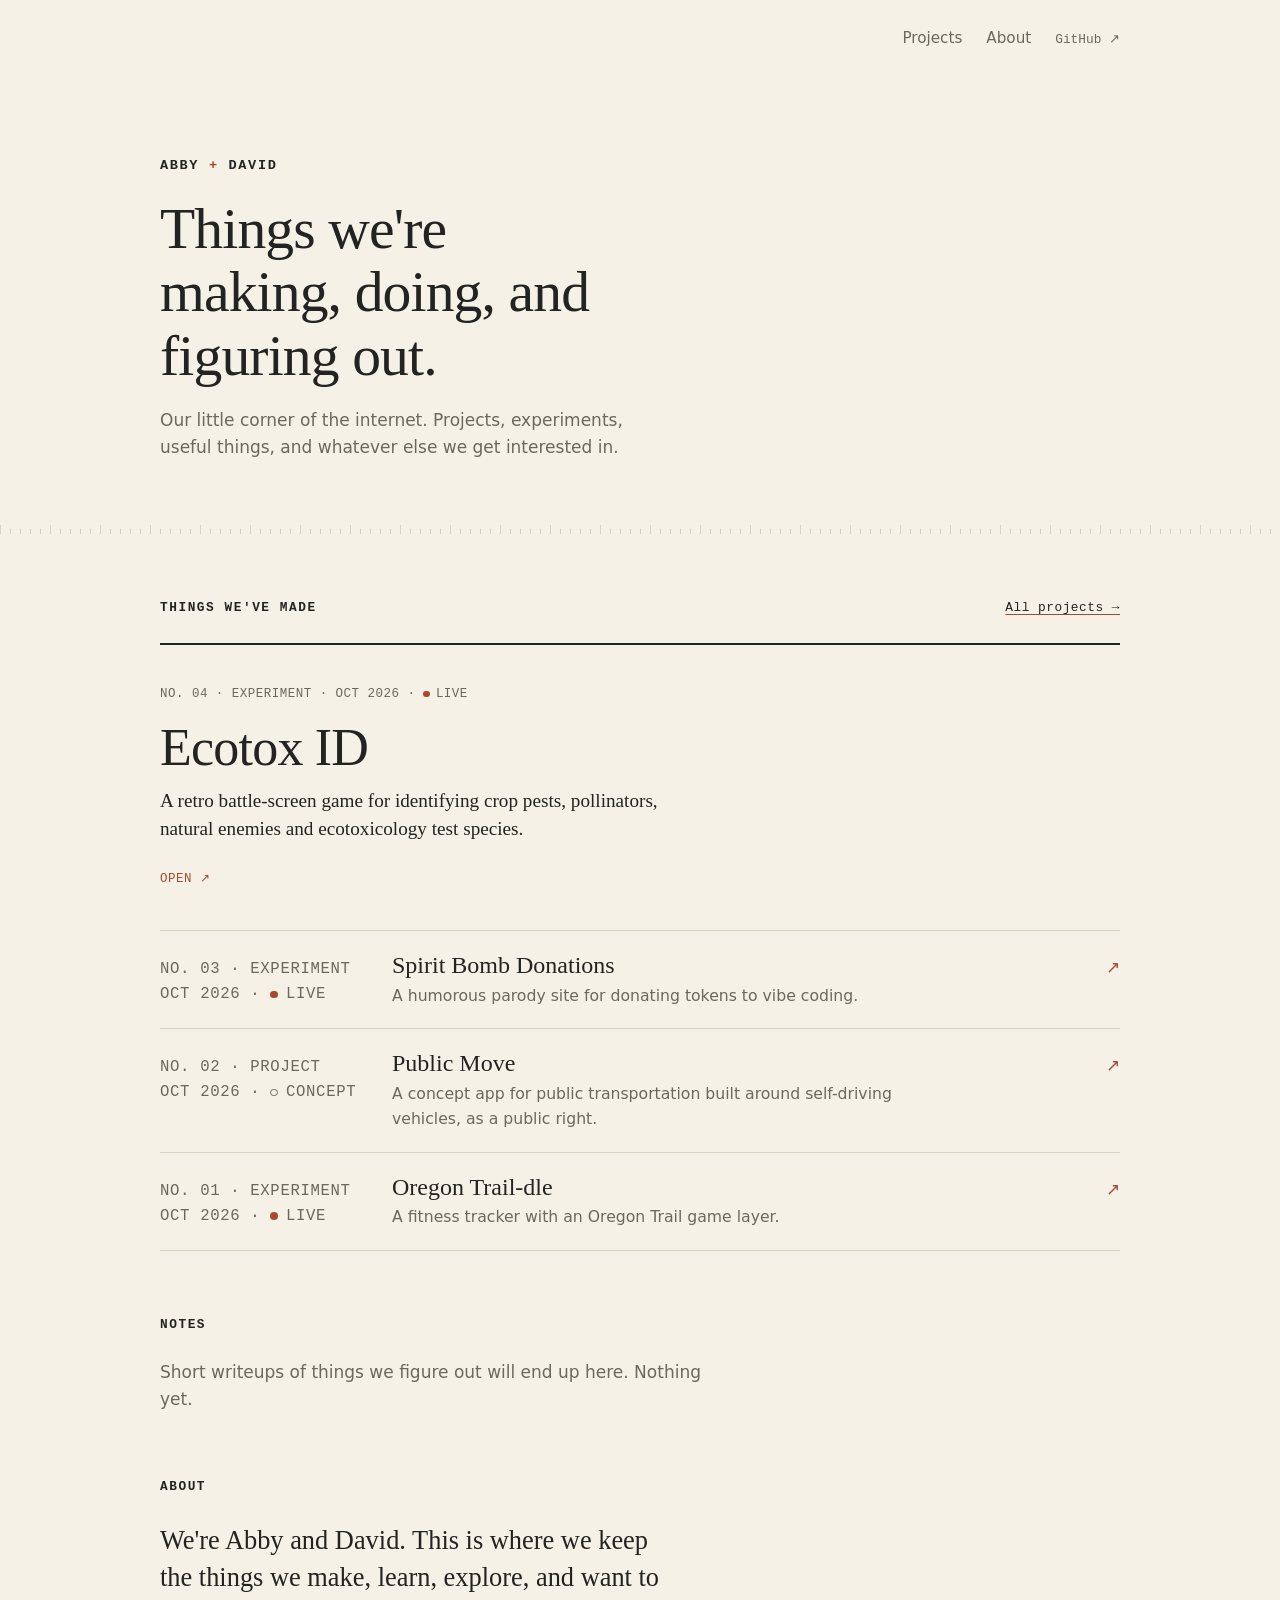
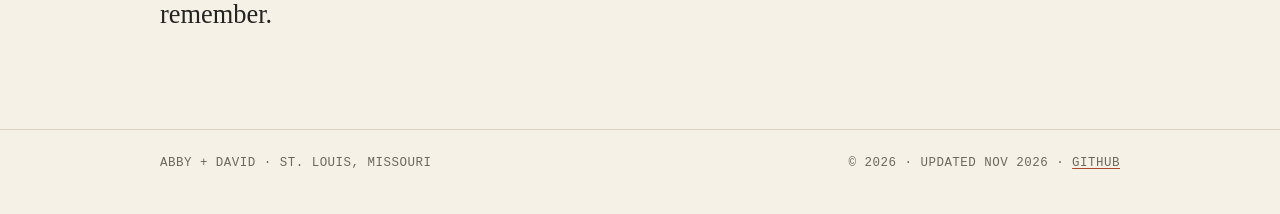
==== index.html @ c363d82b "Redesign: project-first editorial layout, /projects/ archive Co-authored-by: Copilot <223556219+Copi" ====
<!DOCTYPE html>
<html lang="en">
<head>
  <meta charset="utf-8">
  <meta name="viewport" content="width=device-width, initial-scale=1">

  <!-- Page metadata. For a new page, change title, description, canonical, and og:* below. -->
  <title>Abby + David</title>
  <meta name="description" content="Things we're making, doing, and figuring out. Our little corner of the internet: projects, experiments, useful things, and whatever else we get interested in.">
  <link rel="canonical" href="https://abbydavid.com/">
  <meta name="theme-color" content="#f6f1e7">

  <meta property="og:type" content="website">
  <meta property="og:site_name" content="Abby + David">
  <meta property="og:title" content="Abby + David">
  <meta property="og:description" content="Things we're making, doing, and figuring out.">
  <meta property="og:url" content="https://abbydavid.com/">
  <meta property="og:image" content="https://abbydavid.com/assets/og-image.png"> <!-- placeholder: add a 1200x630 image at assets/og-image.png -->
  <meta name="twitter:card" content="summary_large_image">

  <link rel="icon" href="/assets/favicon.svg" type="image/svg+xml">
  <link rel="apple-touch-icon" href="/assets/apple-touch-icon.png">

  <link rel="stylesheet" href="/styles.css">
</head>
<body>
  <a class="skip-link" href="#main">Skip to content</a>

  <header class="site-header">
    <div class="wrap">
      <nav class="site-nav" aria-label="Main">
        <ul>
          <li><a href="#projects">Projects</a></li>
          <li><a href="#about">About</a></li>
          <li><a class="ext" href="https://github.com/revDWD">GitHub ↗</a></li>
        </ul>
      </nav>
    </div>
  </header>

  <main id="main">
    <div class="wrap">

      <section class="hero" aria-labelledby="hero-title">
        <h1 id="hero-title">ABBY <span>+</span> DAVID</h1>
        <p class="tagline">Things we're making, doing, and figuring out.</p>
        <p class="intro">Our little corner of the internet. Projects, experiments, useful things, and whatever else we get interested in.</p>
      </section>
    </div>
    <div class="tape" aria-hidden="true"></div>

    <div class="wrap">

      <!-- PROJECTS
           Keep the homepage to a curated handful (about 5–7): one featured project,
           the rest in the list. The complete archive lives at /projects/.
           To add a project, copy an <li class="entry"> block. Number ("No.") is just
           the order they were made. Types: TOOL, EXPERIMENT, PROJECT, GUIDE, RECIPE, BUILD, TRIP.
           Status: use class "status" for live/done, "status concept" for ideas. -->
      <section id="projects" class="section" aria-labelledby="projects-title">
        <div class="section-head">
          <h2 id="projects-title">Things we've made</h2>
          <a href="/projects/">All projects →</a>
        </div>

        <article class="featured">
          <p class="meta mono">No. 04 · Experiment · Oct 2026 · <span class="status">Live</span></p>
          <h3><a class="stretch" href="https://revdwd.github.io/ecotox-id/">Ecotox ID</a></h3>
          <p class="desc">A retro battle-screen game for identifying crop pests, pollinators, natural enemies and ecotoxicology test species.</p>
          <span class="go mono" aria-hidden="true">Open ↗</span>
          <!-- Optional screenshot: <figure class="shot"><img src="/assets/ecotox-id.png" alt="Describe the screenshot" width="1200" height="700" loading="lazy"></figure> -->
        </article>

        <ol class="entries">
          <li class="entry">
            <p class="meta mono">No. 03 · Experiment<br>Oct 2026 · <span class="status">Live</span></p>
            <div>
              <h3><a class="stretch" href="https://revdwd.github.io/spirit-bomb-donations/">Spirit Bomb Donations</a></h3>
              <p>A humorous parody site for donating tokens to vibe coding.</p>
            </div>
            <span class="go" aria-hidden="true">↗</span>
          </li>
          <li class="entry">
            <p class="meta mono">No. 02 · Project<br>Oct 2026 · <span class="status concept">Concept</span></p>
            <div>
              <h3><a class="stretch" href="https://revdwd.github.io/public-move/">Public Move</a></h3>
              <p>A concept app for public transportation built around self-driving vehicles, as a public right.</p>
            </div>
            <span class="go" aria-hidden="true">↗</span>
          </li>
          <li class="entry">
            <p class="meta mono">No. 01 · Experiment<br>Oct 2026 · <span class="status">Live</span></p>
            <div>
              <h3><a class="stretch" href="https://revdwd.github.io/oregon-trail-dle/">Oregon Trail-dle</a></h3>
              <p>A fitness tracker with an Oregon Trail game layer.</p>
            </div>
            <span class="go" aria-hidden="true">↗</span>
          </li>
        </ol>
      </section>

      <!-- NOTES: short writeups, "things we learned". Intentionally quiet.
           When there are posts, replace the paragraph with a list like:
           <ul class="notes">
             <li class="note">
               <p class="meta mono"><time datetime="2026-12-01">Dec 2026</time> · Guide</p>
               <div><h3><a href="/notes/post-name/">Post title</a></h3><p>One-sentence description.</p></div>
             </li>
           </ul>
           and add a "Notes" link to the nav at the top. -->
      <section id="notes" class="section" aria-labelledby="notes-title">
        <div class="section-head"><h2 id="notes-title">Notes</h2></div>
        <p class="notes-quiet">Short writeups of things we figure out will end up here. Nothing yet.</p>
      </section>

      <section id="about" class="section about" aria-labelledby="about-title">
        <div class="section-head"><h2 id="about-title">About</h2></div>
        <p>We're Abby and David. This is where we keep the things we make, learn, explore, and want to remember.</p>
        <!-- Later: link to a fuller page, e.g. <a href="/about/">More →</a> -->
      </section>

    </div>
  </main>

  <footer class="site-footer mono">
    <div class="wrap">
      <p>Abby + David · St. Louis, Missouri</p>
      <p>© 2026 · Updated Nov 2026 · <a href="https://github.com/revDWD">GitHub</a></p>
    </div>
  </footer>
</body>
</html>
---- styles.css ----
/* ==========================================================
   abbydavid.com — styles
   Colors and fonts live in the :root block. Everything else
   is grouped by section, in page order.
   ========================================================== */

:root {
  --paper: #f6f1e7;
  --paper-deep: #efe8d9;
  --ink: #232321;
  --muted: #6d675c;
  --rule: #d9d0bd;
  --accent: #a94a2f;          /* the one accent: a muted rust */

  --serif: "Iowan Old Style", "Palatino Linotype", Palatino, Georgia, serif;
  --sans: system-ui, -apple-system, "Segoe UI", Roboto, sans-serif;
  --mono: ui-monospace, "SF Mono", Menlo, Consolas, monospace;

  --wrap: 60rem;
}

*, *::before, *::after { box-sizing: border-box; }

html { scroll-behavior: smooth; scroll-padding-top: 2rem; }

body {
  margin: 0;
  background: var(--paper);
  color: var(--ink);
  font-family: var(--sans);
  font-size: 1.0625rem;
  line-height: 1.6;
  -webkit-font-smoothing: antialiased;
}

a { color: inherit; text-decoration-color: var(--accent); text-underline-offset: 0.2em; }
a:hover { color: var(--accent); }
:focus-visible { outline: 2px solid var(--accent); outline-offset: 3px; }
::selection { background: var(--accent); color: var(--paper); }

.wrap { width: min(100% - 2.5rem, var(--wrap)); margin-inline: auto; }

.mono {
  font-family: var(--mono);
  font-size: 0.78rem;
  letter-spacing: 0.04em;
  text-transform: uppercase;
  color: var(--muted);
}

.skip-link {
  position: absolute; left: 1rem; top: -4rem; z-index: 10;
  background: var(--ink); color: var(--paper); padding: 0.5rem 1rem;
}
.skip-link:focus { top: 1rem; color: var(--paper); }

/* ---------- Header ---------- */
.site-header { padding: 1.5rem 0 0; }
.site-header .wrap { display: flex; justify-content: space-between; align-items: baseline; gap: 1rem; }

.wordmark { font-family: var(--mono); font-size: 0.85rem; font-weight: 600; letter-spacing: 0.12em; text-decoration: none; }
.wordmark:hover { color: var(--ink); }
.wordmark span { color: var(--accent); }

.site-nav { margin-left: auto; }
.site-nav ul { display: flex; gap: 1.5rem; list-style: none; margin: 0; padding: 0; }
.site-nav a { font-size: 0.95rem; text-decoration: none; color: var(--muted); }
.site-nav a:hover { color: var(--ink); text-decoration: underline; text-decoration-color: var(--accent); }
.site-nav .ext { font-family: var(--mono); font-size: 0.8rem; }

/* ---------- Hero ---------- */
.hero { padding: clamp(3.5rem, 9vw, 6.5rem) 0 clamp(2.5rem, 6vw, 4rem); }
.hero h1 {
  font-family: var(--mono);
  font-weight: 600;
  font-size: 0.85rem;
  letter-spacing: 0.12em;
  margin: 0 0 1.25rem;
}
.hero h1 span { color: var(--accent); }
.hero .tagline {
  font-family: var(--serif);
  font-weight: 400;
  font-size: clamp(2rem, 6.2vw, 3.6rem);
  line-height: 1.1;
  letter-spacing: -0.015em;
  max-width: 16ch;
  margin: 0 0 1.25rem;
}
.hero .intro { max-width: 30rem; color: var(--muted); margin: 0; }

/* A thin measuring-tape edge — the one nod to the workshop */
.tape {
  height: 9px;
  background:
    repeating-linear-gradient(90deg, var(--rule) 0 1px, transparent 1px 10px) bottom / 100% 5px no-repeat,
    repeating-linear-gradient(90deg, var(--rule) 0 1px, transparent 1px 50px) bottom / 100% 9px no-repeat;
}

/* ---------- Section heads ---------- */
.section { padding: clamp(2.5rem, 6vw, 4rem) 0 0; }
.section-head {
  display: flex; justify-content: space-between; align-items: baseline; gap: 1rem;
  margin-bottom: 1.5rem;
}
.section-head h2 { margin: 0; }
.section-head a { font-family: var(--mono); font-size: 0.8rem; letter-spacing: 0.04em; }

/* ---------- Projects ----------
   One <article class="featured"> on top, then an <ol class="entries">.
   Copy a block from index.html to add one. */
.featured {
  position: relative;
  padding: clamp(1.5rem, 4vw, 2.5rem) 0;
  border-top: 2px solid var(--ink);
  border-bottom: 1px solid var(--rule);
}
.featured .meta { margin: 0 0 1rem; }
.featured h3 {
  font-family: var(--serif);
  font-weight: 400;
  font-size: clamp(2rem, 5.5vw, 3.25rem);
  line-height: 1.05;
  letter-spacing: -0.015em;
  margin: 0 0 0.75rem;
}
.featured p.desc { font-family: var(--serif); font-size: 1.2rem; line-height: 1.45; max-width: 34rem; margin: 0 0 1.25rem; }

/* Optional image/screenshot slot: <figure class="shot"><img ...></figure> */
.shot { margin: 1.5rem 0 0; border: 1px solid var(--rule); }
.shot img { display: block; width: 100%; height: auto; }

.entries { list-style: none; margin: 0; padding: 0; }
.entry {
  position: relative;
  display: grid;
  grid-template-columns: 13rem 1fr auto;
  gap: 0.25rem 1.5rem;
  align-items: baseline;
  padding: 1.25rem 0;
  border-bottom: 1px solid var(--rule);
  transition: background-color 0.2s, padding 0.2s;
}
.entry h3 { font-family: var(--serif); font-weight: 400; font-size: 1.5rem; line-height: 1.2; margin: 0; }
.entry p { margin: 0.2rem 0 0; color: var(--muted); max-width: 34rem; font-size: 0.98rem; }
.entry .meta { line-height: 1.6; }

/* Whole row is clickable through the title link */
.stretch { text-decoration: none; }
.stretch::after { content: ""; position: absolute; inset: 0; }
.stretch:hover { color: inherit; }

.go { font-family: var(--mono); color: var(--accent); transition: transform 0.2s; display: inline-block; }
.entry:hover, .featured:hover { background: var(--paper-deep); }
.entry:hover { padding-inline: 0.75rem; }
.entry:hover .go, .featured:hover .go { transform: translateX(4px); }
.entry:focus-within, .featured:focus-within { outline: 2px solid var(--accent); outline-offset: 2px; }
.stretch:focus-visible { outline: none; }

/* Status labels: a small dot + word */
.status::before {
  content: ""; display: inline-block; width: 0.5em; height: 0.5em; margin-right: 0.5em;
  border-radius: 50%; background: var(--accent);
}
.status.concept::before { background: transparent; border: 1px solid var(--muted); }

@media (max-width: 40rem) {
  .entry { grid-template-columns: 1fr auto; }
  .entry .meta { grid-column: 1 / -1; }
  .entry:hover { padding-inline: 0; }
}

/* ---------- Notes (kept quiet on purpose) ---------- */
.notes-quiet { color: var(--muted); margin: 0; max-width: 34rem; }
.notes { list-style: none; margin: 0; padding: 0; }
.note { display: grid; grid-template-columns: 13rem 1fr; gap: 0.25rem 1.5rem; padding: 0.9rem 0; border-top: 1px solid var(--rule); }
.note h3 { font-size: 1.05rem; font-weight: 600; margin: 0; }
.note p { margin: 0.2rem 0 0; color: var(--muted); font-size: 0.95rem; }
@media (max-width: 40rem) { .note { grid-template-columns: 1fr; } }

/* ---------- About ---------- */
.about p {
  font-family: var(--serif);
  font-size: clamp(1.3rem, 3vw, 1.65rem);
  line-height: 1.4;
  max-width: 32rem;
  margin: 0;
}

/* ---------- Footer ---------- */
.site-footer { margin-top: clamp(3.5rem, 8vw, 6rem); padding: 1.5rem 0 2.5rem; border-top: 1px solid var(--rule); }
.site-footer .wrap { display: flex; flex-wrap: wrap; justify-content: space-between; gap: 0.5rem 1.5rem; }
.site-footer p { margin: 0; }
.site-footer a { color: inherit; }

/* ---------- Article pages (future projects / notes) ----------
   Wrap a post in <article class="prose">. */
.prose { max-width: 38rem; padding-top: 3rem; }
.prose h1 { font-family: var(--serif); font-weight: 400; font-size: clamp(2rem, 6vw, 3rem); line-height: 1.1; }
.prose h2 { font-family: var(--serif); font-weight: 400; margin-top: 2.5rem; }
.prose img { max-width: 100%; height: auto; }
.disclosure { font-size: 0.9rem; color: var(--muted); border-left: 2px solid var(--accent); padding-left: 1rem; }

h2 { font-family: var(--mono); font-size: 0.8rem; font-weight: 600; letter-spacing: 0.12em; text-transform: uppercase; }
.prose h2 { font-size: 1.5rem; letter-spacing: normal; text-transform: none; }

@media (prefers-reduced-motion: reduce) {
  html { scroll-behavior: auto; }
  * { transition: none !important; }
}
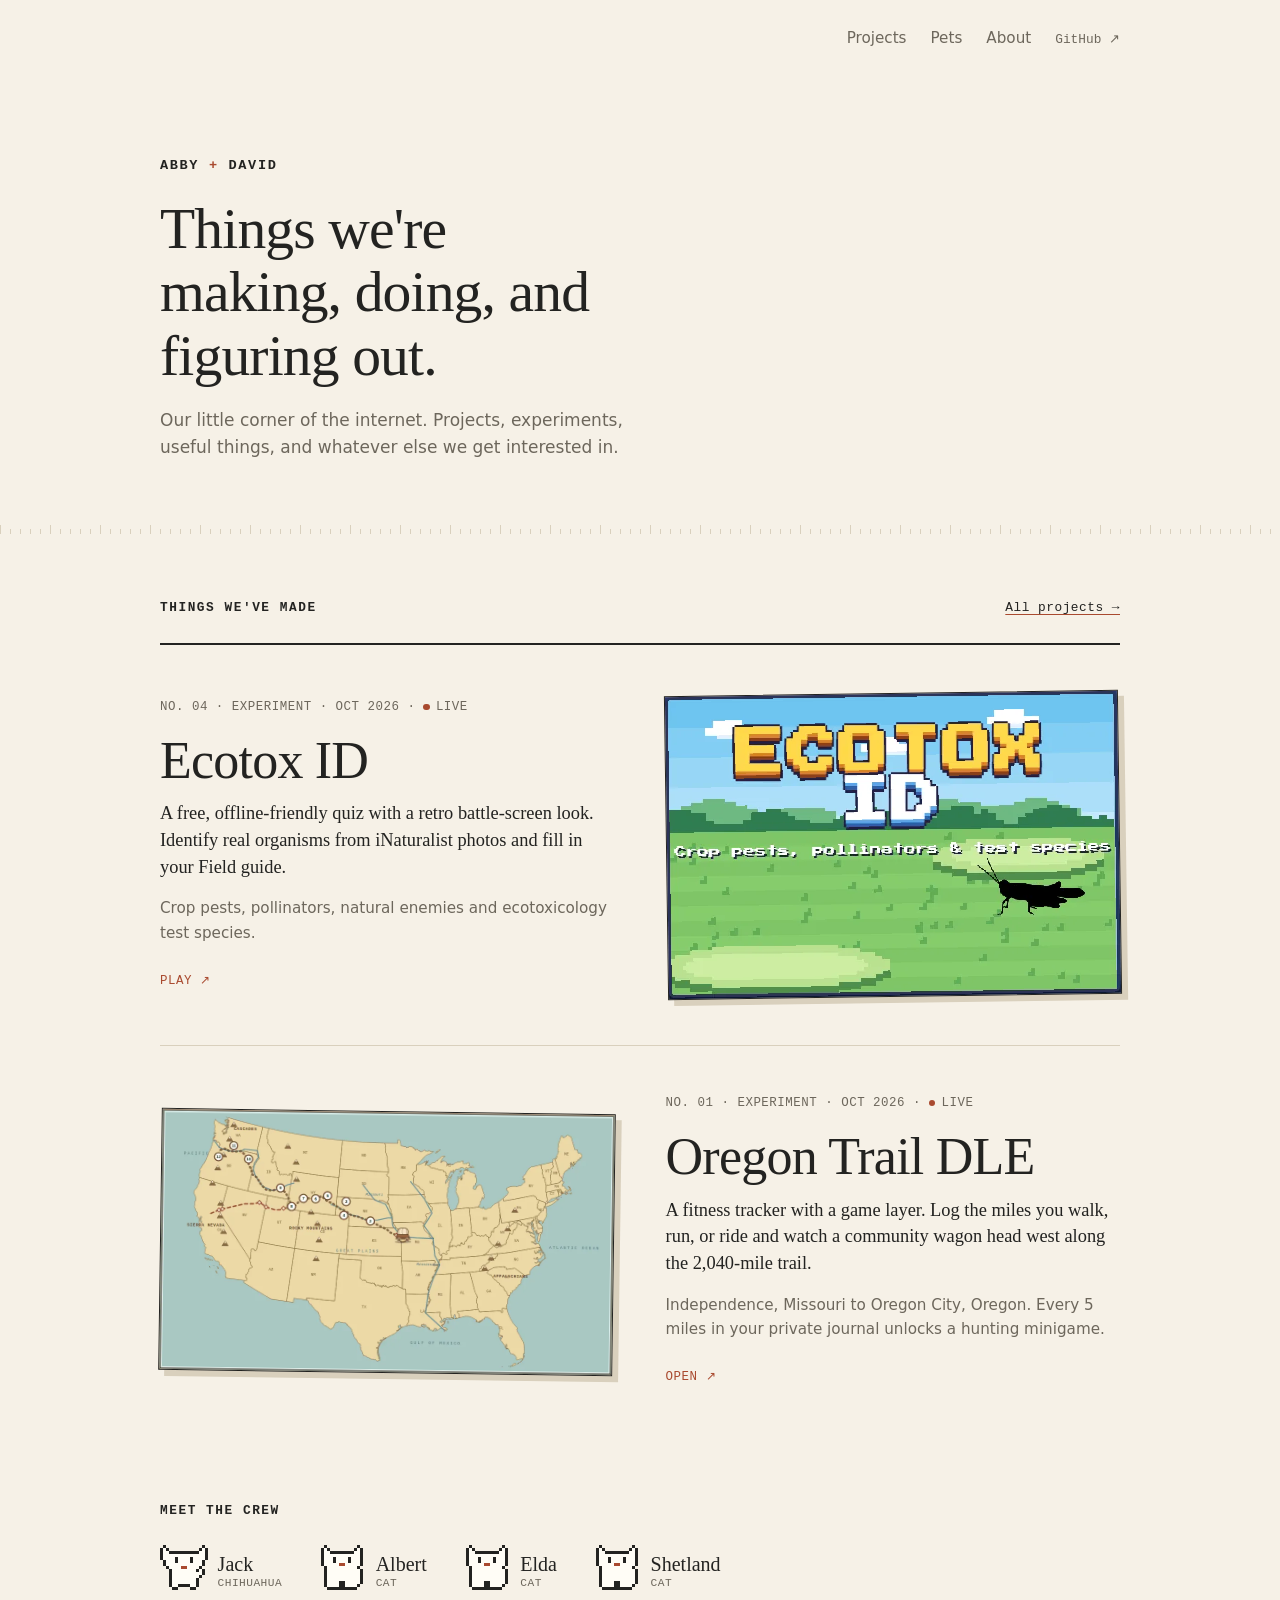
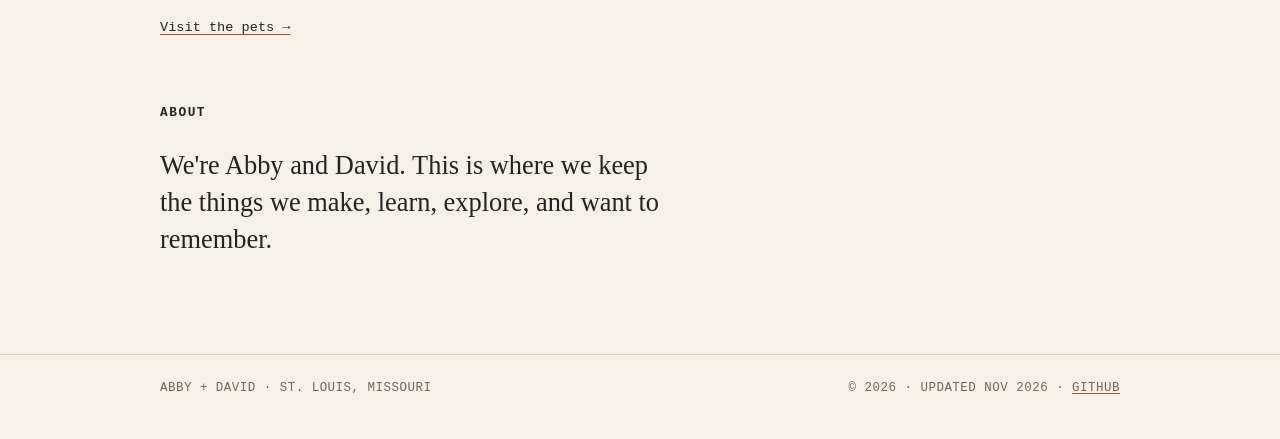
==== commit 98061eb5: "Refinement: featured projects with screenshots, Meet the crew, /pets/ toy Co-authored-by: Copilot <2" ====
--- a/index.html
+++ b/index.html
@@ -31,6 +31,7 @@
       <nav class="site-nav" aria-label="Main">
         <ul>
           <li><a href="#projects">Projects</a></li>
+          <li><a href="/pets/">Pets</a></li>
           <li><a href="#about">About</a></li>
           <li><a class="ext" href="https://github.com/revDWD">GitHub ↗</a></li>
         </ul>
@@ -51,72 +52,72 @@
 
     <div class="wrap">
 
-      <!-- PROJECTS
-           Keep the homepage to a curated handful (about 5–7): one featured project,
-           the rest in the list. The complete archive lives at /projects/.
-           To add a project, copy an <li class="entry"> block. Number ("No.") is just
-           the order they were made. Types: TOOL, EXPERIMENT, PROJECT, GUIDE, RECIPE, BUILD, TRIP.
-           Status: use class "status" for live/done, "status concept" for ideas. -->
+      <!-- PROJECTS: a curated selection. Keep this to the favorites/current (2–4 big blocks);
+           everything else lives in /projects/. To feature a project, copy an <article class="work">.
+           Add class "flip" to put the screenshot on the left. Delete the <figure> if there's no image.
+           Types: TOOL, EXPERIMENT, PROJECT, GUIDE, RECIPE, BUILD, TRIP.
+           Status: class "status" for live/done, "status concept" for ideas. -->
       <section id="projects" class="section" aria-labelledby="projects-title">
         <div class="section-head">
           <h2 id="projects-title">Things we've made</h2>
           <a href="/projects/">All projects →</a>
         </div>
 
-        <article class="featured">
-          <p class="meta mono">No. 04 · Experiment · Oct 2026 · <span class="status">Live</span></p>
-          <h3><a class="stretch" href="https://revdwd.github.io/ecotox-id/">Ecotox ID</a></h3>
-          <p class="desc">A retro battle-screen game for identifying crop pests, pollinators, natural enemies and ecotoxicology test species.</p>
-          <span class="go mono" aria-hidden="true">Open ↗</span>
-          <!-- Optional screenshot: <figure class="shot"><img src="/assets/ecotox-id.png" alt="Describe the screenshot" width="1200" height="700" loading="lazy"></figure> -->
+        <article class="work">
+          <div>
+            <p class="meta mono">No. 04 · Experiment · Oct 2026 · <span class="status">Live</span></p>
+            <h3><a class="stretch" href="https://revdwd.github.io/ecotox-id/">Ecotox ID</a></h3>
+            <p class="desc">A free, offline-friendly quiz with a retro battle-screen look. Identify real organisms from iNaturalist photos and fill in your Field guide.</p>
+            <p class="fine">Crop pests, pollinators, natural enemies and ecotoxicology test species.</p>
+            <span class="go mono" aria-hidden="true">Play ↗</span>
+          </div>
+          <figure class="shot pixel">
+            <img src="/assets/ecotox-id.webp" width="636" height="425" loading="lazy" alt="Ecotox ID title screen: a pixel-art logo over a grassy field with a grasshopper silhouette.">
+          </figure>
         </article>
 
-        <ol class="entries">
-          <li class="entry">
-            <p class="meta mono">No. 03 · Experiment<br>Oct 2026 · <span class="status">Live</span></p>
-            <div>
-              <h3><a class="stretch" href="https://revdwd.github.io/spirit-bomb-donations/">Spirit Bomb Donations</a></h3>
-              <p>A humorous parody site for donating tokens to vibe coding.</p>
-            </div>
-            <span class="go" aria-hidden="true">↗</span>
-          </li>
-          <li class="entry">
-            <p class="meta mono">No. 02 · Project<br>Oct 2026 · <span class="status concept">Concept</span></p>
-            <div>
-              <h3><a class="stretch" href="https://revdwd.github.io/public-move/">Public Move</a></h3>
-              <p>A concept app for public transportation built around self-driving vehicles, as a public right.</p>
-            </div>
-            <span class="go" aria-hidden="true">↗</span>
-          </li>
-          <li class="entry">
-            <p class="meta mono">No. 01 · Experiment<br>Oct 2026 · <span class="status">Live</span></p>
-            <div>
-              <h3><a class="stretch" href="https://revdwd.github.io/oregon-trail-dle/">Oregon Trail-dle</a></h3>
-              <p>A fitness tracker with an Oregon Trail game layer.</p>
-            </div>
-            <span class="go" aria-hidden="true">↗</span>
-          </li>
-        </ol>
+        <article class="work flip">
+          <div>
+            <p class="meta mono">No. 01 · Experiment · Oct 2026 · <span class="status">Live</span></p>
+            <h3><a class="stretch" href="https://revdwd.github.io/oregon-trail-dle/">Oregon Trail DLE</a></h3>
+            <p class="desc">A fitness tracker with a game layer. Log the miles you walk, run, or ride and watch a community wagon head west along the 2,040-mile trail.</p>
+            <p class="fine">Independence, Missouri to Oregon City, Oregon. Every 5 miles in your private journal unlocks a hunting minigame.</p>
+            <span class="go mono" aria-hidden="true">Open ↗</span>
+          </div>
+          <figure class="shot">
+            <img src="/assets/oregon-trail-dle.webp" width="990" height="568" loading="lazy" alt="Illustrated map of the United States with the Oregon Trail route marked from Missouri to Oregon and a covered wagon near the start.">
+          </figure>
+        </article>
+
       </section>
 
-      <!-- NOTES: short writeups, "things we learned". Intentionally quiet.
-           When there are posts, replace the paragraph with a list like:
-           <ul class="notes">
-             <li class="note">
-               <p class="meta mono"><time datetime="2026-12-01">Dec 2026</time> · Guide</p>
-               <div><h3><a href="/notes/post-name/">Post title</a></h3><p>One-sentence description.</p></div>
-             </li>
-           </ul>
-           and add a "Notes" link to the nav at the top. -->
+      <section id="crew" class="section" aria-labelledby="crew-title">
+        <div class="section-head"><h2 id="crew-title">Meet the crew</h2></div>
+        <ul class="crew">
+          <li><span class="sprite dog" aria-hidden="true"></span><span><strong>Jack</strong><span class="mono">Chihuahua</span></span></li>
+          <li><span class="sprite cat" aria-hidden="true"></span><span><strong>Albert</strong><span class="mono">Cat</span></span></li>
+          <li><span class="sprite cat" aria-hidden="true"></span><span><strong>Elda</strong><span class="mono">Cat</span></span></li>
+          <li><span class="sprite cat" aria-hidden="true"></span><span><strong>Shetland</strong><span class="mono">Cat</span></span></li>
+        </ul>
+        <p class="crew-link"><a href="/pets/">Visit the pets →</a></p>
+      </section>
+
+      <!-- NOTES: not shown until there's a real note. When there is one, add this section
+           (and a "Notes" link in the nav), listing the latest 3:
       <section id="notes" class="section" aria-labelledby="notes-title">
         <div class="section-head"><h2 id="notes-title">Notes</h2></div>
-        <p class="notes-quiet">Short writeups of things we figure out will end up here. Nothing yet.</p>
+        <ul class="notes">
+          <li class="note">
+            <p class="meta mono"><time datetime="2026-12-01">Dec 2026</time> · Guide</p>
+            <div><h3><a href="/notes/post-name/">Post title</a></h3><p>One-sentence description.</p></div>
+          </li>
+        </ul>
       </section>
+      -->
 
       <section id="about" class="section about" aria-labelledby="about-title">
         <div class="section-head"><h2 id="about-title">About</h2></div>
         <p>We're Abby and David. This is where we keep the things we make, learn, explore, and want to remember.</p>
-        <!-- Later: link to a fuller page, e.g. <a href="/about/">More →</a> -->
       </section>
 
     </div>
--- a/styles.css
+++ b/styles.css
@@ -107,16 +107,21 @@
 .section-head a { font-family: var(--mono); font-size: 0.8rem; letter-spacing: 0.04em; }
 
 /* ---------- Projects ----------
-   One <article class="featured"> on top, then an <ol class="entries">.
-   Copy a block from index.html to add one. */
-.featured {
+   Homepage: a few <article class="work"> blocks (text + screenshot, sides alternate
+   with class "flip"). The full list on /projects/ uses <ol class="entries">. */
+.work {
   position: relative;
-  padding: clamp(1.5rem, 4vw, 2.5rem) 0;
-  border-top: 2px solid var(--ink);
-  border-bottom: 1px solid var(--rule);
-}
-.featured .meta { margin: 0 0 1rem; }
-.featured h3 {
+  display: grid;
+  grid-template-columns: 1fr 1fr;
+  gap: clamp(1.5rem, 4vw, 3.5rem);
+  align-items: center;
+  padding: clamp(1.75rem, 4vw, 3rem) 0;
+  border-top: 1px solid var(--rule);
+}
+.work:first-of-type { border-top: 2px solid var(--ink); }
+.work.flip .shot { order: -1; }
+.work .meta { margin: 0 0 1rem; }
+.work h3 {
   font-family: var(--serif);
   font-weight: 400;
   font-size: clamp(2rem, 5.5vw, 3.25rem);
@@ -124,11 +129,30 @@
   letter-spacing: -0.015em;
   margin: 0 0 0.75rem;
 }
-.featured p.desc { font-family: var(--serif); font-size: 1.2rem; line-height: 1.45; max-width: 34rem; margin: 0 0 1.25rem; }
-
-/* Optional image/screenshot slot: <figure class="shot"><img ...></figure> */
-.shot { margin: 1.5rem 0 0; border: 1px solid var(--rule); }
+.work p.desc { font-family: var(--serif); font-size: 1.15rem; line-height: 1.45; margin: 0 0 1rem; max-width: 30rem; }
+.work .fine { color: var(--muted); font-size: 0.95rem; margin: 0 0 1.25rem; max-width: 30rem; }
+
+/* Screenshot sits slightly off-kilter, like it was pinned there; it straightens on hover */
+.shot {
+  margin: 0;
+  background: var(--paper-deep);
+  border: 1px solid var(--ink);
+  box-shadow: 6px 6px 0 var(--rule);
+  transform: rotate(-0.8deg);
+  transition: transform 0.3s ease, box-shadow 0.3s ease;
+}
+.work.flip .shot { transform: rotate(0.8deg); }
 .shot img { display: block; width: 100%; height: auto; }
+.shot.pixel img { image-rendering: pixelated; }
+.work:hover .shot, .work:focus-within .shot { transform: rotate(0deg); box-shadow: 10px 10px 0 var(--rule); }
+.work:focus-within { outline: 2px solid var(--accent); outline-offset: 4px; }
+.work .stretch:focus-visible { outline: none; }
+
+
+@media (max-width: 46rem) {
+  .work { grid-template-columns: 1fr; }
+  .work.flip .shot { order: 0; }
+}
 
 .entries { list-style: none; margin: 0; padding: 0; }
 .entry {
@@ -151,10 +175,10 @@
 .stretch:hover { color: inherit; }
 
 .go { font-family: var(--mono); color: var(--accent); transition: transform 0.2s; display: inline-block; }
-.entry:hover, .featured:hover { background: var(--paper-deep); }
+.entry:hover { background: var(--paper-deep); }
 .entry:hover { padding-inline: 0.75rem; }
-.entry:hover .go, .featured:hover .go { transform: translateX(4px); }
-.entry:focus-within, .featured:focus-within { outline: 2px solid var(--accent); outline-offset: 2px; }
+.entry:hover .go, .work:hover .go { transform: translateX(4px); }
+.entry:focus-within { outline: 2px solid var(--accent); outline-offset: 2px; }
 .stretch:focus-visible { outline: none; }
 
 /* Status labels: a small dot + word */
@@ -208,3 +232,130 @@
   html { scroll-behavior: auto; }
   * { transition: none !important; }
 }
+
+/* ---------- Pixel pets ----------
+   Sprite sheets in /assets/pets/ hold 4 frames of 16px: idle, blink, happy, spare.
+   Size a sprite with --s (pixels per sprite pixel). */
+.sprite {
+  --s: 4;
+  display: inline-block;
+  width: calc(16px * var(--s));
+  height: calc(16px * var(--s));
+  background: var(--sheet) 0 0 / calc(64px * var(--s)) calc(16px * var(--s)) no-repeat;
+  image-rendering: pixelated;
+  animation: idle 4s steps(1, end) infinite;
+}
+.sprite.cat { --sheet: url("/assets/pets/cat.svg"); }
+.sprite.dog { --sheet: url("/assets/pets/dog.svg"); }
+.sprite.happy { animation: none; background-position: calc(-32px * var(--s)) 0; }
+@keyframes idle {
+  0%   { background-position: 0 0; }
+  62%  { background-position: calc(-16px * var(--s)) 0; }
+  68%  { background-position: 0 0; }
+  90%  { background-position: calc(-16px * var(--s)) 0; }
+  94%  { background-position: 0 0; }
+}
+
+/* ---------- Meet the crew (homepage) ---------- */
+.crew { list-style: none; margin: 0; padding: 0; display: flex; flex-wrap: wrap; gap: 0.5rem 2.25rem; }
+.crew li { display: flex; align-items: flex-end; gap: 0.6rem; }
+.crew .sprite { --s: 3; }
+.crew li:nth-child(2) .sprite { animation-delay: -1s; }
+.crew li:nth-child(3) .sprite { animation-delay: -2s; }
+.crew li:nth-child(4) .sprite { animation-delay: -3s; }
+.crew li:hover .sprite { animation: none; background-position: calc(-32px * var(--s)) 0; }
+.crew strong { display: block; font-family: var(--serif); font-weight: 400; font-size: 1.25rem; line-height: 1.1; }
+.crew .mono { display: block; font-size: 0.7rem; }
+.crew-link { margin: 1.5rem 0 0; font-family: var(--mono); font-size: 0.85rem; }
+
+/* ---------- /pets/ ---------- */
+.pets-page { padding-top: clamp(2.5rem, 7vw, 4.5rem); }
+.pets-page h1 { font-family: var(--serif); font-weight: 400; font-size: clamp(2rem, 6vw, 3.25rem); line-height: 1.05; letter-spacing: -0.015em; margin: 0 0 0.5rem; }
+.pets-page .lede { margin: 0 0 2rem; color: var(--muted); }
+
+.picker { display: flex; flex-wrap: wrap; gap: 0.5rem; margin: 0 0 1rem; }
+.picker button {
+  display: flex; align-items: flex-end; gap: 0.4rem;
+  font: inherit; color: inherit; cursor: pointer;
+  padding: 0.5rem 0.9rem 0.4rem 0.6rem;
+  background: transparent;
+  border: 1px solid var(--rule);
+  min-height: 3.25rem;
+}
+.picker .sprite { --s: 2; animation: none; }
+.picker .mono { color: inherit; font-size: 0.8rem; }
+.picker button:hover { border-color: var(--ink); }
+.picker button[aria-pressed="true"] { border-color: var(--ink); background: var(--paper-deep); box-shadow: 3px 3px 0 var(--ink); }
+
+.room {
+  position: relative;
+  background: var(--paper-deep);
+  border: 2px solid var(--ink);
+  box-shadow: 6px 6px 0 var(--rule);
+  padding: 1rem 1rem 1.25rem;
+}
+.room-head { display: flex; justify-content: space-between; align-items: center; gap: 1rem; }
+.hearts { display: flex; gap: 4px; }
+.heart { width: 21px; height: 18px; fill: var(--rule); }
+.heart.on { fill: var(--accent); }
+
+.stage {
+  position: relative;
+  height: calc(16px * 9 + 4rem);
+  display: flex; justify-content: center; align-items: flex-end;
+  border-bottom: 2px dashed var(--rule);
+  margin: 0.5rem 0 0;
+  overflow: hidden;
+}
+.stage .sprite { --s: 9; cursor: pointer; margin-bottom: 4px; transition: transform 0.35s steps(4); }
+.stage .sprite.near { transform: translateY(8px) scale(1.12); transform-origin: bottom; }
+.stage .sprite.hop { animation: hop 0.5s steps(4) 2; }
+.stage .sprite.munch { animation: munch 0.3s steps(2) 5; }
+@keyframes hop { 50% { transform: translateY(-18px); } }
+@keyframes munch { 50% { transform: translateY(3px); } }
+
+.toy, .bowl { position: absolute; bottom: 4px; width: 36px; height: 36px; }
+.bowl { width: 48px; height: 18px; left: calc(50% + 6.5rem); }
+.toy { left: -40px; }
+.toy.roll { animation: roll 1.6s steps(16) forwards; }
+@keyframes roll { to { transform: translateX(calc(100vw)); } }
+.toy-wrap { position: absolute; inset: 0; overflow: hidden; pointer-events: none; }
+
+.fx { position: absolute; inset: 0; pointer-events: none; }
+.float-heart { position: absolute; bottom: 55%; width: 21px; height: 18px; fill: var(--accent); animation: rise 1.2s steps(8) forwards; }
+@keyframes rise { to { transform: translateY(-70px); opacity: 0; } }
+
+.photo { display: block; max-width: 12rem; height: auto; margin: 1rem auto 0; border: 1px solid var(--ink); }
+.say { min-height: 3.2em; margin: 1rem 0 0.75rem; font-family: var(--mono); font-size: 0.9rem; text-align: center; }
+
+.actions { display: grid; grid-template-columns: repeat(3, 1fr); gap: 0.5rem; }
+.actions button {
+  font: 600 0.9rem var(--mono); letter-spacing: 0.06em; text-transform: uppercase;
+  color: var(--ink); background: var(--paper);
+  border: 2px solid var(--ink); box-shadow: 3px 3px 0 var(--ink);
+  min-height: 3.5rem; cursor: pointer; touch-action: manipulation;
+}
+.actions button:hover { background: #fffdf6; }
+.actions button:active { transform: translate(3px, 3px); box-shadow: none; }
+
+.found { margin: 1rem 0 0; font-family: var(--mono); font-size: 0.75rem; color: var(--muted); text-align: center; }
+.stamp { position: absolute; top: 0.9rem; left: 50%; transform: translateX(-50%) rotate(-3deg); padding: 0.1rem 0.5rem; border: 1px solid var(--accent); color: var(--accent); font-family: var(--mono); font-size: 0.7rem; letter-spacing: 0.1em; text-transform: uppercase; }
+
+@media (max-width: 36rem) {
+  .stage .sprite { --s: 7; }
+  .stage { height: calc(16px * 7 + 4rem); }
+  .bowl { left: calc(50% + 4.5rem); }
+  .picker { display: grid; grid-template-columns: 1fr 1fr; }
+}
+
+@media (prefers-reduced-motion: reduce) {
+  .sprite, .stage .sprite.hop, .stage .sprite.munch, .toy.roll { animation: none !important; }
+  .stage .sprite { transition: none; }
+  .float-heart { animation: none; }
+}
+
+[hidden] { display: none !important; }
+
+.wordmark, .site-nav a { white-space: nowrap; }
+.site-header .wrap { flex-wrap: wrap; row-gap: 0.5rem; }
+@media (max-width: 30rem) { .site-nav ul { gap: 1rem; } }
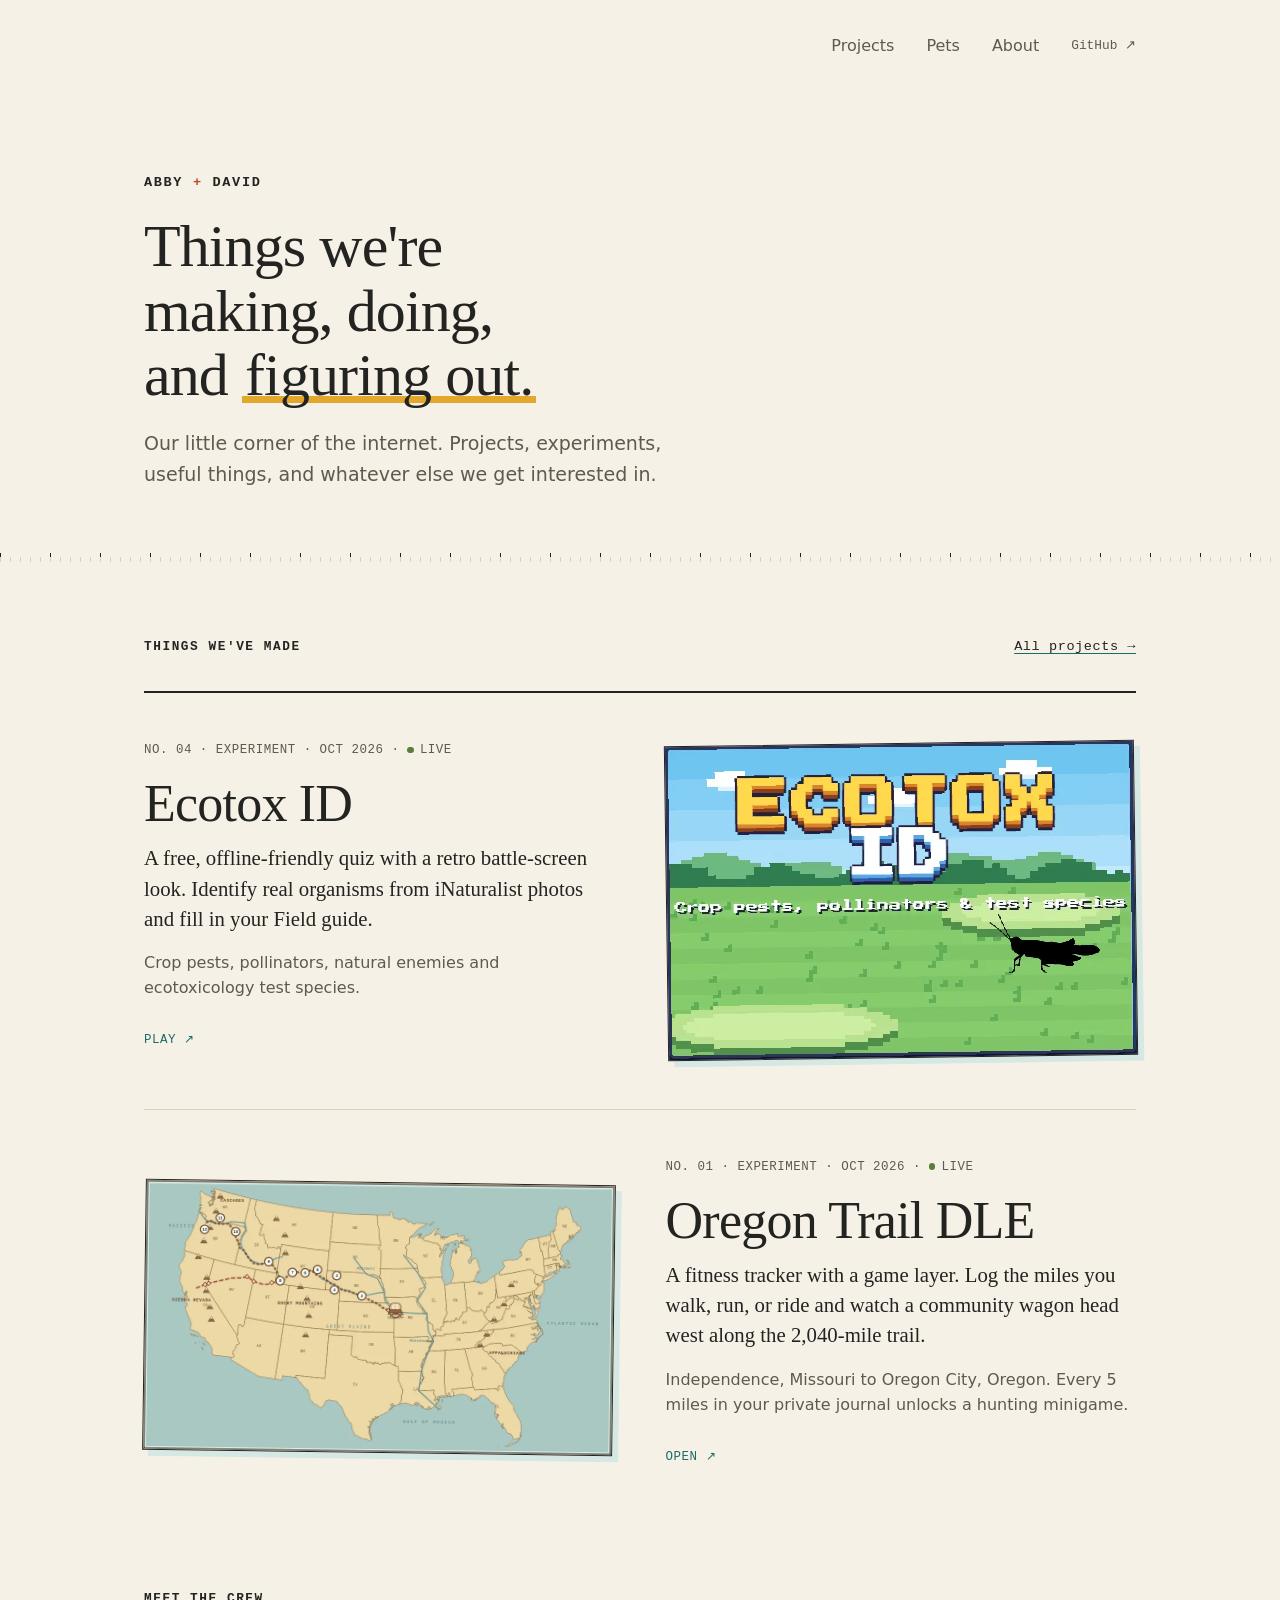
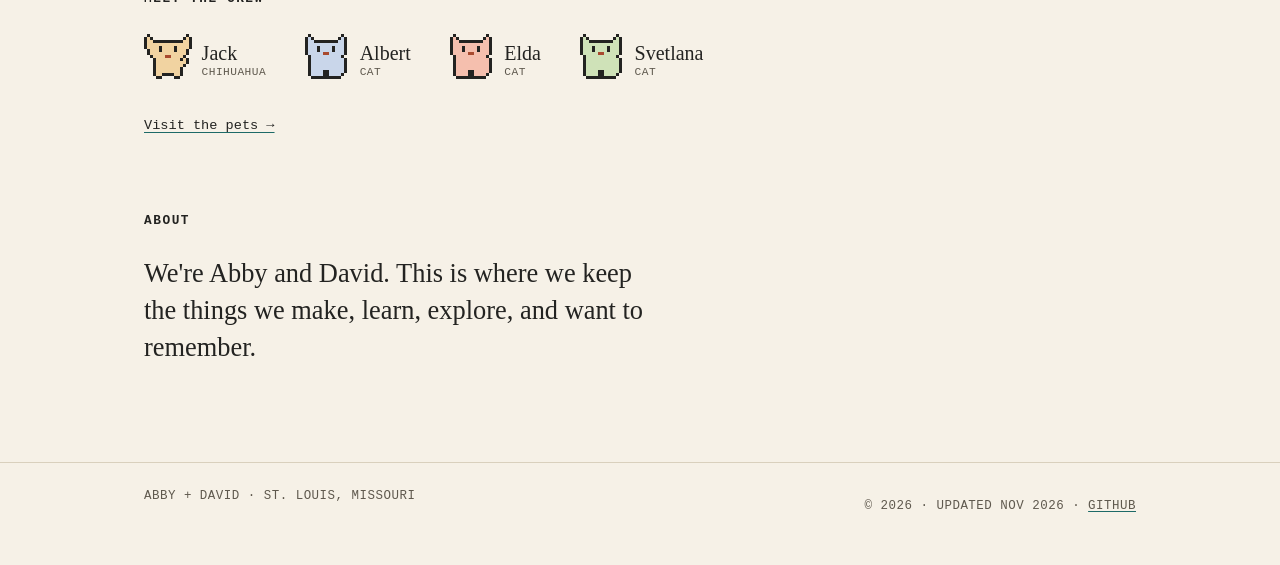
==== commit 5be03ea3: "Tablet layout, teal/coral/gold color system, richer pet room, Shetland→Svetlana Co-authored-by: Copi" ====
--- a/index.html
+++ b/index.html
@@ -2,7 +2,7 @@
 <html lang="en">
 <head>
   <meta charset="utf-8">
-  <meta name="viewport" content="width=device-width, initial-scale=1">
+  <meta name="viewport" content="width=device-width, initial-scale=1, viewport-fit=cover">
 
   <!-- Page metadata. For a new page, change title, description, canonical, and og:* below. -->
   <title>Abby + David</title>
@@ -44,7 +44,7 @@
 
       <section class="hero" aria-labelledby="hero-title">
         <h1 id="hero-title">ABBY <span>+</span> DAVID</h1>
-        <p class="tagline">Things we're making, doing, and figuring out.</p>
+        <p class="tagline">Things we're making, doing, and <em>figuring out.</em></p>
         <p class="intro">Our little corner of the internet. Projects, experiments, useful things, and whatever else we get interested in.</p>
       </section>
     </div>
@@ -94,10 +94,10 @@
       <section id="crew" class="section" aria-labelledby="crew-title">
         <div class="section-head"><h2 id="crew-title">Meet the crew</h2></div>
         <ul class="crew">
-          <li><span class="sprite dog" aria-hidden="true"></span><span><strong>Jack</strong><span class="mono">Chihuahua</span></span></li>
-          <li><span class="sprite cat" aria-hidden="true"></span><span><strong>Albert</strong><span class="mono">Cat</span></span></li>
-          <li><span class="sprite cat" aria-hidden="true"></span><span><strong>Elda</strong><span class="mono">Cat</span></span></li>
-          <li><span class="sprite cat" aria-hidden="true"></span><span><strong>Shetland</strong><span class="mono">Cat</span></span></li>
+          <li><span class="sprite dog jack" aria-hidden="true"></span><span><strong>Jack</strong><span class="mono">Chihuahua</span></span></li>
+          <li><span class="sprite cat albert" aria-hidden="true"></span><span><strong>Albert</strong><span class="mono">Cat</span></span></li>
+          <li><span class="sprite cat elda" aria-hidden="true"></span><span><strong>Elda</strong><span class="mono">Cat</span></span></li>
+          <li><span class="sprite cat svetlana" aria-hidden="true"></span><span><strong>Svetlana</strong><span class="mono">Cat</span></span></li>
         </ul>
         <p class="crew-link"><a href="/pets/">Visit the pets →</a></p>
       </section>
--- a/styles.css
+++ b/styles.css
@@ -5,18 +5,31 @@
    ========================================================== */
 
 :root {
+  /* Core: warm page, raised surface, strong ink, softer ink */
   --paper: #f6f1e7;
   --paper-deep: #efe8d9;
+  --surface: #fffcf5;
   --ink: #232321;
-  --muted: #6d675c;
+  --muted: #5f594e;           /* 6.2:1 on paper */
   --rule: #d9d0bd;
-  --accent: #a94a2f;          /* the one accent: a muted rust */
+
+  /* Primary accent: deep teal (links, active states, focus). 5.6:1 on paper. */
+  --accent: #1d6a67;
+  --accent-soft: #d5e8e3;
+
+  /* Supporting colors: small doses only (labels, rules, project and pet details) */
+  --coral: #c2492f;           /* 4.6:1 on paper: ok for small text */
+  --gold: #e3a82b;
+  --moss: #5b7d3a;
+  --violet: #77599b;
+  --focus: #1d6a67;
 
   --serif: "Iowan Old Style", "Palatino Linotype", Palatino, Georgia, serif;
   --sans: system-ui, -apple-system, "Segoe UI", Roboto, sans-serif;
   --mono: ui-monospace, "SF Mono", Menlo, Consolas, monospace;
 
-  --wrap: 60rem;
+  --wrap: 62rem;
+  --gutter: clamp(1.25rem, 4vw, 2.5rem);
 }
 
 *, *::before, *::after { box-sizing: border-box; }
@@ -28,17 +41,21 @@
   background: var(--paper);
   color: var(--ink);
   font-family: var(--sans);
-  font-size: 1.0625rem;
+  font-size: clamp(1.0625rem, 0.98rem + 0.3vw, 1.1875rem);
   line-height: 1.6;
+  -webkit-text-size-adjust: 100%;
   -webkit-font-smoothing: antialiased;
 }
 
 a { color: inherit; text-decoration-color: var(--accent); text-underline-offset: 0.2em; }
 a:hover { color: var(--accent); }
-:focus-visible { outline: 2px solid var(--accent); outline-offset: 3px; }
-::selection { background: var(--accent); color: var(--paper); }
-
-.wrap { width: min(100% - 2.5rem, var(--wrap)); margin-inline: auto; }
+:focus-visible { outline: 3px solid var(--focus); outline-offset: 3px; }
+::selection { background: var(--gold); color: var(--ink); }
+
+.wrap {
+  width: min(100% - 2 * var(--gutter), var(--wrap));
+  margin-inline: auto;
+}
 
 .mono {
   font-family: var(--mono);
@@ -56,16 +73,20 @@
 
 /* ---------- Header ---------- */
 .site-header { padding: 1.5rem 0 0; }
-.site-header .wrap { display: flex; justify-content: space-between; align-items: baseline; gap: 1rem; }
-
-.wordmark { font-family: var(--mono); font-size: 0.85rem; font-weight: 600; letter-spacing: 0.12em; text-decoration: none; }
+.site-header .wrap { display: flex; justify-content: space-between; align-items: center; gap: 1rem; }
+
+.wordmark { display: inline-flex; align-items: center; min-height: 2.75rem; font-family: var(--mono); font-size: 0.9rem; font-weight: 600; letter-spacing: 0.12em; text-decoration: none; }
 .wordmark:hover { color: var(--ink); }
-.wordmark span { color: var(--accent); }
-
-.site-nav { margin-left: auto; }
-.site-nav ul { display: flex; gap: 1.5rem; list-style: none; margin: 0; padding: 0; }
-.site-nav a { font-size: 0.95rem; text-decoration: none; color: var(--muted); }
-.site-nav a:hover { color: var(--ink); text-decoration: underline; text-decoration-color: var(--accent); }
+.wordmark span { color: var(--coral); }
+
+.site-nav { margin-left: auto; margin-right: -0.5rem; }
+.site-nav ul { display: flex; gap: clamp(0.25rem, 2vw, 1rem); list-style: none; margin: 0; padding: 0; }
+.site-nav a {
+  display: inline-flex; align-items: center; min-height: 2.75rem; padding-inline: 0.5rem;
+  font-size: 1rem; text-decoration: none; color: var(--muted);
+}
+.site-nav a[aria-current="page"] { color: var(--ink); text-decoration: underline; text-decoration-color: var(--coral); text-decoration-thickness: 2px; text-underline-offset: 0.35em; }
+.site-nav a:hover { color: var(--accent); text-decoration: underline; text-decoration-color: var(--accent); }
 .site-nav .ext { font-family: var(--mono); font-size: 0.8rem; }
 
 /* ---------- Hero ---------- */
@@ -77,24 +98,31 @@
   letter-spacing: 0.12em;
   margin: 0 0 1.25rem;
 }
-.hero h1 span { color: var(--accent); }
+.hero h1 span { color: var(--coral); }
 .hero .tagline {
   font-family: var(--serif);
   font-weight: 400;
-  font-size: clamp(2rem, 6.2vw, 3.6rem);
-  line-height: 1.1;
+  font-size: clamp(2.125rem, 1.2rem + 3.6vw, 3.75rem);
+  line-height: 1.08;
   letter-spacing: -0.015em;
-  max-width: 16ch;
+  max-width: 18ch;
+  text-wrap: balance;
   margin: 0 0 1.25rem;
 }
-.hero .intro { max-width: 30rem; color: var(--muted); margin: 0; }
+.hero .intro { max-width: 34rem; color: var(--muted); margin: 0; text-wrap: pretty; }
+/* the one memorable moment: a hand-drawn gold underline under the last words */
+.hero .tagline em {
+  font-style: normal;
+  background: linear-gradient(transparent 82%, var(--gold) 82% 92%, transparent 92%);
+  padding-inline: 0.05em;
+}
 
 /* A thin measuring-tape edge — the one nod to the workshop */
 .tape {
   height: 9px;
   background:
     repeating-linear-gradient(90deg, var(--rule) 0 1px, transparent 1px 10px) bottom / 100% 5px no-repeat,
-    repeating-linear-gradient(90deg, var(--rule) 0 1px, transparent 1px 50px) bottom / 100% 9px no-repeat;
+    repeating-linear-gradient(90deg, var(--ink) 0 1px, transparent 1px 50px) bottom / 100% 9px no-repeat;
 }
 
 /* ---------- Section heads ---------- */
@@ -104,7 +132,8 @@
   margin-bottom: 1.5rem;
 }
 .section-head h2 { margin: 0; }
-.section-head a { font-family: var(--mono); font-size: 0.8rem; letter-spacing: 0.04em; }
+.section-head a, .crew-link a, .site-footer a { display: inline-block; padding-block: 0.6rem; }
+.section-head a { font-family: var(--mono); font-size: 0.85rem; letter-spacing: 0.04em; }
 
 /* ---------- Projects ----------
    Homepage: a few <article class="work"> blocks (text + screenshot, sides alternate
@@ -124,34 +153,38 @@
 .work h3 {
   font-family: var(--serif);
   font-weight: 400;
-  font-size: clamp(2rem, 5.5vw, 3.25rem);
+  font-size: clamp(2rem, 1rem + 3.6vw, 3.25rem);
   line-height: 1.05;
   letter-spacing: -0.015em;
   margin: 0 0 0.75rem;
 }
-.work p.desc { font-family: var(--serif); font-size: 1.15rem; line-height: 1.45; margin: 0 0 1rem; max-width: 30rem; }
-.work .fine { color: var(--muted); font-size: 0.95rem; margin: 0 0 1.25rem; max-width: 30rem; }
+.work p.desc { font-family: var(--serif); font-size: clamp(1.15rem, 1.05rem + 0.4vw, 1.3rem); line-height: 1.45; margin: 0 0 1rem; max-width: 30rem; }
+.work .fine { color: var(--muted); font-size: 1rem; margin: 0 0 1.25rem; max-width: 30rem; }
 
 /* Screenshot sits slightly off-kilter, like it was pinned there; it straightens on hover */
 .shot {
   margin: 0;
   background: var(--paper-deep);
   border: 1px solid var(--ink);
-  box-shadow: 6px 6px 0 var(--rule);
+  box-shadow: 6px 6px 0 var(--accent-soft);
   transform: rotate(-0.8deg);
   transition: transform 0.3s ease, box-shadow 0.3s ease;
 }
 .work.flip .shot { transform: rotate(0.8deg); }
 .shot img { display: block; width: 100%; height: auto; }
 .shot.pixel img { image-rendering: pixelated; }
-.work:hover .shot, .work:focus-within .shot { transform: rotate(0deg); box-shadow: 10px 10px 0 var(--rule); }
-.work:focus-within { outline: 2px solid var(--accent); outline-offset: 4px; }
+.work:focus-within .shot { transform: rotate(0deg); box-shadow: 10px 10px 0 var(--accent-soft); }
+@media (hover: hover) { .work:hover .shot { transform: rotate(0deg); box-shadow: 10px 10px 0 var(--accent-soft); } }
+.work:focus-within { outline: 3px solid var(--focus); outline-offset: 4px; }
 .work .stretch:focus-visible { outline: none; }
 
 
-@media (max-width: 46rem) {
-  .work { grid-template-columns: 1fr; }
-  .work.flip .shot { order: 0; }
+/* Tablet portrait and down: stack, with the picture under the text so neither side
+   is squeezed. Two columns return once there is real room. */
+@media (max-width: 56rem) {
+  .work { grid-template-columns: 1fr; gap: 1.5rem; }
+  .work.flip .shot { order: 0; margin-inline-start: auto; }
+  .shot { width: min(100%, 36rem); }
 }
 
 .entries { list-style: none; margin: 0; padding: 0; }
@@ -174,21 +207,21 @@
 .stretch::after { content: ""; position: absolute; inset: 0; }
 .stretch:hover { color: inherit; }
 
-.go { font-family: var(--mono); color: var(--accent); transition: transform 0.2s; display: inline-block; }
+.go { font-family: var(--mono); color: var(--accent); padding-block: 0.6rem; transition: transform 0.2s; display: inline-block; }
 .entry:hover { background: var(--paper-deep); }
 .entry:hover { padding-inline: 0.75rem; }
 .entry:hover .go, .work:hover .go { transform: translateX(4px); }
-.entry:focus-within { outline: 2px solid var(--accent); outline-offset: 2px; }
+.entry:focus-within { outline: 3px solid var(--focus); outline-offset: 2px; }
 .stretch:focus-visible { outline: none; }
 
 /* Status labels: a small dot + word */
 .status::before {
   content: ""; display: inline-block; width: 0.5em; height: 0.5em; margin-right: 0.5em;
-  border-radius: 50%; background: var(--accent);
+  border-radius: 50%; background: var(--moss);
 }
 .status.concept::before { background: transparent; border: 1px solid var(--muted); }
 
-@media (max-width: 40rem) {
+@media (max-width: 48rem) {
   .entry { grid-template-columns: 1fr auto; }
   .entry .meta { grid-column: 1 / -1; }
   .entry:hover { padding-inline: 0; }
@@ -247,6 +280,12 @@
 }
 .sprite.cat { --sheet: url("/assets/pets/cat.svg"); }
 .sprite.dog { --sheet: url("/assets/pets/dog.svg"); }
+/* Placeholder body colors so the pets are easy to tell apart. Swap in real sprites later. */
+.sprite.jack { --sheet: url("/assets/pets/dog-jack.svg"); }
+.sprite.albert { --sheet: url("/assets/pets/cat-albert.svg"); }
+.sprite.elda { --sheet: url("/assets/pets/cat-elda.svg"); }
+.sprite.svetlana { --sheet: url("/assets/pets/cat-svetlana.svg"); }
+.sprite.sleep { animation: none; background-position: calc(-48px * var(--s)) 0; }
 .sprite.happy { animation: none; background-position: calc(-32px * var(--s)) 0; }
 @keyframes idle {
   0%   { background-position: 0 0; }
@@ -269,89 +308,150 @@
 .crew-link { margin: 1.5rem 0 0; font-family: var(--mono); font-size: 0.85rem; }
 
 /* ---------- /pets/ ---------- */
-.pets-page { padding-top: clamp(2.5rem, 7vw, 4.5rem); }
-.pets-page h1 { font-family: var(--serif); font-weight: 400; font-size: clamp(2rem, 6vw, 3.25rem); line-height: 1.05; letter-spacing: -0.015em; margin: 0 0 0.5rem; }
-.pets-page .lede { margin: 0 0 2rem; color: var(--muted); }
-
-.picker { display: flex; flex-wrap: wrap; gap: 0.5rem; margin: 0 0 1rem; }
+.pets-page { padding-top: clamp(2.5rem, 7vw, 4.5rem); padding-bottom: env(safe-area-inset-bottom, 0px); }
+.pets-page h1 { font-family: var(--serif); font-weight: 400; font-size: clamp(2rem, 1rem + 3.4vw, 3.25rem); line-height: 1.05; letter-spacing: -0.015em; margin: 0 0 0.5rem; }
+.pets-page .lede { margin: 0 0 2rem; }
+#app { max-width: 46rem; }
+
+.picker { display: grid; grid-template-columns: repeat(auto-fit, minmax(9rem, 1fr)); gap: 0.5rem; margin: 0 0 1rem; }
 .picker button {
-  display: flex; align-items: flex-end; gap: 0.4rem;
-  font: inherit; color: inherit; cursor: pointer;
-  padding: 0.5rem 0.9rem 0.4rem 0.6rem;
-  background: transparent;
-  border: 1px solid var(--rule);
-  min-height: 3.25rem;
+  display: flex; align-items: flex-end; justify-content: center; gap: 0.5rem;
+  font: inherit; color: inherit; cursor: pointer; touch-action: manipulation;
+  padding: 0.5rem 0.75rem 0.4rem;
+  background: var(--surface);
+  border: 2px solid var(--rule);
+  border-radius: 0.5rem;
+  min-height: 3.5rem;
+  transition: border-color 0.2s, background-color 0.2s;
 }
 .picker .sprite { --s: 2; animation: none; }
-.picker .mono { color: inherit; font-size: 0.8rem; }
-.picker button:hover { border-color: var(--ink); }
-.picker button[aria-pressed="true"] { border-color: var(--ink); background: var(--paper-deep); box-shadow: 3px 3px 0 var(--ink); }
-
+.picker .mono { color: inherit; font-size: 0.85rem; }
+.picker button:hover { border-color: var(--accent); }
+.picker button[aria-pressed="true"] { border-color: var(--ink); background: var(--accent-soft); box-shadow: 0 3px 0 var(--ink); }
+
+/* Room colors live here. Change a variable to redecorate; [data-time] shifts them by the visitor's clock. */
 .room {
+  --wall: #e8d6b4; --wall-stripe: #e1cda7;
+  --floor: #b9784f; --floor-alt: #ad6d46;
+  --sky: #9ed3e6; --sun: var(--gold); --glass-edge: #8a5a38;
+  --cushion: var(--coral); --cushion-dark: #a23a24;
+  --item-1: var(--violet); --item-2: var(--ink);
+  --tint: transparent;
   position: relative;
-  background: var(--paper-deep);
+  background: var(--surface);
   border: 2px solid var(--ink);
-  box-shadow: 6px 6px 0 var(--rule);
+  border-radius: 0.75rem;
+  box-shadow: 6px 6px 0 var(--accent-soft);
   padding: 1rem 1rem 1.25rem;
 }
-.room-head { display: flex; justify-content: space-between; align-items: center; gap: 1rem; }
+.room[data-time="evening"] { --wall: #dcb99b; --wall-stripe: #d3ad8d; --floor: #a2603f; --floor-alt: #965837; --sky: #f0a77c; --sun: #e86f4a; --tint: rgba(232, 111, 74, 0.10); }
+.room[data-time="night"]   { --wall: #5b5f86; --wall-stripe: #53577d; --floor: #5a4363; --floor-alt: #523b5b; --sky: #1f2a52; --sun: #f3e9b8; --tint: rgba(31, 42, 82, 0.16); }
+.room-head { display: flex; justify-content: space-between; align-items: center; gap: 1rem; min-height: 1.75rem; }
 .hearts { display: flex; gap: 4px; }
-.heart { width: 21px; height: 18px; fill: var(--rule); }
-.heart.on { fill: var(--accent); }
+.heart { width: 21px; height: 18px; fill: var(--surface); stroke: var(--muted); stroke-width: 0.4; }
+.heart.on { fill: var(--coral); stroke: var(--ink); }
 
 .stage {
   position: relative;
-  height: calc(16px * 9 + 4rem);
+  aspect-ratio: 16 / 10;
+  margin: 0.5rem 0 0;
+  border: 2px solid var(--ink);
+  border-radius: 0.4rem;
+  overflow: hidden;
   display: flex; justify-content: center; align-items: flex-end;
-  border-bottom: 2px dashed var(--rule);
-  margin: 0.5rem 0 0;
-  overflow: hidden;
-}
-.stage .sprite { --s: 9; cursor: pointer; margin-bottom: 4px; transition: transform 0.35s steps(4); }
+  padding-bottom: 7%;
+  background:
+    linear-gradient(var(--tint), var(--tint)),
+    linear-gradient(to bottom, transparent 62%, var(--floor) 62%) ,
+    repeating-linear-gradient(90deg, var(--wall) 0 1.6rem, var(--wall-stripe) 1.6rem 3.2rem);
+}
+.stage::before {                              /* checkered floor */
+  content: ""; position: absolute; inset: 62% 0 0; pointer-events: none;
+  background: repeating-conic-gradient(var(--floor) 0 25%, var(--floor-alt) 0 50%) 0 0 / 3rem 3rem;
+  border-top: 3px solid var(--ink);
+}
+.stage .sprite { --s: 9; position: relative; z-index: 2; cursor: pointer; transition: transform 0.35s steps(4); touch-action: manipulation; user-select: none; -webkit-user-select: none; -webkit-touch-callout: none; filter: drop-shadow(0 6px 0 rgba(35, 35, 33, 0.22)); }
 .stage .sprite.near { transform: translateY(8px) scale(1.12); transform-origin: bottom; }
 .stage .sprite.hop { animation: hop 0.5s steps(4) 2; }
 .stage .sprite.munch { animation: munch 0.3s steps(2) 5; }
 @keyframes hop { 50% { transform: translateY(-18px); } }
 @keyframes munch { 50% { transform: translateY(3px); } }
 
-.toy, .bowl { position: absolute; bottom: 4px; width: 36px; height: 36px; }
+.window, .cushion { position: absolute; z-index: 1; padding: 0; cursor: pointer; touch-action: manipulation; font: inherit; }
+.window {
+  left: 8%; top: 9%; width: 22%; aspect-ratio: 1 / 1.05;
+  background: var(--sky); border: 4px solid var(--glass-edge); border-radius: 0.3rem;
+  overflow: hidden;
+  background-image: linear-gradient(var(--glass-edge), var(--glass-edge)), linear-gradient(var(--glass-edge), var(--glass-edge));
+  background-size: 4px 100%, 100% 4px; background-position: center, center; background-repeat: no-repeat;
+}
+.window .sun { position: absolute; top: 12%; right: 14%; width: 22%; aspect-ratio: 1; border-radius: 50%; background: var(--sun); }
+.window .bird { position: absolute; left: -30%; top: 55%; width: 22%; aspect-ratio: 5/3; background: var(--ink); clip-path: polygon(0 40%, 30% 0, 50% 40%, 70% 0, 100% 40%, 50% 100%); opacity: 0; }
+.window .bird.fly { animation: fly 2.4s linear forwards; }
+@keyframes fly { 0% { left: -30%; opacity: 1; } 100% { left: 120%; top: 20%; opacity: 1; } }
+.cushion {
+  right: 9%; bottom: 8%; width: 24%; height: 12%; z-index: 1;
+  background: var(--cushion); border: 3px solid var(--ink); border-radius: 50% / 60%;
+  box-shadow: inset 0 -5px 0 var(--cushion-dark);
+}
+.window:hover, .cushion:hover { filter: brightness(1.06); }
+
+.toy, .bowl { position: absolute; z-index: 3; bottom: 6%; width: 36px; height: 36px; }
 .bowl { width: 48px; height: 18px; left: calc(50% + 6.5rem); }
 .toy { left: -40px; }
 .toy.roll { animation: roll 1.6s steps(16) forwards; }
 @keyframes roll { to { transform: translateX(calc(100vw)); } }
-.toy-wrap { position: absolute; inset: 0; overflow: hidden; pointer-events: none; }
-
-.fx { position: absolute; inset: 0; pointer-events: none; }
-.float-heart { position: absolute; bottom: 55%; width: 21px; height: 18px; fill: var(--accent); animation: rise 1.2s steps(8) forwards; }
+.c1 { fill: var(--item-1); } .c2 { fill: var(--item-2); }
+.bowl .c1 { fill: var(--gold); }
+
+.fx { position: absolute; inset: 0; pointer-events: none; z-index: 4; }
+.float-heart { position: absolute; bottom: 45%; width: 21px; height: 18px; fill: var(--coral); stroke: var(--ink); stroke-width: 0.3; animation: rise 1.2s steps(8) forwards; }
 @keyframes rise { to { transform: translateY(-70px); opacity: 0; } }
 
 .photo { display: block; max-width: 12rem; height: auto; margin: 1rem auto 0; border: 1px solid var(--ink); }
-.say { min-height: 3.2em; margin: 1rem 0 0.75rem; font-family: var(--mono); font-size: 0.9rem; text-align: center; }
-
-.actions { display: grid; grid-template-columns: repeat(3, 1fr); gap: 0.5rem; }
+.say { min-height: 3.2em; margin: 1rem 0 0.75rem; font-family: var(--mono); font-size: 0.95rem; text-align: center; }
+
+.actions { display: grid; grid-template-columns: repeat(3, 1fr); gap: 0.75rem; }
 .actions button {
-  font: 600 0.9rem var(--mono); letter-spacing: 0.06em; text-transform: uppercase;
+  font: 600 1rem var(--mono); letter-spacing: 0.06em; text-transform: uppercase;
   color: var(--ink); background: var(--paper);
-  border: 2px solid var(--ink); box-shadow: 3px 3px 0 var(--ink);
-  min-height: 3.5rem; cursor: pointer; touch-action: manipulation;
-}
-.actions button:hover { background: #fffdf6; }
-.actions button:active { transform: translate(3px, 3px); box-shadow: none; }
-
-.found { margin: 1rem 0 0; font-family: var(--mono); font-size: 0.75rem; color: var(--muted); text-align: center; }
-.stamp { position: absolute; top: 0.9rem; left: 50%; transform: translateX(-50%) rotate(-3deg); padding: 0.1rem 0.5rem; border: 1px solid var(--accent); color: var(--accent); font-family: var(--mono); font-size: 0.7rem; letter-spacing: 0.1em; text-transform: uppercase; }
+  border: 2px solid var(--ink); border-radius: 0.5rem; box-shadow: 0 4px 0 var(--ink);
+  min-height: 3.75rem; cursor: pointer; touch-action: manipulation;
+  -webkit-user-select: none; user-select: none; -webkit-tap-highlight-color: transparent;
+  transition: background-color 0.15s;
+}
+.actions button[data-act="feed"] { background: #f7e2a8; }
+.actions button[data-act="pet"]  { background: #f6c7b8; }
+.actions button[data-act="play"] { background: #c9e0cf; }
+.actions button:hover { filter: brightness(1.04); }
+.actions button:active { transform: translateY(4px); box-shadow: none; }
+
+.stamp { position: absolute; top: 0.9rem; left: 50%; transform: translateX(-50%) rotate(-3deg); padding: 0.1rem 0.5rem; border: 1px solid var(--coral); color: var(--coral); background: var(--surface); font-family: var(--mono); font-size: 0.75rem; letter-spacing: 0.1em; text-transform: uppercase; z-index: 5; }
+
+.scrapbook { margin-top: 2.5rem; }
+.scrapbook h2 { margin: 0 0 1rem; }
+.scrap { list-style: none; margin: 0; padding: 0; display: grid; grid-template-columns: repeat(auto-fill, minmax(10rem, 1fr)); gap: 0.5rem; }
+.scrap li { padding: 0.6rem 0.75rem; border: 1px dashed var(--muted); border-radius: 0.4rem; font-size: 0.95rem; color: var(--muted); }
+.scrap li.got { border: 1px solid var(--ink); border-left: 5px solid var(--moss); background: var(--surface); color: var(--ink); }
+.scrap-hint { margin: 0.75rem 0 0; }
+.reset { margin: 2rem 0 0; display: flex; flex-wrap: wrap; align-items: center; gap: 0.5rem 1rem; }
+.reset button { font: inherit; font-size: 0.95rem; min-height: 2.75rem; padding: 0 1rem; background: transparent; color: var(--ink); border: 1px solid var(--muted); border-radius: 0.4rem; cursor: pointer; touch-action: manipulation; }
+.reset button:hover { border-color: var(--coral); color: var(--coral); }
 
 @media (max-width: 36rem) {
+  .stage { aspect-ratio: 4 / 3; }
   .stage .sprite { --s: 7; }
-  .stage { height: calc(16px * 7 + 4rem); }
   .bowl { left: calc(50% + 4.5rem); }
-  .picker { display: grid; grid-template-columns: 1fr 1fr; }
-}
+  .actions button { font-size: 0.9rem; }
+}
+/* Landscape phones/short windows: keep the whole room on one screen */
+@media (max-height: 30rem) and (orientation: landscape) { .stage { min-height: 11rem; aspect-ratio: 21 / 8; } .stage .sprite { --s: 6; } }
 
 @media (prefers-reduced-motion: reduce) {
-  .sprite, .stage .sprite.hop, .stage .sprite.munch, .toy.roll { animation: none !important; }
+  .sprite, .stage .sprite.hop, .stage .sprite.munch, .toy.roll, .window .bird.fly { animation: none !important; }
   .stage .sprite { transition: none; }
   .float-heart { animation: none; }
+  .window .bird.fly { left: 40%; opacity: 1; }
 }
 
 [hidden] { display: none !important; }
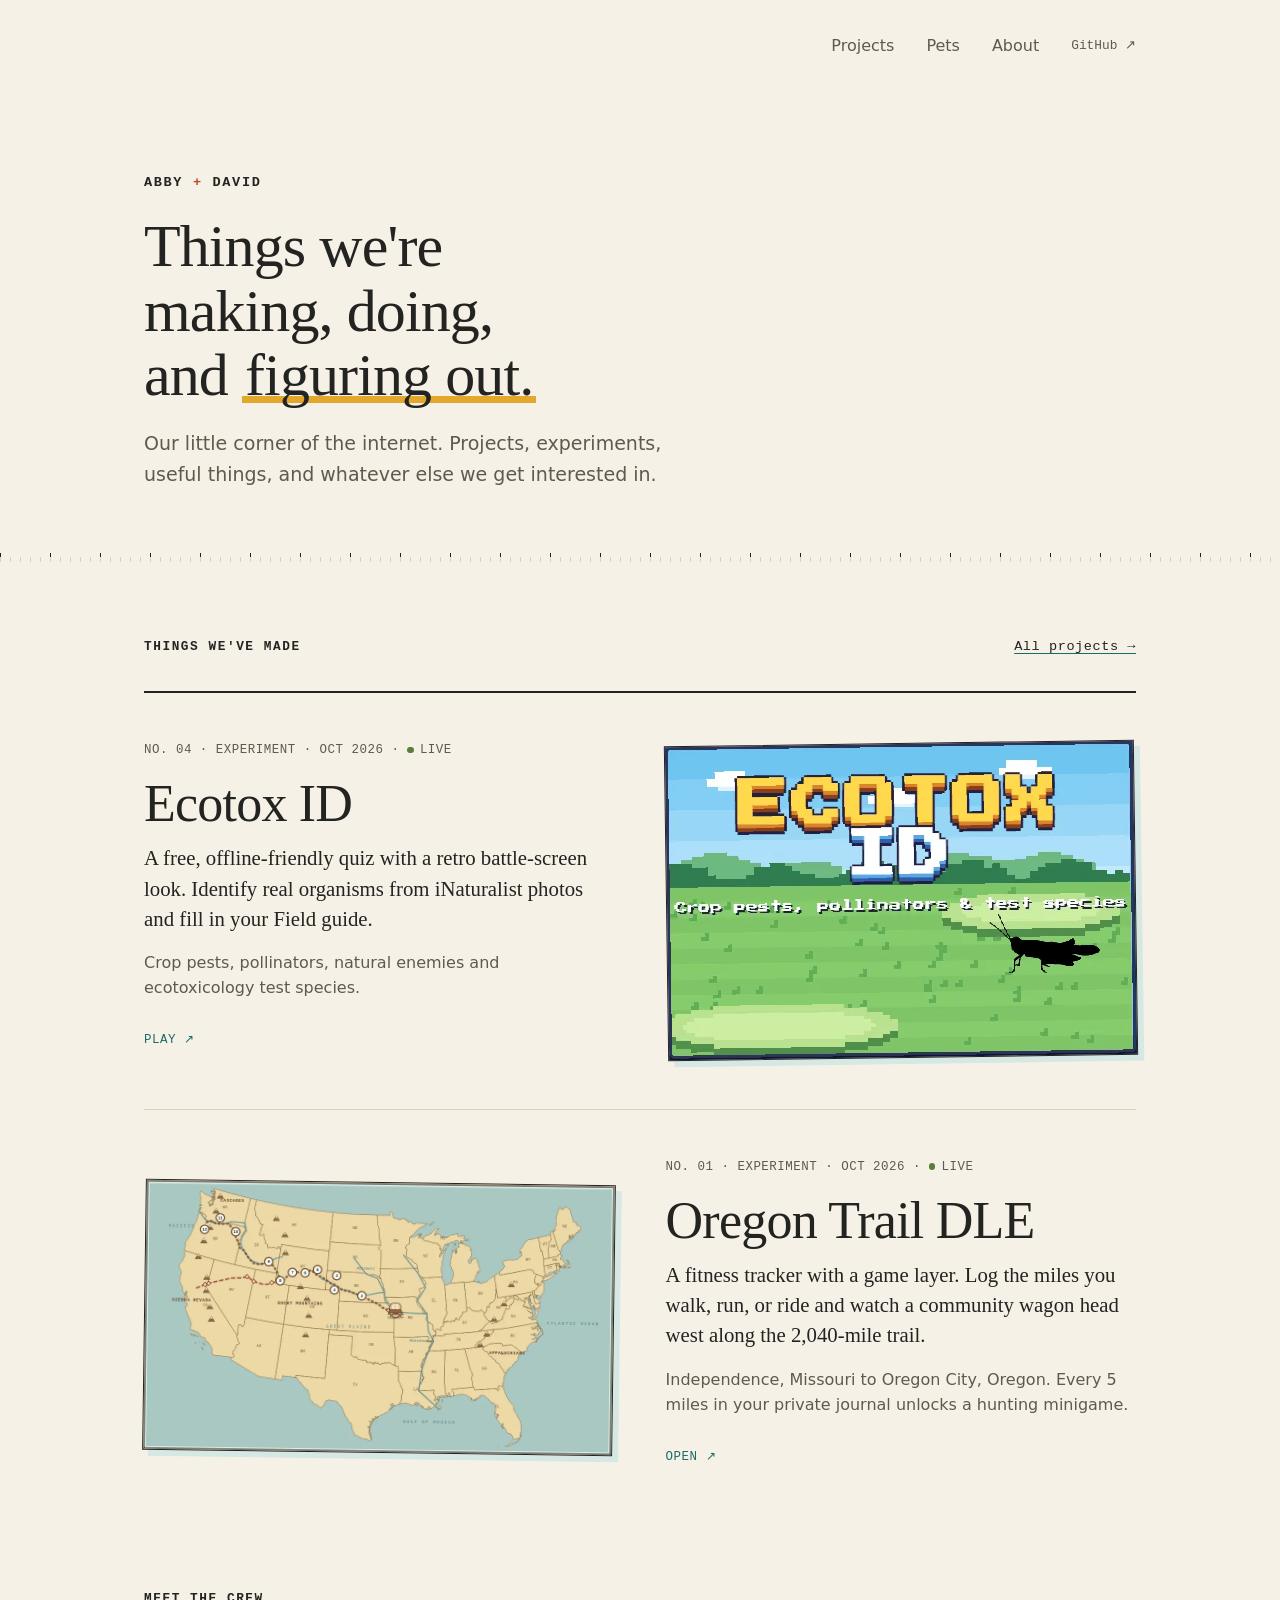
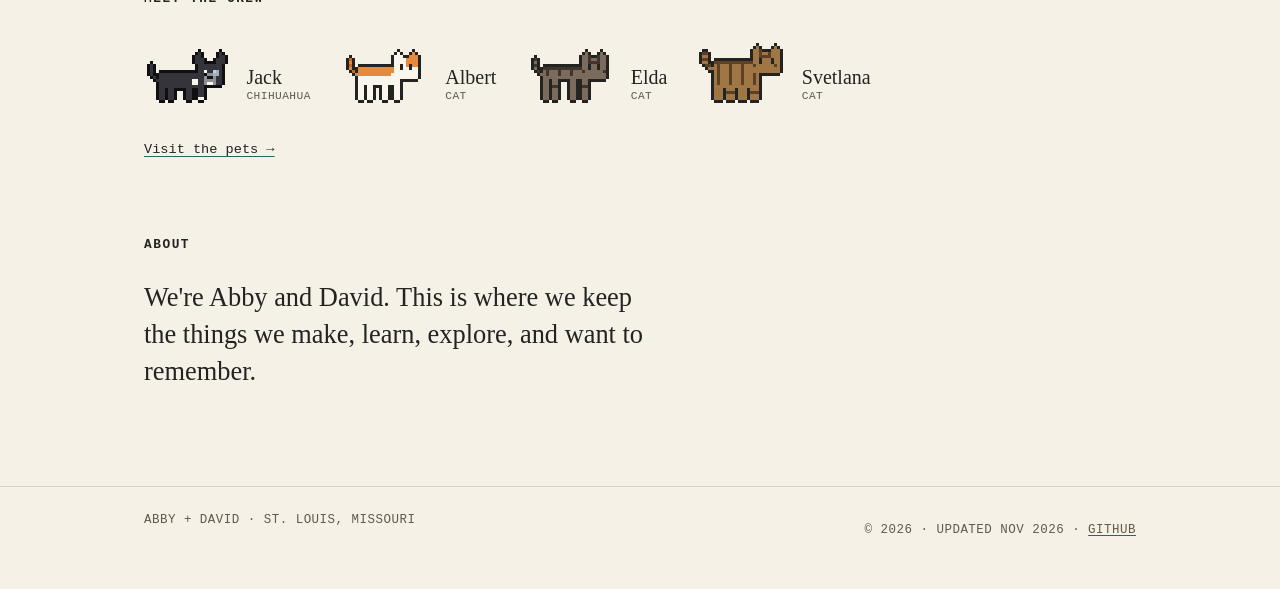
==== commit 1e1b75b1: "Pets living room, St. Louis weather, OG image and touch icon Co-authored-by: Copilot <223556219+Copi" ====
--- a/index.html
+++ b/index.html
@@ -15,8 +15,12 @@
   <meta property="og:title" content="Abby + David">
   <meta property="og:description" content="Things we're making, doing, and figuring out.">
   <meta property="og:url" content="https://abbydavid.com/">
-  <meta property="og:image" content="https://abbydavid.com/assets/og-image.png"> <!-- placeholder: add a 1200x630 image at assets/og-image.png -->
+  <meta property="og:image" content="https://abbydavid.com/assets/og-image.png">
+  <meta property="og:image:width" content="1200">
+  <meta property="og:image:height" content="630">
+  <meta property="og:image:alt" content="ABBY + DAVID: Things we're making, doing, and figuring out.">
   <meta name="twitter:card" content="summary_large_image">
+  <meta name="twitter:image" content="https://abbydavid.com/assets/og-image.png">
 
   <link rel="icon" href="/assets/favicon.svg" type="image/svg+xml">
   <link rel="apple-touch-icon" href="/assets/apple-touch-icon.png">
@@ -94,10 +98,10 @@
       <section id="crew" class="section" aria-labelledby="crew-title">
         <div class="section-head"><h2 id="crew-title">Meet the crew</h2></div>
         <ul class="crew">
-          <li><span class="sprite dog jack" aria-hidden="true"></span><span><strong>Jack</strong><span class="mono">Chihuahua</span></span></li>
-          <li><span class="sprite cat albert" aria-hidden="true"></span><span><strong>Albert</strong><span class="mono">Cat</span></span></li>
-          <li><span class="sprite cat elda" aria-hidden="true"></span><span><strong>Elda</strong><span class="mono">Cat</span></span></li>
-          <li><span class="sprite cat svetlana" aria-hidden="true"></span><span><strong>Svetlana</strong><span class="mono">Cat</span></span></li>
+          <li><span class="px jack" data-pose="stand" aria-hidden="true"></span><span><strong>Jack</strong><span class="mono">Chihuahua</span></span></li>
+          <li><span class="px albert" data-pose="stand" aria-hidden="true"></span><span><strong>Albert</strong><span class="mono">Cat</span></span></li>
+          <li><span class="px elda" data-pose="stand" aria-hidden="true"></span><span><strong>Elda</strong><span class="mono">Cat</span></span></li>
+          <li><span class="px svetlana" data-pose="stand" aria-hidden="true"></span><span><strong>Svetlana</strong><span class="mono">Cat</span></span></li>
         </ul>
         <p class="crew-link"><a href="/pets/">Visit the pets →</a></p>
       </section>
--- a/styles.css
+++ b/styles.css
@@ -266,193 +266,54 @@
   * { transition: none !important; }
 }
 
-/* ---------- Pixel pets ----------
-   Sprite sheets in /assets/pets/ hold 4 frames of 16px: idle, blink, happy, spare.
-   Size a sprite with --s (pixels per sprite pixel). */
-.sprite {
-  --s: 4;
-  display: inline-block;
-  width: calc(16px * var(--s));
-  height: calc(16px * var(--s));
-  background: var(--sheet) 0 0 / calc(64px * var(--s)) calc(16px * var(--s)) no-repeat;
+/* ---------- Pixel pets (shared) ----------
+   Sheets in /assets/pets/<name>.svg: 8 frames of 32x24 (stand, walk, walk, sit, lie, happy, stand-blink, sit-blink),
+   row 0 faces right, row 1 faces left. --u = screen pixels per sprite pixel. */
+.px {
+  --u: 3; --f: 0; --r: 0;
+  display: inline-block; flex: none;
+  width: calc(var(--u) * 32px); height: calc(var(--u) * 24px);
+  background-repeat: no-repeat;
+  background-size: calc(var(--u) * 256px) calc(var(--u) * 48px);
+  background-position: calc(var(--u) * -32px * var(--f)) calc(var(--u) * -24px * var(--r));
   image-rendering: pixelated;
-  animation: idle 4s steps(1, end) infinite;
-}
-.sprite.cat { --sheet: url("/assets/pets/cat.svg"); }
-.sprite.dog { --sheet: url("/assets/pets/dog.svg"); }
-/* Placeholder body colors so the pets are easy to tell apart. Swap in real sprites later. */
-.sprite.jack { --sheet: url("/assets/pets/dog-jack.svg"); }
-.sprite.albert { --sheet: url("/assets/pets/cat-albert.svg"); }
-.sprite.elda { --sheet: url("/assets/pets/cat-elda.svg"); }
-.sprite.svetlana { --sheet: url("/assets/pets/cat-svetlana.svg"); }
-.sprite.sleep { animation: none; background-position: calc(-48px * var(--s)) 0; }
-.sprite.happy { animation: none; background-position: calc(-32px * var(--s)) 0; }
-@keyframes idle {
-  0%   { background-position: 0 0; }
-  62%  { background-position: calc(-16px * var(--s)) 0; }
-  68%  { background-position: 0 0; }
-  90%  { background-position: calc(-16px * var(--s)) 0; }
-  94%  { background-position: 0 0; }
+}
+.px.jack { background-image: url("/assets/pets/jack.svg"); }
+.px.albert { background-image: url("/assets/pets/albert.svg"); }
+.px.elda { background-image: url("/assets/pets/elda.svg"); }
+.px.svetlana { background-image: url("/assets/pets/svetlana.svg"); }
+.px[data-pose="sit"] { --f: 3; }
+.px[data-pose="lie"] { --f: 4; }
+.px[data-pose="happy"] { --f: 5; }
+.px[data-pose="stand"] { animation: blink-stand 6s steps(1, end) infinite; animation-delay: var(--d, 0s); }
+.px[data-pose="sit"] { animation: blink-sit 7s steps(1, end) infinite; animation-delay: var(--d, 0s); }
+.px[data-pose="walk"] { animation: walk 0.5s steps(1, end) infinite; }
+@keyframes blink-stand {
+  0%, 94% { background-position: calc(var(--u) * 0px) calc(var(--u) * -24px * var(--r)); }
+  95%, 98% { background-position: calc(var(--u) * -192px) calc(var(--u) * -24px * var(--r)); }
+  99%, 100% { background-position: calc(var(--u) * 0px) calc(var(--u) * -24px * var(--r)); }
+}
+@keyframes blink-sit {
+  0%, 94% { background-position: calc(var(--u) * -96px) calc(var(--u) * -24px * var(--r)); }
+  95%, 98% { background-position: calc(var(--u) * -224px) calc(var(--u) * -24px * var(--r)); }
+  99%, 100% { background-position: calc(var(--u) * -96px) calc(var(--u) * -24px * var(--r)); }
+}
+@keyframes walk {
+  0%, 49% { background-position: calc(var(--u) * -32px) calc(var(--u) * -24px * var(--r)); }
+  50%, 100% { background-position: calc(var(--u) * -64px) calc(var(--u) * -24px * var(--r)); }
 }
 
 /* ---------- Meet the crew (homepage) ---------- */
-.crew { list-style: none; margin: 0; padding: 0; display: flex; flex-wrap: wrap; gap: 0.5rem 2.25rem; }
-.crew li { display: flex; align-items: flex-end; gap: 0.6rem; }
-.crew .sprite { --s: 3; }
-.crew li:nth-child(2) .sprite { animation-delay: -1s; }
-.crew li:nth-child(3) .sprite { animation-delay: -2s; }
-.crew li:nth-child(4) .sprite { animation-delay: -3s; }
-.crew li:hover .sprite { animation: none; background-position: calc(-32px * var(--s)) 0; }
+.crew { list-style: none; margin: 0; padding: 0; display: flex; flex-wrap: wrap; gap: 0.5rem 2rem; }
+.crew li { display: flex; align-items: flex-end; gap: 0.4rem; }
+.crew .px { --u: 3; }
+.crew li:nth-child(2) .px { --d: -1.5s; }
+.crew li:nth-child(3) .px { --d: -3s; }
+.crew li:nth-child(4) .px { --d: -4.5s; }
 .crew strong { display: block; font-family: var(--serif); font-weight: 400; font-size: 1.25rem; line-height: 1.1; }
 .crew .mono { display: block; font-size: 0.7rem; }
 .crew-link { margin: 1.5rem 0 0; font-family: var(--mono); font-size: 0.85rem; }
-
-/* ---------- /pets/ ---------- */
-.pets-page { padding-top: clamp(2.5rem, 7vw, 4.5rem); padding-bottom: env(safe-area-inset-bottom, 0px); }
-.pets-page h1 { font-family: var(--serif); font-weight: 400; font-size: clamp(2rem, 1rem + 3.4vw, 3.25rem); line-height: 1.05; letter-spacing: -0.015em; margin: 0 0 0.5rem; }
-.pets-page .lede { margin: 0 0 2rem; }
-#app { max-width: 46rem; }
-
-.picker { display: grid; grid-template-columns: repeat(auto-fit, minmax(9rem, 1fr)); gap: 0.5rem; margin: 0 0 1rem; }
-.picker button {
-  display: flex; align-items: flex-end; justify-content: center; gap: 0.5rem;
-  font: inherit; color: inherit; cursor: pointer; touch-action: manipulation;
-  padding: 0.5rem 0.75rem 0.4rem;
-  background: var(--surface);
-  border: 2px solid var(--rule);
-  border-radius: 0.5rem;
-  min-height: 3.5rem;
-  transition: border-color 0.2s, background-color 0.2s;
-}
-.picker .sprite { --s: 2; animation: none; }
-.picker .mono { color: inherit; font-size: 0.85rem; }
-.picker button:hover { border-color: var(--accent); }
-.picker button[aria-pressed="true"] { border-color: var(--ink); background: var(--accent-soft); box-shadow: 0 3px 0 var(--ink); }
-
-/* Room colors live here. Change a variable to redecorate; [data-time] shifts them by the visitor's clock. */
-.room {
-  --wall: #e8d6b4; --wall-stripe: #e1cda7;
-  --floor: #b9784f; --floor-alt: #ad6d46;
-  --sky: #9ed3e6; --sun: var(--gold); --glass-edge: #8a5a38;
-  --cushion: var(--coral); --cushion-dark: #a23a24;
-  --item-1: var(--violet); --item-2: var(--ink);
-  --tint: transparent;
-  position: relative;
-  background: var(--surface);
-  border: 2px solid var(--ink);
-  border-radius: 0.75rem;
-  box-shadow: 6px 6px 0 var(--accent-soft);
-  padding: 1rem 1rem 1.25rem;
-}
-.room[data-time="evening"] { --wall: #dcb99b; --wall-stripe: #d3ad8d; --floor: #a2603f; --floor-alt: #965837; --sky: #f0a77c; --sun: #e86f4a; --tint: rgba(232, 111, 74, 0.10); }
-.room[data-time="night"]   { --wall: #5b5f86; --wall-stripe: #53577d; --floor: #5a4363; --floor-alt: #523b5b; --sky: #1f2a52; --sun: #f3e9b8; --tint: rgba(31, 42, 82, 0.16); }
-.room-head { display: flex; justify-content: space-between; align-items: center; gap: 1rem; min-height: 1.75rem; }
-.hearts { display: flex; gap: 4px; }
-.heart { width: 21px; height: 18px; fill: var(--surface); stroke: var(--muted); stroke-width: 0.4; }
-.heart.on { fill: var(--coral); stroke: var(--ink); }
-
-.stage {
-  position: relative;
-  aspect-ratio: 16 / 10;
-  margin: 0.5rem 0 0;
-  border: 2px solid var(--ink);
-  border-radius: 0.4rem;
-  overflow: hidden;
-  display: flex; justify-content: center; align-items: flex-end;
-  padding-bottom: 7%;
-  background:
-    linear-gradient(var(--tint), var(--tint)),
-    linear-gradient(to bottom, transparent 62%, var(--floor) 62%) ,
-    repeating-linear-gradient(90deg, var(--wall) 0 1.6rem, var(--wall-stripe) 1.6rem 3.2rem);
-}
-.stage::before {                              /* checkered floor */
-  content: ""; position: absolute; inset: 62% 0 0; pointer-events: none;
-  background: repeating-conic-gradient(var(--floor) 0 25%, var(--floor-alt) 0 50%) 0 0 / 3rem 3rem;
-  border-top: 3px solid var(--ink);
-}
-.stage .sprite { --s: 9; position: relative; z-index: 2; cursor: pointer; transition: transform 0.35s steps(4); touch-action: manipulation; user-select: none; -webkit-user-select: none; -webkit-touch-callout: none; filter: drop-shadow(0 6px 0 rgba(35, 35, 33, 0.22)); }
-.stage .sprite.near { transform: translateY(8px) scale(1.12); transform-origin: bottom; }
-.stage .sprite.hop { animation: hop 0.5s steps(4) 2; }
-.stage .sprite.munch { animation: munch 0.3s steps(2) 5; }
-@keyframes hop { 50% { transform: translateY(-18px); } }
-@keyframes munch { 50% { transform: translateY(3px); } }
-
-.window, .cushion { position: absolute; z-index: 1; padding: 0; cursor: pointer; touch-action: manipulation; font: inherit; }
-.window {
-  left: 8%; top: 9%; width: 22%; aspect-ratio: 1 / 1.05;
-  background: var(--sky); border: 4px solid var(--glass-edge); border-radius: 0.3rem;
-  overflow: hidden;
-  background-image: linear-gradient(var(--glass-edge), var(--glass-edge)), linear-gradient(var(--glass-edge), var(--glass-edge));
-  background-size: 4px 100%, 100% 4px; background-position: center, center; background-repeat: no-repeat;
-}
-.window .sun { position: absolute; top: 12%; right: 14%; width: 22%; aspect-ratio: 1; border-radius: 50%; background: var(--sun); }
-.window .bird { position: absolute; left: -30%; top: 55%; width: 22%; aspect-ratio: 5/3; background: var(--ink); clip-path: polygon(0 40%, 30% 0, 50% 40%, 70% 0, 100% 40%, 50% 100%); opacity: 0; }
-.window .bird.fly { animation: fly 2.4s linear forwards; }
-@keyframes fly { 0% { left: -30%; opacity: 1; } 100% { left: 120%; top: 20%; opacity: 1; } }
-.cushion {
-  right: 9%; bottom: 8%; width: 24%; height: 12%; z-index: 1;
-  background: var(--cushion); border: 3px solid var(--ink); border-radius: 50% / 60%;
-  box-shadow: inset 0 -5px 0 var(--cushion-dark);
-}
-.window:hover, .cushion:hover { filter: brightness(1.06); }
-
-.toy, .bowl { position: absolute; z-index: 3; bottom: 6%; width: 36px; height: 36px; }
-.bowl { width: 48px; height: 18px; left: calc(50% + 6.5rem); }
-.toy { left: -40px; }
-.toy.roll { animation: roll 1.6s steps(16) forwards; }
-@keyframes roll { to { transform: translateX(calc(100vw)); } }
-.c1 { fill: var(--item-1); } .c2 { fill: var(--item-2); }
-.bowl .c1 { fill: var(--gold); }
-
-.fx { position: absolute; inset: 0; pointer-events: none; z-index: 4; }
-.float-heart { position: absolute; bottom: 45%; width: 21px; height: 18px; fill: var(--coral); stroke: var(--ink); stroke-width: 0.3; animation: rise 1.2s steps(8) forwards; }
-@keyframes rise { to { transform: translateY(-70px); opacity: 0; } }
-
-.photo { display: block; max-width: 12rem; height: auto; margin: 1rem auto 0; border: 1px solid var(--ink); }
-.say { min-height: 3.2em; margin: 1rem 0 0.75rem; font-family: var(--mono); font-size: 0.95rem; text-align: center; }
-
-.actions { display: grid; grid-template-columns: repeat(3, 1fr); gap: 0.75rem; }
-.actions button {
-  font: 600 1rem var(--mono); letter-spacing: 0.06em; text-transform: uppercase;
-  color: var(--ink); background: var(--paper);
-  border: 2px solid var(--ink); border-radius: 0.5rem; box-shadow: 0 4px 0 var(--ink);
-  min-height: 3.75rem; cursor: pointer; touch-action: manipulation;
-  -webkit-user-select: none; user-select: none; -webkit-tap-highlight-color: transparent;
-  transition: background-color 0.15s;
-}
-.actions button[data-act="feed"] { background: #f7e2a8; }
-.actions button[data-act="pet"]  { background: #f6c7b8; }
-.actions button[data-act="play"] { background: #c9e0cf; }
-.actions button:hover { filter: brightness(1.04); }
-.actions button:active { transform: translateY(4px); box-shadow: none; }
-
-.stamp { position: absolute; top: 0.9rem; left: 50%; transform: translateX(-50%) rotate(-3deg); padding: 0.1rem 0.5rem; border: 1px solid var(--coral); color: var(--coral); background: var(--surface); font-family: var(--mono); font-size: 0.75rem; letter-spacing: 0.1em; text-transform: uppercase; z-index: 5; }
-
-.scrapbook { margin-top: 2.5rem; }
-.scrapbook h2 { margin: 0 0 1rem; }
-.scrap { list-style: none; margin: 0; padding: 0; display: grid; grid-template-columns: repeat(auto-fill, minmax(10rem, 1fr)); gap: 0.5rem; }
-.scrap li { padding: 0.6rem 0.75rem; border: 1px dashed var(--muted); border-radius: 0.4rem; font-size: 0.95rem; color: var(--muted); }
-.scrap li.got { border: 1px solid var(--ink); border-left: 5px solid var(--moss); background: var(--surface); color: var(--ink); }
-.scrap-hint { margin: 0.75rem 0 0; }
-.reset { margin: 2rem 0 0; display: flex; flex-wrap: wrap; align-items: center; gap: 0.5rem 1rem; }
-.reset button { font: inherit; font-size: 0.95rem; min-height: 2.75rem; padding: 0 1rem; background: transparent; color: var(--ink); border: 1px solid var(--muted); border-radius: 0.4rem; cursor: pointer; touch-action: manipulation; }
-.reset button:hover { border-color: var(--coral); color: var(--coral); }
-
-@media (max-width: 36rem) {
-  .stage { aspect-ratio: 4 / 3; }
-  .stage .sprite { --s: 7; }
-  .bowl { left: calc(50% + 4.5rem); }
-  .actions button { font-size: 0.9rem; }
-}
-/* Landscape phones/short windows: keep the whole room on one screen */
-@media (max-height: 30rem) and (orientation: landscape) { .stage { min-height: 11rem; aspect-ratio: 21 / 8; } .stage .sprite { --s: 6; } }
-
-@media (prefers-reduced-motion: reduce) {
-  .sprite, .stage .sprite.hop, .stage .sprite.munch, .toy.roll, .window .bird.fly { animation: none !important; }
-  .stage .sprite { transition: none; }
-  .float-heart { animation: none; }
-  .window .bird.fly { left: 40%; opacity: 1; }
-}
+@media (prefers-reduced-motion: reduce) { .px { animation: none !important; } }
 
 [hidden] { display: none !important; }
 
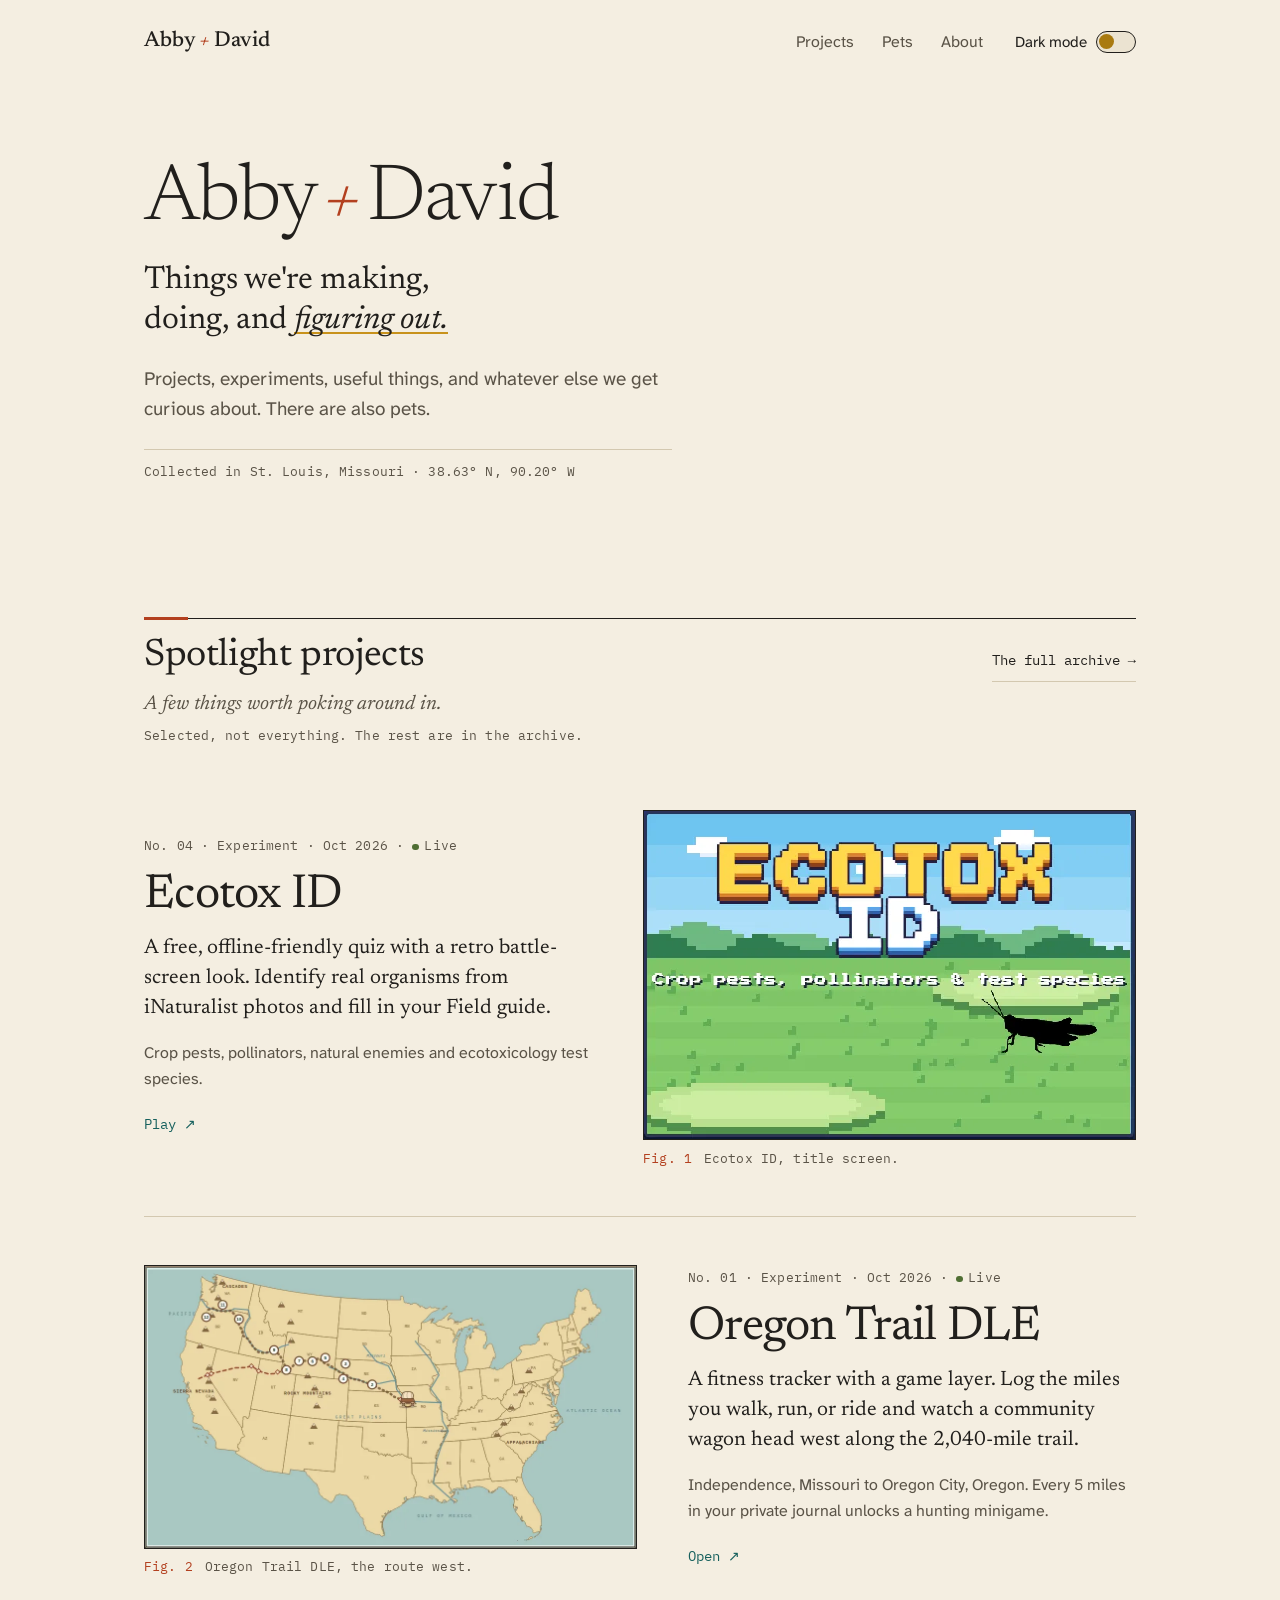
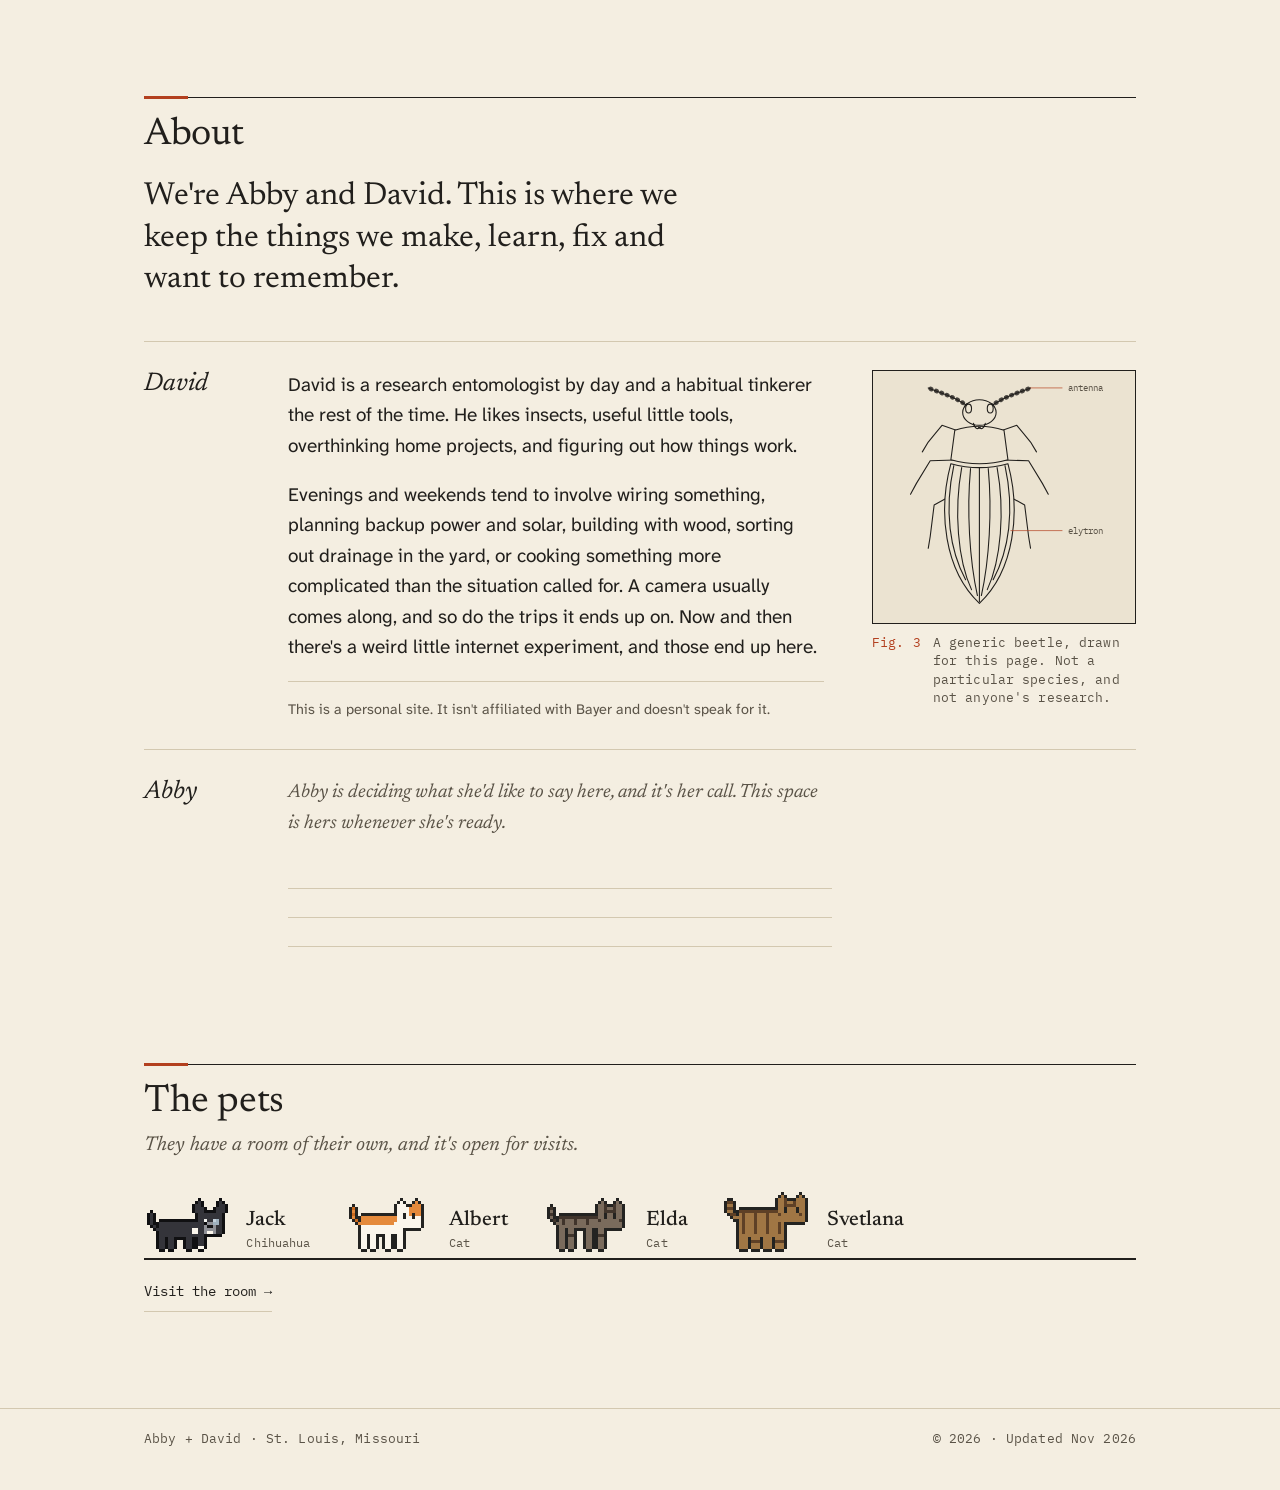
==== commit d5ca42a2: "Design identity: editorial type, light/dark theme, expanded About, spotlight projects, pet room deta" ====
--- a/index.html
+++ b/index.html
@@ -3,12 +3,14 @@
 <head>
   <meta charset="utf-8">
   <meta name="viewport" content="width=device-width, initial-scale=1, viewport-fit=cover">
+  <meta name="color-scheme" content="light dark">
+  <script>(function(){var t;try{t=localStorage.getItem("abbydavid-theme")}catch(e){}if(t==="light"||t==="dark")document.documentElement.dataset.theme=t})()</script>
 
   <!-- Page metadata. For a new page, change title, description, canonical, and og:* below. -->
   <title>Abby + David</title>
-  <meta name="description" content="Things we're making, doing, and figuring out. Our little corner of the internet: projects, experiments, useful things, and whatever else we get interested in.">
+  <meta name="description" content="Things we're making, doing, and figuring out. Projects, experiments, useful things, and whatever else we get curious about, from St. Louis.">
   <link rel="canonical" href="https://abbydavid.com/">
-  <meta name="theme-color" content="#f6f1e7">
+  <meta name="theme-color" content="#f4eee1">
 
   <meta property="og:type" content="website">
   <meta property="og:site_name" content="Abby + David">
@@ -25,19 +27,22 @@
   <link rel="icon" href="/assets/favicon.svg" type="image/svg+xml">
   <link rel="apple-touch-icon" href="/assets/apple-touch-icon.png">
 
+  <link rel="preload" href="/assets/fonts/newsreader-latin-wght-normal.woff2" as="font" type="font/woff2" crossorigin>
   <link rel="stylesheet" href="/styles.css">
+  <script src="/theme.js" defer></script>
 </head>
 <body>
   <a class="skip-link" href="#main">Skip to content</a>
 
   <header class="site-header">
     <div class="wrap">
+      <a class="wordmark" href="/" aria-label="Abby + David, home">Abby<span>+</span>David</a>
       <nav class="site-nav" aria-label="Main">
         <ul>
           <li><a href="#projects">Projects</a></li>
           <li><a href="/pets/">Pets</a></li>
           <li><a href="#about">About</a></li>
-          <li><a class="ext" href="https://github.com/revDWD">GitHub ↗</a></li>
+          <li><button class="theme-toggle" type="button" role="switch" aria-checked="false" hidden><span class="label">Dark mode</span><span class="track" aria-hidden="true"></span></button></li>
         </ul>
       </nav>
     </div>
@@ -47,25 +52,24 @@
     <div class="wrap">
 
       <section class="hero" aria-labelledby="hero-title">
-        <h1 id="hero-title">ABBY <span>+</span> DAVID</h1>
+        <h1 id="hero-title">Abby<span class="plus">+</span>David</h1>
         <p class="tagline">Things we're making, doing, and <em>figuring out.</em></p>
-        <p class="intro">Our little corner of the internet. Projects, experiments, useful things, and whatever else we get interested in.</p>
-      </section>
-    </div>
-    <div class="tape" aria-hidden="true"></div>
-
-    <div class="wrap">
-
-      <!-- PROJECTS: a curated selection. Keep this to the favorites/current (2–4 big blocks);
+        <p class="intro">Projects, experiments, useful things, and whatever else we get curious about. There are also pets.</p>
+        <p class="locality mono">Collected in St. Louis, Missouri · 38.63° N, 90.20° W</p>
+      </section>
+
+      <!-- SPOTLIGHT PROJECTS: a curated selection, not the whole collection. Keep to 2–4 big blocks;
            everything else lives in /projects/. To feature a project, copy an <article class="work">.
-           Add class "flip" to put the screenshot on the left. Delete the <figure> if there's no image.
-           Types: TOOL, EXPERIMENT, PROJECT, GUIDE, RECIPE, BUILD, TRIP.
+           Add class "flip" to put the figure on the left. Delete the <figure> if there's no image.
+           Number figures in order (Fig. 1, 2, ...). Types: TOOL, EXPERIMENT, PROJECT, GUIDE, RECIPE, BUILD, TRIP.
            Status: class "status" for live/done, "status concept" for ideas. -->
       <section id="projects" class="section" aria-labelledby="projects-title">
         <div class="section-head">
-          <h2 id="projects-title">Things we've made</h2>
-          <a href="/projects/">All projects →</a>
+          <h2 id="projects-title">Spotlight projects</h2>
+          <a class="more" href="/projects/">The full archive →</a>
         </div>
+        <p class="dek">A few things worth poking around in.</p>
+        <p class="mono dek-note">Selected, not everything. The rest are in the archive.</p>
 
         <article class="work">
           <div>
@@ -73,10 +77,11 @@
             <h3><a class="stretch" href="https://revdwd.github.io/ecotox-id/">Ecotox ID</a></h3>
             <p class="desc">A free, offline-friendly quiz with a retro battle-screen look. Identify real organisms from iNaturalist photos and fill in your Field guide.</p>
             <p class="fine">Crop pests, pollinators, natural enemies and ecotoxicology test species.</p>
-            <span class="go mono" aria-hidden="true">Play ↗</span>
-          </div>
-          <figure class="shot pixel">
-            <img src="/assets/ecotox-id.webp" width="636" height="425" loading="lazy" alt="Ecotox ID title screen: a pixel-art logo over a grassy field with a grasshopper silhouette.">
+            <span class="go" aria-hidden="true">Play <b>↗</b></span>
+          </div>
+          <figure class="fig pixel">
+            <div class="plate"><img src="/assets/ecotox-id.webp" width="636" height="425" loading="lazy" alt="Ecotox ID title screen: a pixel-art logo over a grassy field with a grasshopper silhouette."></div>
+            <figcaption><span class="num mono">Fig. 1</span><span class="mono">Ecotox ID, title screen.</span></figcaption>
           </figure>
         </article>
 
@@ -86,24 +91,14 @@
             <h3><a class="stretch" href="https://revdwd.github.io/oregon-trail-dle/">Oregon Trail DLE</a></h3>
             <p class="desc">A fitness tracker with a game layer. Log the miles you walk, run, or ride and watch a community wagon head west along the 2,040-mile trail.</p>
             <p class="fine">Independence, Missouri to Oregon City, Oregon. Every 5 miles in your private journal unlocks a hunting minigame.</p>
-            <span class="go mono" aria-hidden="true">Open ↗</span>
-          </div>
-          <figure class="shot">
-            <img src="/assets/oregon-trail-dle.webp" width="990" height="568" loading="lazy" alt="Illustrated map of the United States with the Oregon Trail route marked from Missouri to Oregon and a covered wagon near the start.">
+            <span class="go" aria-hidden="true">Open <b>↗</b></span>
+          </div>
+          <figure class="fig">
+            <div class="plate"><img src="/assets/oregon-trail-dle.webp" width="990" height="568" loading="lazy" alt="Illustrated map of the United States with the Oregon Trail route marked from Missouri to Oregon and a covered wagon near the start."></div>
+            <figcaption><span class="num mono">Fig. 2</span><span class="mono">Oregon Trail DLE, the route west.</span></figcaption>
           </figure>
         </article>
 
-      </section>
-
-      <section id="crew" class="section" aria-labelledby="crew-title">
-        <div class="section-head"><h2 id="crew-title">Meet the crew</h2></div>
-        <ul class="crew">
-          <li><span class="px jack" data-pose="stand" aria-hidden="true"></span><span><strong>Jack</strong><span class="mono">Chihuahua</span></span></li>
-          <li><span class="px albert" data-pose="stand" aria-hidden="true"></span><span><strong>Albert</strong><span class="mono">Cat</span></span></li>
-          <li><span class="px elda" data-pose="stand" aria-hidden="true"></span><span><strong>Elda</strong><span class="mono">Cat</span></span></li>
-          <li><span class="px svetlana" data-pose="stand" aria-hidden="true"></span><span><strong>Svetlana</strong><span class="mono">Cat</span></span></li>
-        </ul>
-        <p class="crew-link"><a href="/pets/">Visit the pets →</a></p>
       </section>
 
       <!-- NOTES: not shown until there's a real note. When there is one, add this section
@@ -121,7 +116,76 @@
 
       <section id="about" class="section about" aria-labelledby="about-title">
         <div class="section-head"><h2 id="about-title">About</h2></div>
-        <p>We're Abby and David. This is where we keep the things we make, learn, explore, and want to remember.</p>
+        <p class="lead">We're Abby and David. This is where we keep the things we make, learn, fix and want to remember.</p>
+
+        <div class="profile david">
+          <h3>David</h3>
+          <div class="profile-body">
+            <div>
+              <p>David is a research entomologist by day and a habitual tinkerer the rest of the time. He likes insects, useful little tools, overthinking home projects, and figuring out how things work.</p>
+              <p>Evenings and weekends tend to involve wiring something, planning backup power and solar, building with wood, sorting out drainage in the yard, or cooking something more complicated than the situation called for. A camera usually comes along, and so do the trips it ends up on. Now and then there's a weird little internet experiment, and those end up here.</p>
+              <p class="aside-note">This is a personal site. It isn't affiliated with Bayer and doesn't speak for it.</p>
+            </div>
+            <figure class="fig specimen">
+              <div class="plate">
+                <svg viewBox="0 0 250 240" role="img" aria-label="Line drawing of a beetle seen from above, with the antenna and wing cover labelled.">
+                  <g transform="translate(100 0)" fill="none" stroke="currentColor" stroke-width="1.1" stroke-linecap="round" stroke-linejoin="round">
+                    <g id="beetle-half">
+                      <path d="M12 52 L38 43 L52 60 L58 70"/>
+                      <path d="M16 78 L50 79 L64 102 L70 113"/>
+                      <path d="M17 108 L46 124 L50 156 L52 168"/>
+                      <path d="M7 27 C 22 15, 34 12, 52 5" />
+                      <path d="M7 27 C 22 15, 34 12, 52 5" stroke-width="4.5" stroke-dasharray="0.7 5.2" opacity="0.8"/>
+                      <path d="M-6 41 Q-4 49 1 45"/>
+                      <ellipse cx="12" cy="26" rx="3" ry="4.5"/>
+                    </g>
+                    <use href="#beetle-half" transform="scale(-1 1)"/>
+                    <g fill="var(--paper-deep)">
+                      <ellipse cx="0" cy="30" rx="17" ry="13"/>
+                      <path d="M-25 48 Q0 40 25 48 L29 78 Q0 86 -29 78 Z"/>
+                      <path d="M-29 82 Q0 90 29 82 C 42 130 36 190 0 224 C -36 190 -42 130 -29 82 Z"/>
+                    </g>
+                    <path d="M-6 41 Q-4 49 1 45 M6 41 Q4 49 -1 45" />
+                    <ellipse cx="11" cy="26" rx="3" ry="4.5"/><ellipse cx="-11" cy="26" rx="3" ry="4.5"/>
+                    <path d="M0 86 L0 222"/>
+                    <path d="M9 87 C 13 130 10 180 2 216 M-9 87 C -13 130 -10 180 -2 216"/>
+                    <path d="M18 86 C 26 130 22 180 8 210 M-18 86 C -26 130 -22 180 -8 210"/>
+                    <path d="M26 84 C 36 130 30 170 14 200 M-26 84 C -36 130 -30 170 -14 200"/>
+                    <path class="callout" d="M52 5 L84 5"/>
+                    <path class="callout" d="M32 150 L84 150"/>
+                  </g>
+                  <text x="190" y="8">antenna</text>
+                  <text x="190" y="153">elytron</text>
+                </svg>
+              </div>
+              <figcaption><span class="num mono">Fig. 3</span><span class="mono">A generic beetle, drawn for this page. Not a particular species, and not anyone's research.</span></figcaption>
+            </figure>
+          </div>
+        </div>
+
+        <!-- ABBY'S PROFILE: hers to write. When she's ready, put her paragraphs above .blank (add a
+             figure with .profile-body like David's if she wants one), then delete .blank and .waiting. -->
+        <div class="profile abby">
+          <h3>Abby</h3>
+          <div class="profile-body">
+            <div>
+              <p class="waiting">Abby is deciding what she'd like to say here, and it's her call. This space is hers whenever she's ready.</p>
+              <div class="blank" aria-hidden="true"></div>
+            </div>
+          </div>
+        </div>
+      </section>
+
+      <section id="crew" class="section" aria-labelledby="crew-title">
+        <div class="section-head"><h2 id="crew-title">The pets</h2></div>
+        <p class="dek">They have a room of their own, and it's open for visits.</p>
+        <ul class="crew">
+          <li><span class="px jack" data-pose="stand" aria-hidden="true"></span><span><strong>Jack</strong><span class="mono">Chihuahua</span></span></li>
+          <li><span class="px albert" data-pose="stand" aria-hidden="true"></span><span><strong>Albert</strong><span class="mono">Cat</span></span></li>
+          <li><span class="px elda" data-pose="stand" aria-hidden="true"></span><span><strong>Elda</strong><span class="mono">Cat</span></span></li>
+          <li><span class="px svetlana" data-pose="stand" aria-hidden="true"></span><span><strong>Svetlana</strong><span class="mono">Cat</span></span></li>
+        </ul>
+        <p class="crew-link"><a href="/pets/">Visit the room →</a></p>
       </section>
 
     </div>
@@ -130,7 +194,7 @@
   <footer class="site-footer mono">
     <div class="wrap">
       <p>Abby + David · St. Louis, Missouri</p>
-      <p>© 2026 · Updated Nov 2026 · <a href="https://github.com/revDWD">GitHub</a></p>
+      <p>© 2026 · Updated Nov 2026</p>
     </div>
   </footer>
 </body>
--- a/styles.css
+++ b/styles.css
@@ -1,35 +1,94 @@
 /* ==========================================================
-   abbydavid.com — styles
-   Colors and fonts live in the :root block. Everything else
-   is grouped by section, in page order.
+   abbydavid.com: styles
+   Tokens (colors, fonts) live at the top. Everything else is
+   grouped by section, in page order. Fonts: see assets/fonts/.
    ========================================================== */
 
+@font-face {
+  font-family: "Newsreader";
+  src: url("/assets/fonts/newsreader-latin-wght-normal.woff2") format("woff2");
+  font-weight: 200 800; font-style: normal; font-display: swap;
+}
+@font-face {
+  font-family: "Newsreader";
+  src: url("/assets/fonts/newsreader-latin-wght-italic.woff2") format("woff2");
+  font-weight: 200 800; font-style: italic; font-display: swap;
+}
+@font-face {
+  font-family: "Atkinson Hyperlegible Next";
+  src: url("/assets/fonts/atkinson-hyperlegible-next-latin-wght-normal.woff2") format("woff2");
+  font-weight: 200 800; font-style: normal; font-display: swap;
+}
+@font-face {
+  font-family: "IBM Plex Mono";
+  src: url("/assets/fonts/ibm-plex-mono-latin-400-normal.woff2") format("woff2");
+  font-weight: 400; font-style: normal; font-display: swap;
+}
+
 :root {
-  /* Core: warm page, raised surface, strong ink, softer ink */
-  --paper: #f6f1e7;
-  --paper-deep: #efe8d9;
-  --surface: #fffcf5;
-  --ink: #232321;
-  --muted: #5f594e;           /* 6.2:1 on paper */
-  --rule: #d9d0bd;
-
-  /* Primary accent: deep teal (links, active states, focus). 5.6:1 on paper. */
-  --accent: #1d6a67;
-  --accent-soft: #d5e8e3;
-
-  /* Supporting colors: small doses only (labels, rules, project and pet details) */
-  --coral: #c2492f;           /* 4.6:1 on paper: ok for small text */
-  --gold: #e3a82b;
-  --moss: #5b7d3a;
-  --violet: #77599b;
-  --focus: #1d6a67;
-
-  --serif: "Iowan Old Style", "Palatino Linotype", Palatino, Georgia, serif;
-  --sans: system-ui, -apple-system, "Segoe UI", Roboto, sans-serif;
-  --mono: ui-monospace, "SF Mono", Menlo, Consolas, monospace;
+  color-scheme: light;
+
+  /* Light: warm paper, deep ink, teal. Text pairs are all 4.5:1 or better on --paper. */
+  --paper: #f4eee1;
+  --paper-deep: #ebe3d1;
+  --surface: #fbf7ee;
+  --ink: #211f1c;
+  --muted: #5a5347;
+  --rule: #d3c8b0;
+  --edge: #211f1c;            /* strong borders */
+
+  --accent: #16605d;          /* links, focus, active */
+  --accent-soft: #d3e6e0;
+  --coral: #b3401f;
+  --gold: #c8921b;            /* decoration and highlights */
+  --moss: #4f6e33;
+  --highlight: #f0d58a;       /* text selection */
+  --halo: transparent;
+
+  --serif: "Newsreader", "Iowan Old Style", "Palatino Linotype", Palatino, Georgia, serif;
+  --sans: "Atkinson Hyperlegible Next", system-ui, -apple-system, "Segoe UI", Roboto, sans-serif;
+  --mono: "IBM Plex Mono", ui-monospace, "SF Mono", Menlo, Consolas, monospace;
 
   --wrap: 62rem;
   --gutter: clamp(1.25rem, 4vw, 2.5rem);
+}
+
+/* Dark: the same paper at night. Warm ink instead of black, soft off-white text, muted teal. */
+@media (prefers-color-scheme: dark) {
+  :root:not([data-theme="light"]) {
+    color-scheme: dark;
+    --paper: #181512;
+    --paper-deep: #1f1b17;
+    --surface: #25211c;
+    --ink: #ece4d4;
+    --muted: #b3a892;
+    --rule: #3a342b;
+    --edge: #8a806d;
+    --accent: #78c4bc;
+    --accent-soft: #1f3b39;
+    --coral: #e68e72;
+    --gold: #d8a840;
+    --moss: #9db97b;
+    --highlight: #5a4713;
+    --halo: #d9cfba;
+  }
+}
+:root[data-theme="dark"] {
+  color-scheme: dark;
+  --paper: #181512;
+  --paper-deep: #1f1b17;
+  --surface: #25211c;
+  --ink: #ece4d4;
+  --muted: #b3a892;
+  --rule: #3a342b;
+  --edge: #8a806d;
+  --accent: #78c4bc;
+  --accent-soft: #1f3b39;
+  --coral: #e68e72;
+  --gold: #d8a840;
+  --moss: #9db97b;
+  --highlight: #5a4713;
+  --halo: #d9cfba;
 }
 
 *, *::before, *::after { box-sizing: border-box; }
@@ -47,176 +106,195 @@
   -webkit-font-smoothing: antialiased;
 }
 
-a { color: inherit; text-decoration-color: var(--accent); text-underline-offset: 0.2em; }
-a:hover { color: var(--accent); }
-:focus-visible { outline: 3px solid var(--focus); outline-offset: 3px; }
-::selection { background: var(--gold); color: var(--ink); }
+:focus-visible { outline: 3px solid var(--accent); outline-offset: 3px; border-radius: 2px; }
+::selection { background: var(--highlight); color: var(--ink); }
+
+/* Links: a fine underline that draws in from the left on hover or focus */
+a {
+  color: inherit;
+  text-decoration: none;
+  background: linear-gradient(var(--accent), var(--accent)) left bottom / 0% 1px no-repeat,
+              linear-gradient(var(--rule), var(--rule)) left bottom / 100% 1px no-repeat;
+  padding-bottom: 0.08em;
+  transition: background-size 0.3s ease, color 0.2s ease;
+}
+a:hover, a:focus-visible { color: var(--accent); background-size: 100% 1px, 100% 1px; }
 
 .wrap {
   width: min(100% - 2 * var(--gutter), var(--wrap));
   margin-inline: auto;
 }
 
+/* Small metadata: catalogue numbers, dates, captions. Sentence case, not shouty. */
 .mono {
   font-family: var(--mono);
-  font-size: 0.78rem;
-  letter-spacing: 0.04em;
-  text-transform: uppercase;
+  font-size: 0.8rem;
+  letter-spacing: 0.01em;
   color: var(--muted);
 }
 
 .skip-link {
   position: absolute; left: 1rem; top: -4rem; z-index: 10;
-  background: var(--ink); color: var(--paper); padding: 0.5rem 1rem;
+  background: var(--ink); color: var(--paper); padding: 0.5rem 1rem; background-image: none;
 }
 .skip-link:focus { top: 1rem; color: var(--paper); }
 
 /* ---------- Header ---------- */
-.site-header { padding: 1.5rem 0 0; }
-.site-header .wrap { display: flex; justify-content: space-between; align-items: center; gap: 1rem; }
-
-.wordmark { display: inline-flex; align-items: center; min-height: 2.75rem; font-family: var(--mono); font-size: 0.9rem; font-weight: 600; letter-spacing: 0.12em; text-decoration: none; }
-.wordmark:hover { color: var(--ink); }
-.wordmark span { color: var(--coral); }
+.site-header { padding: 1.25rem 0 0; }
+.site-header .wrap { display: flex; justify-content: space-between; align-items: center; gap: 0.25rem 1rem; flex-wrap: wrap; }
+
+.wordmark {
+  display: inline-flex; align-items: center; min-height: 2.75rem;
+  font-family: var(--serif); font-size: 1.35rem; font-weight: 500; letter-spacing: -0.005em;
+  background-image: none;
+}
+.wordmark:hover, .wordmark:focus-visible { color: var(--ink); }
+.wordmark span { color: var(--coral); font-style: italic; font-weight: 400; margin-inline: 0.18em; }
 
 .site-nav { margin-left: auto; margin-right: -0.5rem; }
-.site-nav ul { display: flex; gap: clamp(0.25rem, 2vw, 1rem); list-style: none; margin: 0; padding: 0; }
-.site-nav a {
+.site-nav ul { display: flex; flex-wrap: wrap; align-items: center; gap: 0 clamp(0.15rem, 1.5vw, 0.75rem); list-style: none; margin: 0; padding: 0; }
+.site-nav a, .theme-toggle { white-space: nowrap; }
+.site-nav li > a {
   display: inline-flex; align-items: center; min-height: 2.75rem; padding-inline: 0.5rem;
-  font-size: 1rem; text-decoration: none; color: var(--muted);
-}
-.site-nav a[aria-current="page"] { color: var(--ink); text-decoration: underline; text-decoration-color: var(--coral); text-decoration-thickness: 2px; text-underline-offset: 0.35em; }
-.site-nav a:hover { color: var(--accent); text-decoration: underline; text-decoration-color: var(--accent); }
-.site-nav .ext { font-family: var(--mono); font-size: 0.8rem; }
+  font-size: 1rem; color: var(--muted); background-image: none; position: relative;
+}
+/* the nav underline is a short rule that stretches on hover; the current page keeps a coral one */
+.site-nav li > a::after {
+  content: ""; position: absolute; left: 0.5rem; right: 0.5rem; bottom: 0.55rem; height: 1px;
+  background: var(--accent); transform: scaleX(0); transform-origin: left; transition: transform 0.3s ease;
+}
+.site-nav li > a:hover, .site-nav li > a:focus-visible { color: var(--ink); }
+.site-nav li > a:hover::after, .site-nav li > a:focus-visible::after { transform: scaleX(1); }
+.site-nav a[aria-current="page"] { color: var(--ink); }
+.site-nav a[aria-current="page"]::after { transform: scaleX(1); background: var(--coral); height: 2px; }
+
+/* Theme toggle: a real switch button. Label stays "Dark mode"; its state is announced via aria-checked. */
+.theme-toggle {
+  display: inline-flex; align-items: center; gap: 0.55rem;
+  min-height: 2.75rem; padding: 0 0.5rem; margin-left: 0.25rem;
+  font: inherit; font-size: 0.95rem; color: var(--ink); background: none; border: 0; cursor: pointer;
+  touch-action: manipulation; -webkit-tap-highlight-color: transparent;
+}
+.theme-toggle .track {
+  position: relative; flex: none; width: 2.5rem; height: 1.4rem; border: 1.5px solid var(--edge); border-radius: 1rem;
+  background: var(--paper-deep); transition: background-color 0.25s ease;
+}
+.theme-toggle .track::after {
+  content: ""; position: absolute; top: 2px; left: 2px; width: calc(1.4rem - 7px); height: calc(1.4rem - 7px); border-radius: 50%;
+  background: #a97a10; transition: transform 0.25s ease, background-color 0.25s ease;
+}
+.theme-toggle[aria-checked="true"] .track { background: var(--accent-soft); }
+.theme-toggle[aria-checked="true"] .track::after { transform: translateX(1.1rem); background: var(--ink); }
+.theme-toggle:hover .label { color: var(--accent); }
 
 /* ---------- Hero ---------- */
-.hero { padding: clamp(3.5rem, 9vw, 6.5rem) 0 clamp(2.5rem, 6vw, 4rem); }
+.hero { padding: clamp(3rem, 8vw, 6rem) 0 clamp(2.5rem, 6vw, 4rem); }
 .hero h1 {
-  font-family: var(--mono);
-  font-weight: 600;
-  font-size: 0.85rem;
-  letter-spacing: 0.12em;
-  margin: 0 0 1.25rem;
-}
-.hero h1 span { color: var(--coral); }
+  font-family: var(--serif); font-weight: 300; font-size: clamp(2.75rem, 1.6rem + 5vw, 5rem);
+  line-height: 1; letter-spacing: -0.02em; margin: 0 0 1.25rem;
+}
+.hero h1 .plus { color: var(--coral); font-style: italic; font-weight: 300; margin-inline: 0.06em; }
 .hero .tagline {
-  font-family: var(--serif);
-  font-weight: 400;
-  font-size: clamp(2.125rem, 1.2rem + 3.6vw, 3.75rem);
-  line-height: 1.08;
-  letter-spacing: -0.015em;
-  max-width: 18ch;
-  text-wrap: balance;
-  margin: 0 0 1.25rem;
-}
-.hero .intro { max-width: 34rem; color: var(--muted); margin: 0; text-wrap: pretty; }
-/* the one memorable moment: a hand-drawn gold underline under the last words */
-.hero .tagline em {
-  font-style: normal;
-  background: linear-gradient(transparent 82%, var(--gold) 82% 92%, transparent 92%);
-  padding-inline: 0.05em;
-}
-
-/* A thin measuring-tape edge — the one nod to the workshop */
-.tape {
-  height: 9px;
-  background:
-    repeating-linear-gradient(90deg, var(--rule) 0 1px, transparent 1px 10px) bottom / 100% 5px no-repeat,
-    repeating-linear-gradient(90deg, var(--ink) 0 1px, transparent 1px 50px) bottom / 100% 9px no-repeat;
-}
+  font-family: var(--serif); font-size: clamp(1.4rem, 1.1rem + 1.2vw, 2rem); line-height: 1.25;
+  max-width: 24ch; text-wrap: balance; margin: 0 0 1.5rem; font-weight: 400;
+}
+.hero .tagline em { font-style: italic; background: linear-gradient(transparent 88%, var(--gold) 88% 94%, transparent 94%); }
+.hero .intro { max-width: 33rem; color: var(--muted); margin: 0 0 1.5rem; text-wrap: pretty; }
+/* a collector's locality label, the one scientific wink in the hero */
+.locality { margin: 0; padding-top: 0.75rem; border-top: 1px solid var(--rule); max-width: 33rem; }
 
 /* ---------- Section heads ---------- */
-.section { padding: clamp(2.5rem, 6vw, 4rem) 0 0; }
+.section { padding: clamp(2.75rem, 6vw, 4.5rem) 0 0; }
 .section-head {
-  display: flex; justify-content: space-between; align-items: baseline; gap: 1rem;
-  margin-bottom: 1.5rem;
-}
-.section-head h2 { margin: 0; }
+  position: relative; display: flex; justify-content: space-between; align-items: baseline; flex-wrap: wrap; gap: 0.25rem 1.5rem;
+  padding-top: 1rem; border-top: 1px solid var(--edge); margin-bottom: 0.5rem;
+}
+/* a short coral segment sits on the rule, like a bookmark ribbon */
+.section-head::before { content: ""; position: absolute; left: 0; top: -2px; width: 2.75rem; height: 3px; background: var(--coral); }
+.section-head h2, .page-title {
+  font-family: var(--serif); font-weight: 400; font-size: clamp(1.75rem, 1.3rem + 1.6vw, 2.4rem);
+  line-height: 1.1; letter-spacing: -0.01em; margin: 0;
+}
 .section-head a, .crew-link a, .site-footer a { display: inline-block; padding-block: 0.6rem; }
-.section-head a { font-family: var(--mono); font-size: 0.85rem; letter-spacing: 0.04em; }
-
-/* ---------- Projects ----------
-   Homepage: a few <article class="work"> blocks (text + screenshot, sides alternate
-   with class "flip"). The full list on /projects/ uses <ol class="entries">. */
+.section-head .more { font-family: var(--mono); font-size: 0.85rem; }
+.dek { font-family: var(--serif); font-style: italic; font-size: 1.25rem; line-height: 1.4; color: var(--muted); margin: 0 0 0.5rem; max-width: 34rem; }
+.dek-note { margin: 0 0 1rem; }
+
+/* ---------- Spotlight projects ----------
+   Homepage: a few <article class="work"> blocks (text + figure; "flip" swaps the sides).
+   The full list on /projects/ uses <ol class="entries">. */
 .work {
   position: relative;
   display: grid;
-  grid-template-columns: 1fr 1fr;
+  grid-template-columns: minmax(0, 1fr) minmax(0, 1.1fr);
   gap: clamp(1.5rem, 4vw, 3.5rem);
   align-items: center;
   padding: clamp(1.75rem, 4vw, 3rem) 0;
-  border-top: 1px solid var(--rule);
-}
-.work:first-of-type { border-top: 2px solid var(--ink); }
-.work.flip .shot { order: -1; }
-.work .meta { margin: 0 0 1rem; }
+}
+.work.flip { grid-template-columns: minmax(0, 1.1fr) minmax(0, 1fr); }
+.work + .work { border-top: 1px solid var(--rule); }
+.work.flip .fig { order: -1; }
+.work .meta { margin: 0 0 0.9rem; }
 .work h3 {
-  font-family: var(--serif);
-  font-weight: 400;
-  font-size: clamp(2rem, 1rem + 3.6vw, 3.25rem);
-  line-height: 1.05;
-  letter-spacing: -0.015em;
-  margin: 0 0 0.75rem;
+  font-family: var(--serif); font-weight: 400; font-size: clamp(2rem, 1.2rem + 3vw, 3rem);
+  line-height: 1.05; letter-spacing: -0.015em; margin: 0 0 0.75rem;
 }
 .work p.desc { font-family: var(--serif); font-size: clamp(1.15rem, 1.05rem + 0.4vw, 1.3rem); line-height: 1.45; margin: 0 0 1rem; max-width: 30rem; }
-.work .fine { color: var(--muted); font-size: 1rem; margin: 0 0 1.25rem; max-width: 30rem; }
-
-/* Screenshot sits slightly off-kilter, like it was pinned there; it straightens on hover */
-.shot {
-  margin: 0;
-  background: var(--paper-deep);
-  border: 1px solid var(--ink);
-  box-shadow: 6px 6px 0 var(--accent-soft);
-  transform: rotate(-0.8deg);
-  transition: transform 0.3s ease, box-shadow 0.3s ease;
-}
-.work.flip .shot { transform: rotate(0.8deg); }
-.shot img { display: block; width: 100%; height: auto; }
-.shot.pixel img { image-rendering: pixelated; }
-.work:focus-within .shot { transform: rotate(0deg); box-shadow: 10px 10px 0 var(--accent-soft); }
-@media (hover: hover) { .work:hover .shot { transform: rotate(0deg); box-shadow: 10px 10px 0 var(--accent-soft); } }
-.work:focus-within { outline: 3px solid var(--focus); outline-offset: 4px; }
+.work .fine { color: var(--muted); font-size: 1rem; margin: 0 0 1rem; max-width: 30rem; }
+
+/* Figures: a hairline frame and a specimen-style caption */
+.fig { margin: 0; }
+.fig .plate { border: 1px solid var(--edge); background: var(--paper-deep); transition: border-color 0.25s ease; }
+.fig img { display: block; width: 100%; height: auto; }
+.fig.pixel img { image-rendering: pixelated; }
+.fig figcaption { margin-top: 0.6rem; display: flex; gap: 0.75rem; font-size: 0.8rem; line-height: 1.45; }
+.fig .num { flex: none; color: var(--coral); font-family: var(--mono); transition: letter-spacing 0.25s ease; }
+.work:hover .plate, .work:focus-within .plate { border-color: var(--accent); }
+.work:hover .num, .work:focus-within .num { letter-spacing: 0.06em; }
+
+/* A fine accent rule slides across the top of a project when you point at it */
+.work::before { content: ""; position: absolute; left: 0; right: 0; top: -1px; height: 2px; background: var(--accent); transform: scaleX(0); transform-origin: left; transition: transform 0.45s ease; }
+.work:hover::before, .work:focus-within::before { transform: scaleX(1); }
+.work:focus-within { outline: 3px solid var(--accent); outline-offset: 4px; }
 .work .stretch:focus-visible { outline: none; }
 
-
-/* Tablet portrait and down: stack, with the picture under the text so neither side
-   is squeezed. Two columns return once there is real room. */
+.go { display: inline-block; font-family: var(--mono); font-size: 0.85rem; color: var(--accent); padding-block: 0.4rem; }
+.go b { font-weight: 400; display: inline-block; transition: transform 0.25s ease; }
+.work:hover .go b, .entry:hover .go b { transform: translate(2px, -2px); }
+
+/* Tablet portrait and down: stack, with the picture under the text so neither side is squeezed. */
 @media (max-width: 56rem) {
-  .work { grid-template-columns: 1fr; gap: 1.5rem; }
-  .work.flip .shot { order: 0; margin-inline-start: auto; }
-  .shot { width: min(100%, 36rem); }
+  .work, .work.flip { grid-template-columns: 1fr; gap: 1.5rem; }
+  .work.flip .fig { order: 0; }
+  .fig { width: min(100%, 36rem); }
 }
 
 .entries { list-style: none; margin: 0; padding: 0; }
 .entry {
   position: relative;
   display: grid;
-  grid-template-columns: 13rem 1fr auto;
+  grid-template-columns: 11rem 1fr auto;
   gap: 0.25rem 1.5rem;
   align-items: baseline;
-  padding: 1.25rem 0;
+  padding: 1.4rem 0;
   border-bottom: 1px solid var(--rule);
-  transition: background-color 0.2s, padding 0.2s;
-}
-.entry h3 { font-family: var(--serif); font-weight: 400; font-size: 1.5rem; line-height: 1.2; margin: 0; }
-.entry p { margin: 0.2rem 0 0; color: var(--muted); max-width: 34rem; font-size: 0.98rem; }
-.entry .meta { line-height: 1.6; }
+}
+.entry::before { content: ""; position: absolute; left: 0; right: 0; bottom: -1px; height: 1px; background: var(--accent); transform: scaleX(0); transform-origin: left; transition: transform 0.4s ease; }
+.entry:hover::before, .entry:focus-within::before { transform: scaleX(1); }
+.entry h3 { font-family: var(--serif); font-weight: 400; font-size: 1.6rem; line-height: 1.2; margin: 0; }
+.entry p { margin: 0.2rem 0 0; color: var(--muted); max-width: 34rem; font-size: 1rem; }
+.entry p.meta { font-size: 0.8rem; line-height: 1.6; margin: 0; color: var(--muted); }
+.entry:focus-within { outline: 3px solid var(--accent); outline-offset: 2px; }
 
 /* Whole row is clickable through the title link */
-.stretch { text-decoration: none; }
+.stretch { background-image: none; }
 .stretch::after { content: ""; position: absolute; inset: 0; }
-.stretch:hover { color: inherit; }
-
-.go { font-family: var(--mono); color: var(--accent); padding-block: 0.6rem; transition: transform 0.2s; display: inline-block; }
-.entry:hover { background: var(--paper-deep); }
-.entry:hover { padding-inline: 0.75rem; }
-.entry:hover .go, .work:hover .go { transform: translateX(4px); }
-.entry:focus-within { outline: 3px solid var(--focus); outline-offset: 2px; }
+.stretch:hover, .stretch:focus-visible { color: var(--accent); }
 .stretch:focus-visible { outline: none; }
 
-/* Status labels: a small dot + word */
+/* Status: a small dot + word */
 .status::before {
-  content: ""; display: inline-block; width: 0.5em; height: 0.5em; margin-right: 0.5em;
+  content: ""; display: inline-block; width: 0.5em; height: 0.5em; margin-right: 0.45em;
   border-radius: 50%; background: var(--moss);
 }
 .status.concept::before { background: transparent; border: 1px solid var(--muted); }
@@ -224,28 +302,68 @@
 @media (max-width: 48rem) {
   .entry { grid-template-columns: 1fr auto; }
   .entry .meta { grid-column: 1 / -1; }
-  .entry:hover { padding-inline: 0; }
 }
 
 /* ---------- Notes (kept quiet on purpose) ---------- */
 .notes-quiet { color: var(--muted); margin: 0; max-width: 34rem; }
 .notes { list-style: none; margin: 0; padding: 0; }
-.note { display: grid; grid-template-columns: 13rem 1fr; gap: 0.25rem 1.5rem; padding: 0.9rem 0; border-top: 1px solid var(--rule); }
-.note h3 { font-size: 1.05rem; font-weight: 600; margin: 0; }
+.note { display: grid; grid-template-columns: 11rem 1fr; gap: 0.25rem 1.5rem; padding: 0.9rem 0; border-top: 1px solid var(--rule); }
+.note h3 { font-family: var(--serif); font-size: 1.25rem; font-weight: 400; margin: 0; }
 .note p { margin: 0.2rem 0 0; color: var(--muted); font-size: 0.95rem; }
 @media (max-width: 40rem) { .note { grid-template-columns: 1fr; } }
 
+/* ---------- Pets on the homepage ----------
+   The four of them stand on a single ground line. */
+.crew { list-style: none; margin: 1.5rem 0 0; padding: 0 0 0.35rem; display: flex; flex-wrap: wrap; gap: 0.5rem 2.25rem; border-bottom: 2px solid var(--edge); }
+.crew li { display: flex; align-items: flex-end; gap: 0.4rem; }
+.crew .px { --u: 3; margin-bottom: -0.2rem;
+  /* dark mode only: a thin light halo keeps the dark sprites readable */
+  filter: drop-shadow(1.5px 0 0 var(--halo)) drop-shadow(-1.5px 0 0 var(--halo)) drop-shadow(0 1.5px 0 var(--halo)) drop-shadow(0 -1.5px 0 var(--halo)); }
+.crew li:nth-child(2) .px { --d: -1.5s; }
+.crew li:nth-child(3) .px { --d: -3s; }
+.crew li:nth-child(4) .px { --d: -4.5s; }
+.crew strong { display: block; font-family: var(--serif); font-weight: 500; font-size: 1.3rem; line-height: 1.1; }
+.crew .mono { display: block; font-size: 0.75rem; }
+.crew-link { margin: 0.75rem 0 0; font-family: var(--mono); font-size: 0.85rem; }
+
 /* ---------- About ---------- */
-.about p {
-  font-family: var(--serif);
-  font-size: clamp(1.3rem, 3vw, 1.65rem);
-  line-height: 1.4;
-  max-width: 32rem;
-  margin: 0;
-}
+.about .lead { font-family: var(--serif); font-size: clamp(1.45rem, 1.1rem + 1.5vw, 2rem); line-height: 1.3; max-width: 36rem; margin: 1.25rem 0 2.5rem; text-wrap: pretty; }
+
+/* Each person gets a marginal name and a column of text; David's has a figure, Abby's is left open. */
+.profile { display: grid; grid-template-columns: 7.5rem minmax(0, 1fr); gap: 0.5rem 1.5rem; padding: 1.75rem 0; border-top: 1px solid var(--rule); }
+.profile h3 { font-family: var(--serif); font-style: italic; font-weight: 400; font-size: 1.6rem; line-height: 1.1; margin: 0; }
+.profile-body { display: grid; grid-template-columns: minmax(0, 1fr) minmax(12rem, 16.5rem); gap: 1.5rem clamp(1.5rem, 4vw, 3rem); align-items: start; }
+.profile p { margin: 0 0 1em; max-width: 34rem; text-wrap: pretty; }
+.profile p:last-child { margin-bottom: 0; }
+
+.profile.abby .profile-body { display: block; }
+/* Ruled lines, waiting for her words. Add her paragraphs above .blank, then delete .blank. */
+.blank { height: 6.5rem; margin-top: 1.25rem; max-width: 34rem; background: repeating-linear-gradient(transparent 0 1.75rem, var(--rule) 1.75rem calc(1.75rem + 1px)); }
+.abby .waiting { font-family: var(--serif); font-style: italic; font-size: 1.2rem; color: var(--muted); }
+
+.aside-note { border-top: 1px solid var(--rule); padding-top: 1rem; max-width: 34rem; color: var(--muted); font-size: 0.9rem; margin: 0; }
+
+.specimen svg { display: block; width: 100%; height: auto; color: var(--ink); }
+.specimen .plate { padding: 0.75rem 0.5rem 0.25rem; }
+.specimen svg text { font-family: var(--mono); font-size: 9px; fill: var(--muted); stroke: none; }
+.specimen .callout { stroke: var(--coral); stroke-width: 0.7; fill: none; }
+.specimen figcaption { transition: color 0.2s; }
+.specimen:hover .num { letter-spacing: 0.06em; }
+.specimen:hover .callout { stroke-width: 1.2; }
+
+@media (max-width: 56rem) {
+  .profile { grid-template-columns: 1fr; padding: 1.5rem 0; }
+  .profile-body { grid-template-columns: 1fr; }
+  .specimen { width: min(100%, 22rem); }
+}
+
+/* ---------- Pages with a plain title (projects, 404) ---------- */
+.page-head { padding: clamp(2.5rem, 6vw, 4.5rem) 0 1.25rem; }
+.page-title { font-size: clamp(2.25rem, 1.5rem + 3.5vw, 3.75rem); font-weight: 300; letter-spacing: -0.02em; margin: 0 0 0.75rem; }
+.back { display: inline-block; font-family: var(--mono); font-size: 0.85rem; padding-block: 0.6rem; }
 
 /* ---------- Footer ---------- */
-.site-footer { margin-top: clamp(3.5rem, 8vw, 6rem); padding: 1.5rem 0 2.5rem; border-top: 1px solid var(--rule); }
+.site-footer { margin-top: clamp(3.5rem, 8vw, 6rem); padding: 1.25rem 0 2.5rem; border-top: 1px solid var(--rule); }
 .site-footer .wrap { display: flex; flex-wrap: wrap; justify-content: space-between; gap: 0.5rem 1.5rem; }
 .site-footer p { margin: 0; }
 .site-footer a { color: inherit; }
@@ -253,17 +371,14 @@
 /* ---------- Article pages (future projects / notes) ----------
    Wrap a post in <article class="prose">. */
 .prose { max-width: 38rem; padding-top: 3rem; }
-.prose h1 { font-family: var(--serif); font-weight: 400; font-size: clamp(2rem, 6vw, 3rem); line-height: 1.1; }
-.prose h2 { font-family: var(--serif); font-weight: 400; margin-top: 2.5rem; }
+.prose h1 { font-family: var(--serif); font-weight: 300; font-size: clamp(2rem, 6vw, 3rem); line-height: 1.1; }
+.prose h2 { font-family: var(--serif); font-weight: 400; margin-top: 2.5rem; font-size: 1.6rem; }
 .prose img { max-width: 100%; height: auto; }
 .disclosure { font-size: 0.9rem; color: var(--muted); border-left: 2px solid var(--accent); padding-left: 1rem; }
 
-h2 { font-family: var(--mono); font-size: 0.8rem; font-weight: 600; letter-spacing: 0.12em; text-transform: uppercase; }
-.prose h2 { font-size: 1.5rem; letter-spacing: normal; text-transform: none; }
-
 @media (prefers-reduced-motion: reduce) {
   html { scroll-behavior: auto; }
-  * { transition: none !important; }
+  *, *::before, *::after { transition: none !important; }
 }
 
 /* ---------- Pixel pets (shared) ----------
@@ -303,20 +418,7 @@
   50%, 100% { background-position: calc(var(--u) * -64px) calc(var(--u) * -24px * var(--r)); }
 }
 
-/* ---------- Meet the crew (homepage) ---------- */
-.crew { list-style: none; margin: 0; padding: 0; display: flex; flex-wrap: wrap; gap: 0.5rem 2rem; }
-.crew li { display: flex; align-items: flex-end; gap: 0.4rem; }
-.crew .px { --u: 3; }
-.crew li:nth-child(2) .px { --d: -1.5s; }
-.crew li:nth-child(3) .px { --d: -3s; }
-.crew li:nth-child(4) .px { --d: -4.5s; }
-.crew strong { display: block; font-family: var(--serif); font-weight: 400; font-size: 1.25rem; line-height: 1.1; }
-.crew .mono { display: block; font-size: 0.7rem; }
-.crew-link { margin: 1.5rem 0 0; font-family: var(--mono); font-size: 0.85rem; }
 @media (prefers-reduced-motion: reduce) { .px { animation: none !important; } }
 
 [hidden] { display: none !important; }
 
-.wordmark, .site-nav a { white-space: nowrap; }
-.site-header .wrap { flex-wrap: wrap; row-gap: 0.5rem; }
-@media (max-width: 30rem) { .site-nav ul { gap: 1rem; } }
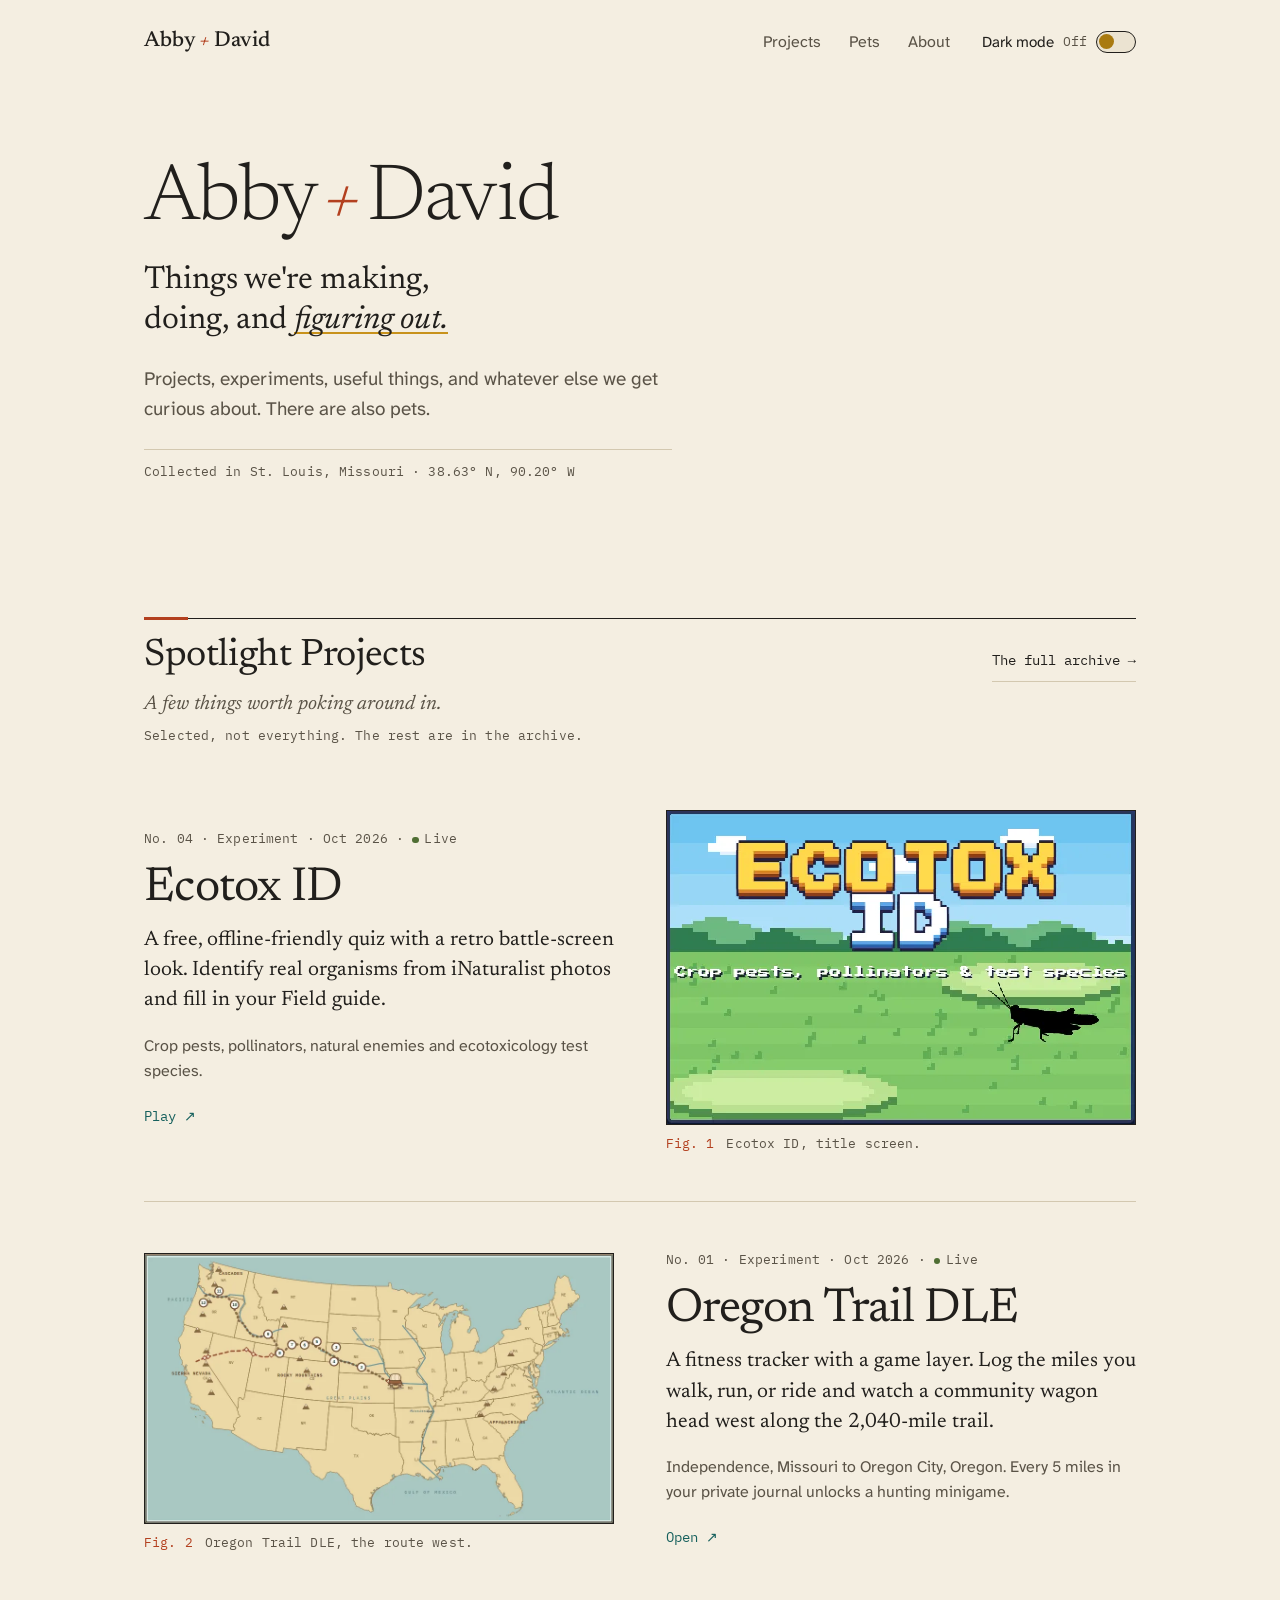
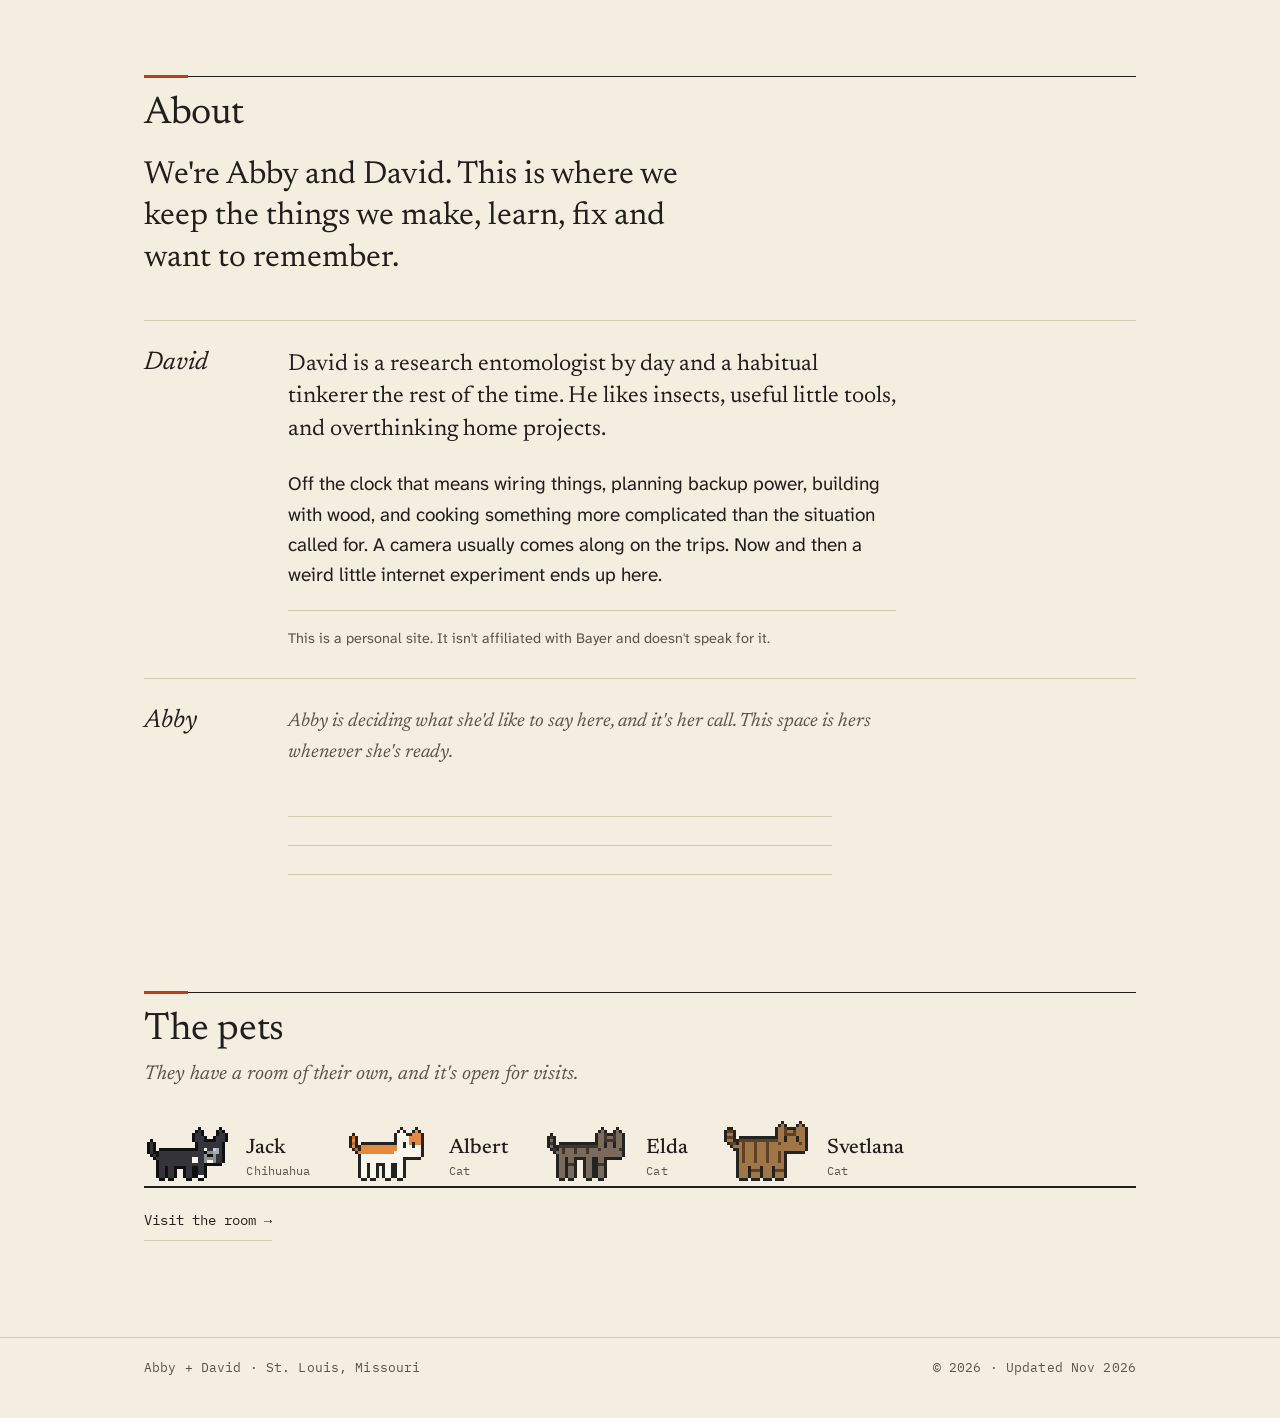
==== commit f34a7134: "Corrective pass: robust theme init, equal-column projects, remove beetle, tighter About, title-case " ====
--- a/index.html
+++ b/index.html
@@ -4,7 +4,7 @@
   <meta charset="utf-8">
   <meta name="viewport" content="width=device-width, initial-scale=1, viewport-fit=cover">
   <meta name="color-scheme" content="light dark">
-  <script>(function(){var t;try{t=localStorage.getItem("abbydavid-theme")}catch(e){}if(t==="light"||t==="dark")document.documentElement.dataset.theme=t})()</script>
+  <script>(function(){var d=document.documentElement,t;try{t=localStorage.getItem("abbydavid-theme")}catch(e){}if(t!=="light"&&t!=="dark")t=window.matchMedia&&window.matchMedia("(prefers-color-scheme: dark)").matches?"dark":"light";d.setAttribute("data-theme",t);d.style.colorScheme=t})()</script>
 
   <!-- Page metadata. For a new page, change title, description, canonical, and og:* below. -->
   <title>Abby + David</title>
@@ -65,7 +65,7 @@
            Status: class "status" for live/done, "status concept" for ideas. -->
       <section id="projects" class="section" aria-labelledby="projects-title">
         <div class="section-head">
-          <h2 id="projects-title">Spotlight projects</h2>
+          <h2 id="projects-title">Spotlight Projects</h2>
           <a class="more" href="/projects/">The full archive →</a>
         </div>
         <p class="dek">A few things worth poking around in.</p>
@@ -122,44 +122,10 @@
           <h3>David</h3>
           <div class="profile-body">
             <div>
-              <p>David is a research entomologist by day and a habitual tinkerer the rest of the time. He likes insects, useful little tools, overthinking home projects, and figuring out how things work.</p>
-              <p>Evenings and weekends tend to involve wiring something, planning backup power and solar, building with wood, sorting out drainage in the yard, or cooking something more complicated than the situation called for. A camera usually comes along, and so do the trips it ends up on. Now and then there's a weird little internet experiment, and those end up here.</p>
+              <p class="big">David is a research entomologist by day and a habitual tinkerer the rest of the time. He likes insects, useful little tools, and overthinking home projects.</p>
+              <p>Off the clock that means wiring things, planning backup power, building with wood, and cooking something more complicated than the situation called for. A camera usually comes along on the trips. Now and then a weird little internet experiment ends up here.</p>
               <p class="aside-note">This is a personal site. It isn't affiliated with Bayer and doesn't speak for it.</p>
             </div>
-            <figure class="fig specimen">
-              <div class="plate">
-                <svg viewBox="0 0 250 240" role="img" aria-label="Line drawing of a beetle seen from above, with the antenna and wing cover labelled.">
-                  <g transform="translate(100 0)" fill="none" stroke="currentColor" stroke-width="1.1" stroke-linecap="round" stroke-linejoin="round">
-                    <g id="beetle-half">
-                      <path d="M12 52 L38 43 L52 60 L58 70"/>
-                      <path d="M16 78 L50 79 L64 102 L70 113"/>
-                      <path d="M17 108 L46 124 L50 156 L52 168"/>
-                      <path d="M7 27 C 22 15, 34 12, 52 5" />
-                      <path d="M7 27 C 22 15, 34 12, 52 5" stroke-width="4.5" stroke-dasharray="0.7 5.2" opacity="0.8"/>
-                      <path d="M-6 41 Q-4 49 1 45"/>
-                      <ellipse cx="12" cy="26" rx="3" ry="4.5"/>
-                    </g>
-                    <use href="#beetle-half" transform="scale(-1 1)"/>
-                    <g fill="var(--paper-deep)">
-                      <ellipse cx="0" cy="30" rx="17" ry="13"/>
-                      <path d="M-25 48 Q0 40 25 48 L29 78 Q0 86 -29 78 Z"/>
-                      <path d="M-29 82 Q0 90 29 82 C 42 130 36 190 0 224 C -36 190 -42 130 -29 82 Z"/>
-                    </g>
-                    <path d="M-6 41 Q-4 49 1 45 M6 41 Q4 49 -1 45" />
-                    <ellipse cx="11" cy="26" rx="3" ry="4.5"/><ellipse cx="-11" cy="26" rx="3" ry="4.5"/>
-                    <path d="M0 86 L0 222"/>
-                    <path d="M9 87 C 13 130 10 180 2 216 M-9 87 C -13 130 -10 180 -2 216"/>
-                    <path d="M18 86 C 26 130 22 180 8 210 M-18 86 C -26 130 -22 180 -8 210"/>
-                    <path d="M26 84 C 36 130 30 170 14 200 M-26 84 C -36 130 -30 170 -14 200"/>
-                    <path class="callout" d="M52 5 L84 5"/>
-                    <path class="callout" d="M32 150 L84 150"/>
-                  </g>
-                  <text x="190" y="8">antenna</text>
-                  <text x="190" y="153">elytron</text>
-                </svg>
-              </div>
-              <figcaption><span class="num mono">Fig. 3</span><span class="mono">A generic beetle, drawn for this page. Not a particular species, and not anyone's research.</span></figcaption>
-            </figure>
           </div>
         </div>
 
--- a/styles.css
+++ b/styles.css
@@ -55,7 +55,7 @@
 
 /* Dark: the same paper at night. Warm ink instead of black, soft off-white text, muted teal. */
 @media (prefers-color-scheme: dark) {
-  :root:not([data-theme="light"]) {
+  :root:not([data-theme]) {
     color-scheme: dark;
     --paper: #181512;
     --paper-deep: #1f1b17;
@@ -171,7 +171,7 @@
 /* Theme toggle: a real switch button. Label stays "Dark mode"; its state is announced via aria-checked. */
 .theme-toggle {
   display: inline-flex; align-items: center; gap: 0.55rem;
-  min-height: 2.75rem; padding: 0 0.5rem; margin-left: 0.25rem;
+  min-height: 2.75rem; min-width: 2.75rem; padding: 0 0.5rem; margin-left: 0.25rem;
   font: inherit; font-size: 0.95rem; color: var(--ink); background: none; border: 0; cursor: pointer;
   touch-action: manipulation; -webkit-tap-highlight-color: transparent;
 }
@@ -185,7 +185,19 @@
 }
 .theme-toggle[aria-checked="true"] .track { background: var(--accent-soft); }
 .theme-toggle[aria-checked="true"] .track::after { transform: translateX(1.1rem); background: var(--ink); }
+.theme-toggle .state { font-family: var(--mono); font-size: 0.8rem; color: var(--muted); min-width: 1.6em; }
 .theme-toggle:hover .label { color: var(--accent); }
+@media (max-width: 30rem) {
+  .site-nav { margin-right: 0; }
+  .site-nav li > a { padding-inline: 0.4rem; font-size: 0.95rem; }
+  .theme-toggle { gap: 0.35rem; padding: 0 0.25rem; margin-left: 0; font-size: 0.9rem; }
+  .theme-toggle .track { width: 2.2rem; }
+  .theme-toggle[aria-checked="true"] .track::after { transform: translateX(0.8rem); }
+}
+/* a short, quiet colour change when the theme flips; skipped for reduced motion */
+@media (prefers-reduced-motion: no-preference) {
+  body, .site-header, .site-footer { transition: background-color 0.3s ease, color 0.3s ease; }
+}
 
 /* ---------- Hero ---------- */
 .hero { padding: clamp(3rem, 8vw, 6rem) 0 clamp(2.5rem, 6vw, 4rem); }
@@ -226,12 +238,11 @@
 .work {
   position: relative;
   display: grid;
-  grid-template-columns: minmax(0, 1fr) minmax(0, 1.1fr);
+  grid-template-columns: minmax(0, 1fr) minmax(0, 1fr);
   gap: clamp(1.5rem, 4vw, 3.5rem);
   align-items: center;
   padding: clamp(1.75rem, 4vw, 3rem) 0;
 }
-.work.flip { grid-template-columns: minmax(0, 1.1fr) minmax(0, 1fr); }
 .work + .work { border-top: 1px solid var(--rule); }
 .work.flip .fig { order: -1; }
 .work .meta { margin: 0 0 0.9rem; }
@@ -244,13 +255,12 @@
 
 /* Figures: a hairline frame and a specimen-style caption */
 .fig { margin: 0; }
-.fig .plate { border: 1px solid var(--edge); background: var(--paper-deep); transition: border-color 0.25s ease; }
+.fig .plate { border: 1px solid var(--edge); background: var(--paper-deep); line-height: 0; transition: border-color 0.25s ease; }
 .fig img { display: block; width: 100%; height: auto; }
 .fig.pixel img { image-rendering: pixelated; }
 .fig figcaption { margin-top: 0.6rem; display: flex; gap: 0.75rem; font-size: 0.8rem; line-height: 1.45; }
-.fig .num { flex: none; color: var(--coral); font-family: var(--mono); transition: letter-spacing 0.25s ease; }
+.fig .num { flex: none; color: var(--coral); font-family: var(--mono); }
 .work:hover .plate, .work:focus-within .plate { border-color: var(--accent); }
-.work:hover .num, .work:focus-within .num { letter-spacing: 0.06em; }
 
 /* A fine accent rule slides across the top of a project when you point at it */
 .work::before { content: ""; position: absolute; left: 0; right: 0; top: -1px; height: 2px; background: var(--accent); transform: scaleX(0); transform-origin: left; transition: transform 0.45s ease; }
@@ -329,32 +339,21 @@
 /* ---------- About ---------- */
 .about .lead { font-family: var(--serif); font-size: clamp(1.45rem, 1.1rem + 1.5vw, 2rem); line-height: 1.3; max-width: 36rem; margin: 1.25rem 0 2.5rem; text-wrap: pretty; }
 
-/* Each person gets a marginal name and a column of text; David's has a figure, Abby's is left open. */
+/* Each person gets a marginal name and a column of text; Abby's is left open. */
 .profile { display: grid; grid-template-columns: 7.5rem minmax(0, 1fr); gap: 0.5rem 1.5rem; padding: 1.75rem 0; border-top: 1px solid var(--rule); }
 .profile h3 { font-family: var(--serif); font-style: italic; font-weight: 400; font-size: 1.6rem; line-height: 1.1; margin: 0; }
-.profile-body { display: grid; grid-template-columns: minmax(0, 1fr) minmax(12rem, 16.5rem); gap: 1.5rem clamp(1.5rem, 4vw, 3rem); align-items: start; }
-.profile p { margin: 0 0 1em; max-width: 34rem; text-wrap: pretty; }
+.profile p { margin: 0 0 1em; max-width: 38rem; text-wrap: pretty; }
+.profile p.big { font-family: var(--serif); font-size: clamp(1.25rem, 1.1rem + 0.6vw, 1.45rem); line-height: 1.4; }
 .profile p:last-child { margin-bottom: 0; }
 
-.profile.abby .profile-body { display: block; }
 /* Ruled lines, waiting for her words. Add her paragraphs above .blank, then delete .blank. */
 .blank { height: 6.5rem; margin-top: 1.25rem; max-width: 34rem; background: repeating-linear-gradient(transparent 0 1.75rem, var(--rule) 1.75rem calc(1.75rem + 1px)); }
 .abby .waiting { font-family: var(--serif); font-style: italic; font-size: 1.2rem; color: var(--muted); }
 
 .aside-note { border-top: 1px solid var(--rule); padding-top: 1rem; max-width: 34rem; color: var(--muted); font-size: 0.9rem; margin: 0; }
 
-.specimen svg { display: block; width: 100%; height: auto; color: var(--ink); }
-.specimen .plate { padding: 0.75rem 0.5rem 0.25rem; }
-.specimen svg text { font-family: var(--mono); font-size: 9px; fill: var(--muted); stroke: none; }
-.specimen .callout { stroke: var(--coral); stroke-width: 0.7; fill: none; }
-.specimen figcaption { transition: color 0.2s; }
-.specimen:hover .num { letter-spacing: 0.06em; }
-.specimen:hover .callout { stroke-width: 1.2; }
-
 @media (max-width: 56rem) {
   .profile { grid-template-columns: 1fr; padding: 1.5rem 0; }
-  .profile-body { grid-template-columns: 1fr; }
-  .specimen { width: min(100%, 22rem); }
 }
 
 /* ---------- Pages with a plain title (projects, 404) ---------- */
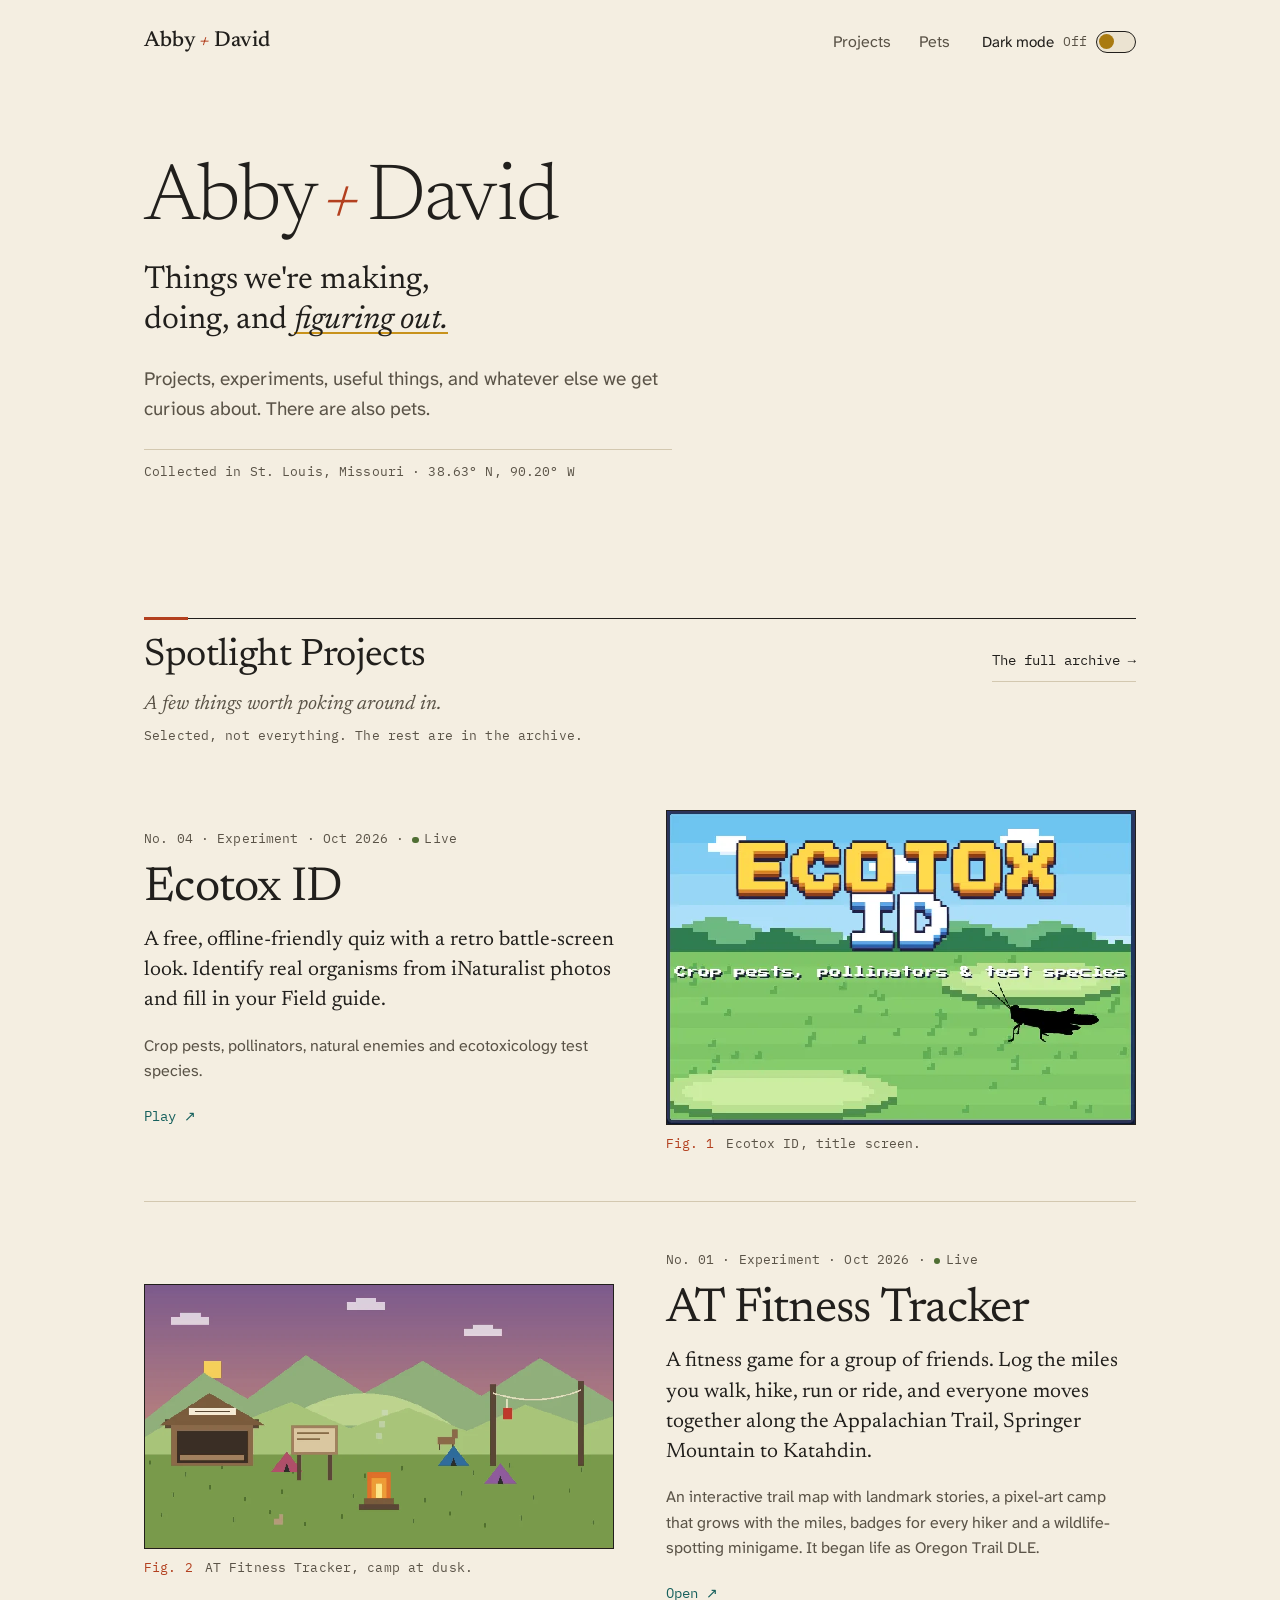
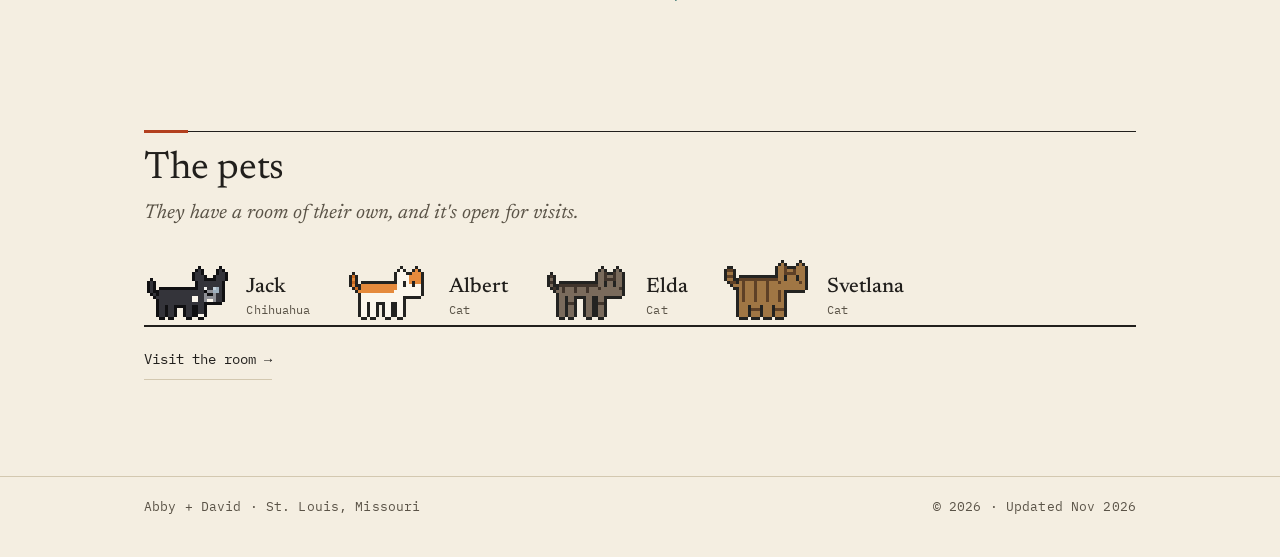
==== commit 7fcb08e3: "Feature AT Fitness Tracker in spotlight and remove About section Replace the outdated Oregon Trail D" ====
--- a/index.html
+++ b/index.html
@@ -41,7 +41,6 @@
         <ul>
           <li><a href="#projects">Projects</a></li>
           <li><a href="/pets/">Pets</a></li>
-          <li><a href="#about">About</a></li>
           <li><button class="theme-toggle" type="button" role="switch" aria-checked="false" hidden><span class="label">Dark mode</span><span class="track" aria-hidden="true"></span></button></li>
         </ul>
       </nav>
@@ -80,7 +79,7 @@
             <span class="go" aria-hidden="true">Play <b>↗</b></span>
           </div>
           <figure class="fig pixel">
-            <div class="plate"><img src="/assets/ecotox-id.webp" width="636" height="425" loading="lazy" alt="Ecotox ID title screen: a pixel-art logo over a grassy field with a grasshopper silhouette."></div>
+            <div class="plate"><img src="/assets/ecotox-id.webp" width="636" height="425" loading="lazy" decoding="async" alt="Ecotox ID title screen: a pixel-art logo over a grassy field with a grasshopper silhouette."></div>
             <figcaption><span class="num mono">Fig. 1</span><span class="mono">Ecotox ID, title screen.</span></figcaption>
           </figure>
         </article>
@@ -88,14 +87,14 @@
         <article class="work flip">
           <div>
             <p class="meta mono">No. 01 · Experiment · Oct 2026 · <span class="status">Live</span></p>
-            <h3><a class="stretch" href="https://revdwd.github.io/oregon-trail-dle/">Oregon Trail DLE</a></h3>
-            <p class="desc">A fitness tracker with a game layer. Log the miles you walk, run, or ride and watch a community wagon head west along the 2,040-mile trail.</p>
-            <p class="fine">Independence, Missouri to Oregon City, Oregon. Every 5 miles in your private journal unlocks a hunting minigame.</p>
+            <h3><a class="stretch" href="https://atfitnesstracker.abbydavid.com/">AT Fitness Tracker</a></h3>
+            <p class="desc">A fitness game for a group of friends. Log the miles you walk, hike, run or ride, and everyone moves together along the Appalachian Trail, Springer Mountain to Katahdin.</p>
+            <p class="fine">An interactive trail map with landmark stories, a pixel-art camp that grows with the miles, badges for every hiker and a wildlife-spotting minigame. It began life as Oregon Trail DLE.</p>
             <span class="go" aria-hidden="true">Open <b>↗</b></span>
           </div>
-          <figure class="fig">
-            <div class="plate"><img src="/assets/oregon-trail-dle.webp" width="990" height="568" loading="lazy" alt="Illustrated map of the United States with the Oregon Trail route marked from Missouri to Oregon and a covered wagon near the start."></div>
-            <figcaption><span class="num mono">Fig. 2</span><span class="mono">Oregon Trail DLE, the route west.</span></figcaption>
+          <figure class="fig pixel">
+            <div class="plate"><img src="/assets/at-fitness-tracker.webp" width="990" height="557" loading="lazy" decoding="async" alt="AT Fitness Tracker camp scene in pixel art at dusk: a trail shelter, a register board, tents, a campfire and a bear-bag line below green ridges."></div>
+            <figcaption><span class="num mono">Fig. 2</span><span class="mono">AT Fitness Tracker, camp at dusk.</span></figcaption>
           </figure>
         </article>
 
@@ -113,34 +112,6 @@
         </ul>
       </section>
       -->
-
-      <section id="about" class="section about" aria-labelledby="about-title">
-        <div class="section-head"><h2 id="about-title">About</h2></div>
-        <p class="lead">We're Abby and David. This is where we keep the things we make, learn, fix and want to remember.</p>
-
-        <div class="profile david">
-          <h3>David</h3>
-          <div class="profile-body">
-            <div>
-              <p class="big">David is a research entomologist by day and a habitual tinkerer the rest of the time. He likes insects, useful little tools, and overthinking home projects.</p>
-              <p>Off the clock that means wiring things, planning backup power, building with wood, and cooking something more complicated than the situation called for. A camera usually comes along on the trips. Now and then a weird little internet experiment ends up here.</p>
-              <p class="aside-note">This is a personal site. It isn't affiliated with Bayer and doesn't speak for it.</p>
-            </div>
-          </div>
-        </div>
-
-        <!-- ABBY'S PROFILE: hers to write. When she's ready, put her paragraphs above .blank (add a
-             figure with .profile-body like David's if she wants one), then delete .blank and .waiting. -->
-        <div class="profile abby">
-          <h3>Abby</h3>
-          <div class="profile-body">
-            <div>
-              <p class="waiting">Abby is deciding what she'd like to say here, and it's her call. This space is hers whenever she's ready.</p>
-              <div class="blank" aria-hidden="true"></div>
-            </div>
-          </div>
-        </div>
-      </section>
 
       <section id="crew" class="section" aria-labelledby="crew-title">
         <div class="section-head"><h2 id="crew-title">The pets</h2></div>
--- a/styles.css
+++ b/styles.css
@@ -336,26 +336,6 @@
 .crew .mono { display: block; font-size: 0.75rem; }
 .crew-link { margin: 0.75rem 0 0; font-family: var(--mono); font-size: 0.85rem; }
 
-/* ---------- About ---------- */
-.about .lead { font-family: var(--serif); font-size: clamp(1.45rem, 1.1rem + 1.5vw, 2rem); line-height: 1.3; max-width: 36rem; margin: 1.25rem 0 2.5rem; text-wrap: pretty; }
-
-/* Each person gets a marginal name and a column of text; Abby's is left open. */
-.profile { display: grid; grid-template-columns: 7.5rem minmax(0, 1fr); gap: 0.5rem 1.5rem; padding: 1.75rem 0; border-top: 1px solid var(--rule); }
-.profile h3 { font-family: var(--serif); font-style: italic; font-weight: 400; font-size: 1.6rem; line-height: 1.1; margin: 0; }
-.profile p { margin: 0 0 1em; max-width: 38rem; text-wrap: pretty; }
-.profile p.big { font-family: var(--serif); font-size: clamp(1.25rem, 1.1rem + 0.6vw, 1.45rem); line-height: 1.4; }
-.profile p:last-child { margin-bottom: 0; }
-
-/* Ruled lines, waiting for her words. Add her paragraphs above .blank, then delete .blank. */
-.blank { height: 6.5rem; margin-top: 1.25rem; max-width: 34rem; background: repeating-linear-gradient(transparent 0 1.75rem, var(--rule) 1.75rem calc(1.75rem + 1px)); }
-.abby .waiting { font-family: var(--serif); font-style: italic; font-size: 1.2rem; color: var(--muted); }
-
-.aside-note { border-top: 1px solid var(--rule); padding-top: 1rem; max-width: 34rem; color: var(--muted); font-size: 0.9rem; margin: 0; }
-
-@media (max-width: 56rem) {
-  .profile { grid-template-columns: 1fr; padding: 1.5rem 0; }
-}
-
 /* ---------- Pages with a plain title (projects, 404) ---------- */
 .page-head { padding: clamp(2.5rem, 6vw, 4.5rem) 0 1.25rem; }
 .page-title { font-size: clamp(2.25rem, 1.5rem + 3.5vw, 3.75rem); font-weight: 300; letter-spacing: -0.02em; margin: 0 0 0.75rem; }
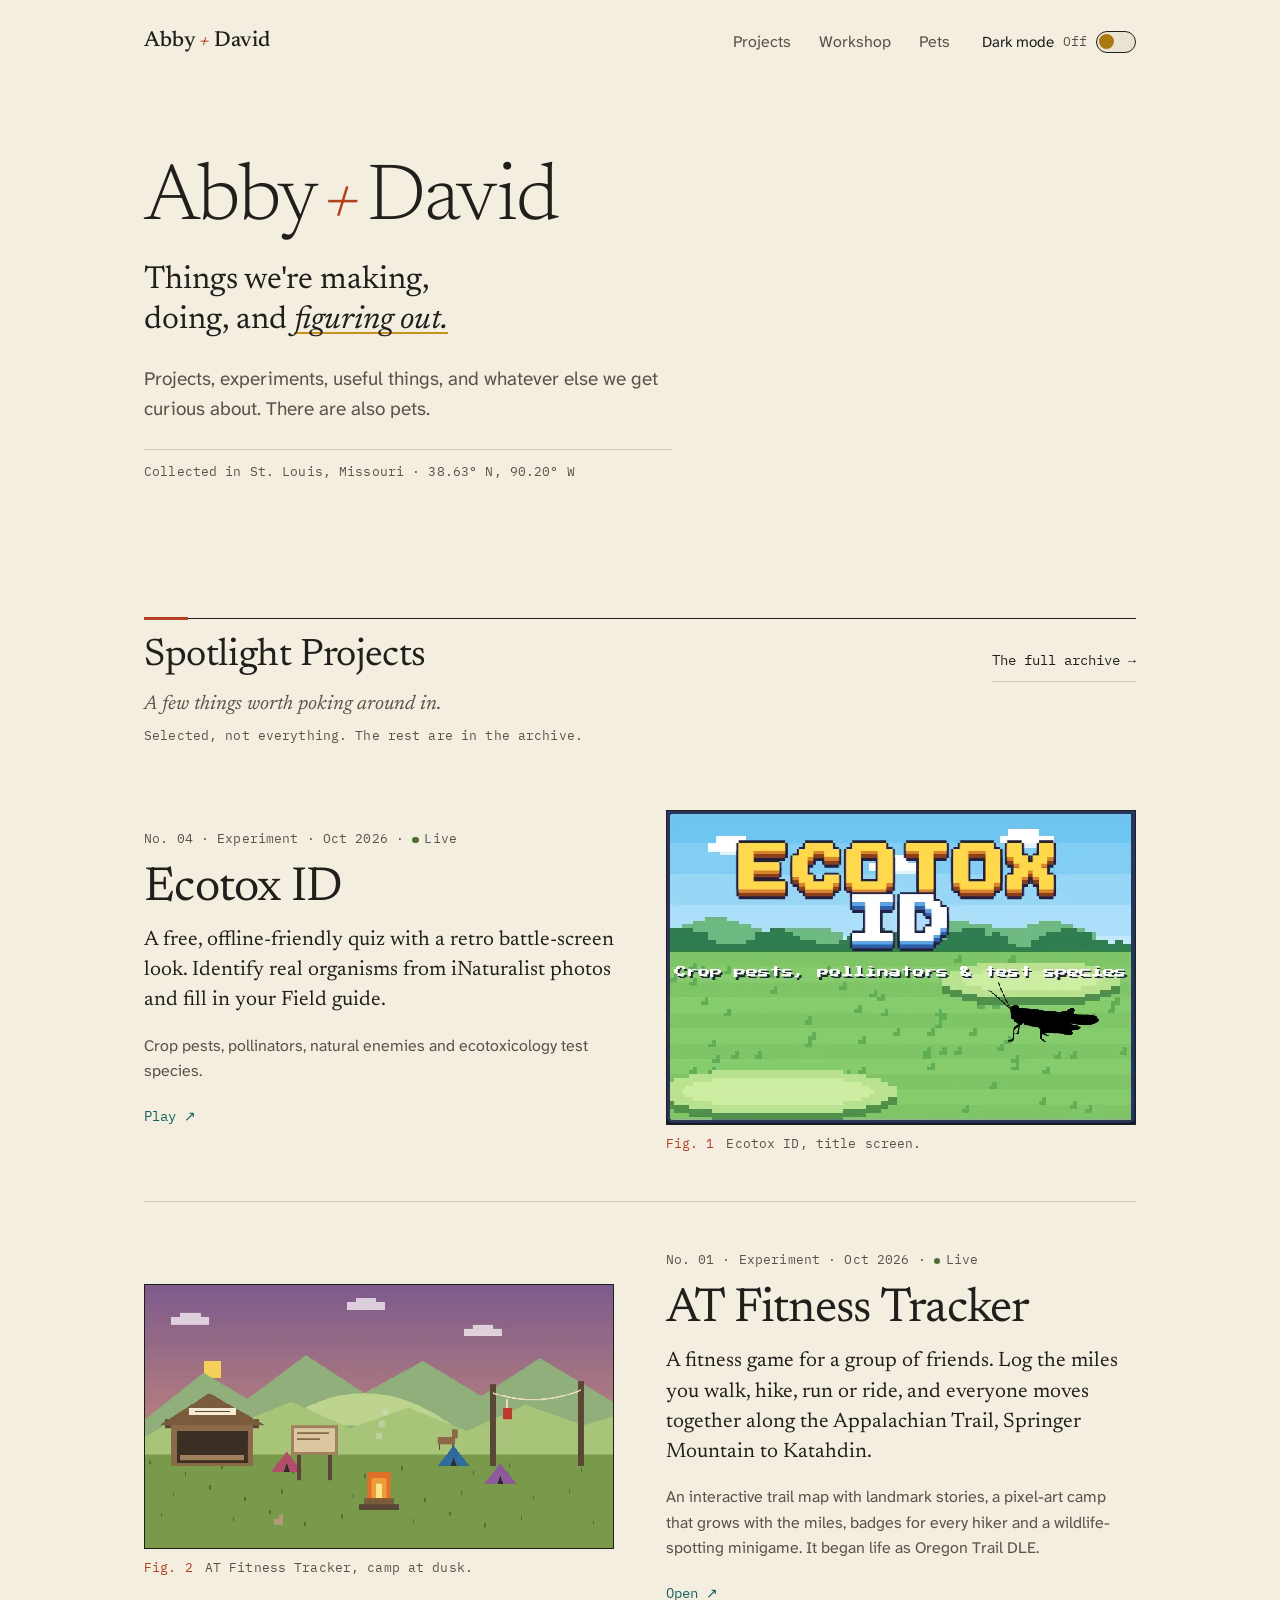
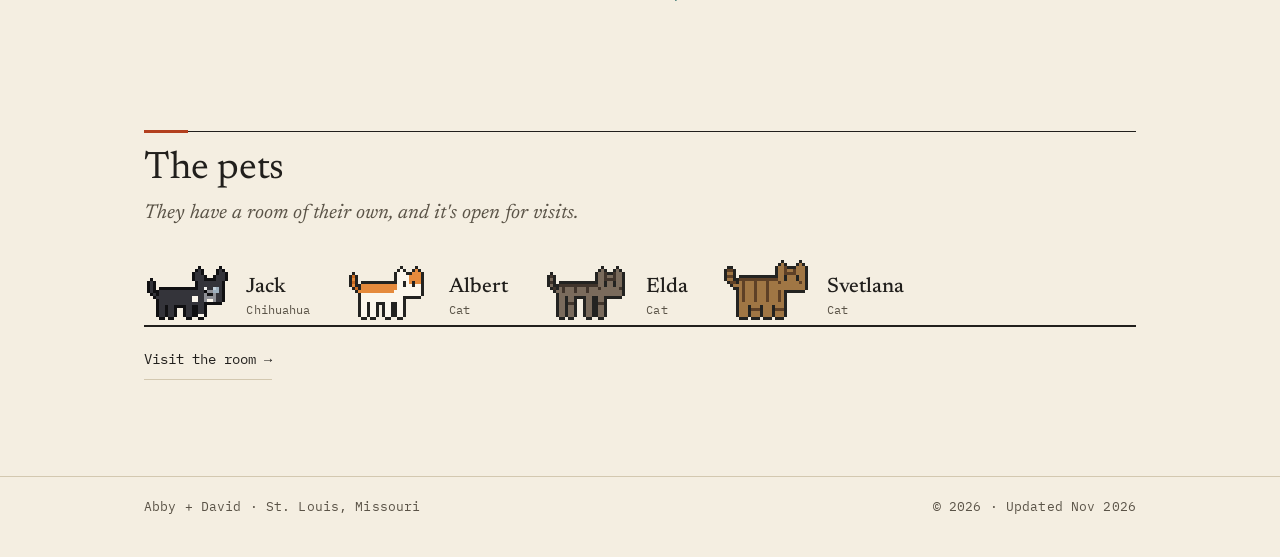
==== commit 5dc7208b: "Add Workshop link; share theme choice with the blog - Nav on every page: Projects · Workshop · Pets " ====
--- a/index.html
+++ b/index.html
@@ -4,7 +4,7 @@
   <meta charset="utf-8">
   <meta name="viewport" content="width=device-width, initial-scale=1, viewport-fit=cover">
   <meta name="color-scheme" content="light dark">
-  <script>(function(){var d=document.documentElement,t;try{t=localStorage.getItem("abbydavid-theme")}catch(e){}if(t!=="light"&&t!=="dark")t=window.matchMedia&&window.matchMedia("(prefers-color-scheme: dark)").matches?"dark":"light";d.setAttribute("data-theme",t);d.style.colorScheme=t})()</script>
+  <script>(function(){var d=document.documentElement,t;try{var m=document.cookie.match(/(?:^|; )abbydavid-theme=(light|dark)/);t=m?m[1]:localStorage.getItem("abbydavid-theme")}catch(e){}if(t!=="light"&&t!=="dark")t=window.matchMedia&&window.matchMedia("(prefers-color-scheme: dark)").matches?"dark":"light";d.setAttribute("data-theme",t);d.style.colorScheme=t})()</script>
 
   <!-- Page metadata. For a new page, change title, description, canonical, and og:* below. -->
   <title>Abby + David</title>
@@ -40,6 +40,7 @@
       <nav class="site-nav" aria-label="Main">
         <ul>
           <li><a href="#projects">Projects</a></li>
+          <li><a href="https://blog.abbydavid.com/">Workshop</a></li>
           <li><a href="/pets/">Pets</a></li>
           <li><button class="theme-toggle" type="button" role="switch" aria-checked="false" hidden><span class="label">Dark mode</span><span class="track" aria-hidden="true"></span></button></li>
         </ul>
--- a/styles.css
+++ b/styles.css
@@ -194,6 +194,12 @@
   .theme-toggle .track { width: 2.2rem; }
   .theme-toggle[aria-checked="true"] .track::after { transform: translateX(0.8rem); }
 }
+/* Phones: four nav items need the room, so the switch reads just "Dark" (its accessible name stays "Dark mode") */
+@media (max-width: 26rem) {
+  .theme-toggle .label, .theme-toggle .state { position: absolute; width: 1px; height: 1px; overflow: hidden; clip: rect(0 0 0 0); white-space: nowrap; }
+  .theme-toggle::before { content: "Dark"; content: "Dark" / ""; } /* shown, not announced */
+  .site-nav li > a { padding-inline: 0.35rem; }
+}
 /* a short, quiet colour change when the theme flips; skipped for reduced motion */
 @media (prefers-reduced-motion: no-preference) {
   body, .site-header, .site-footer { transition: background-color 0.3s ease, color 0.3s ease; }
